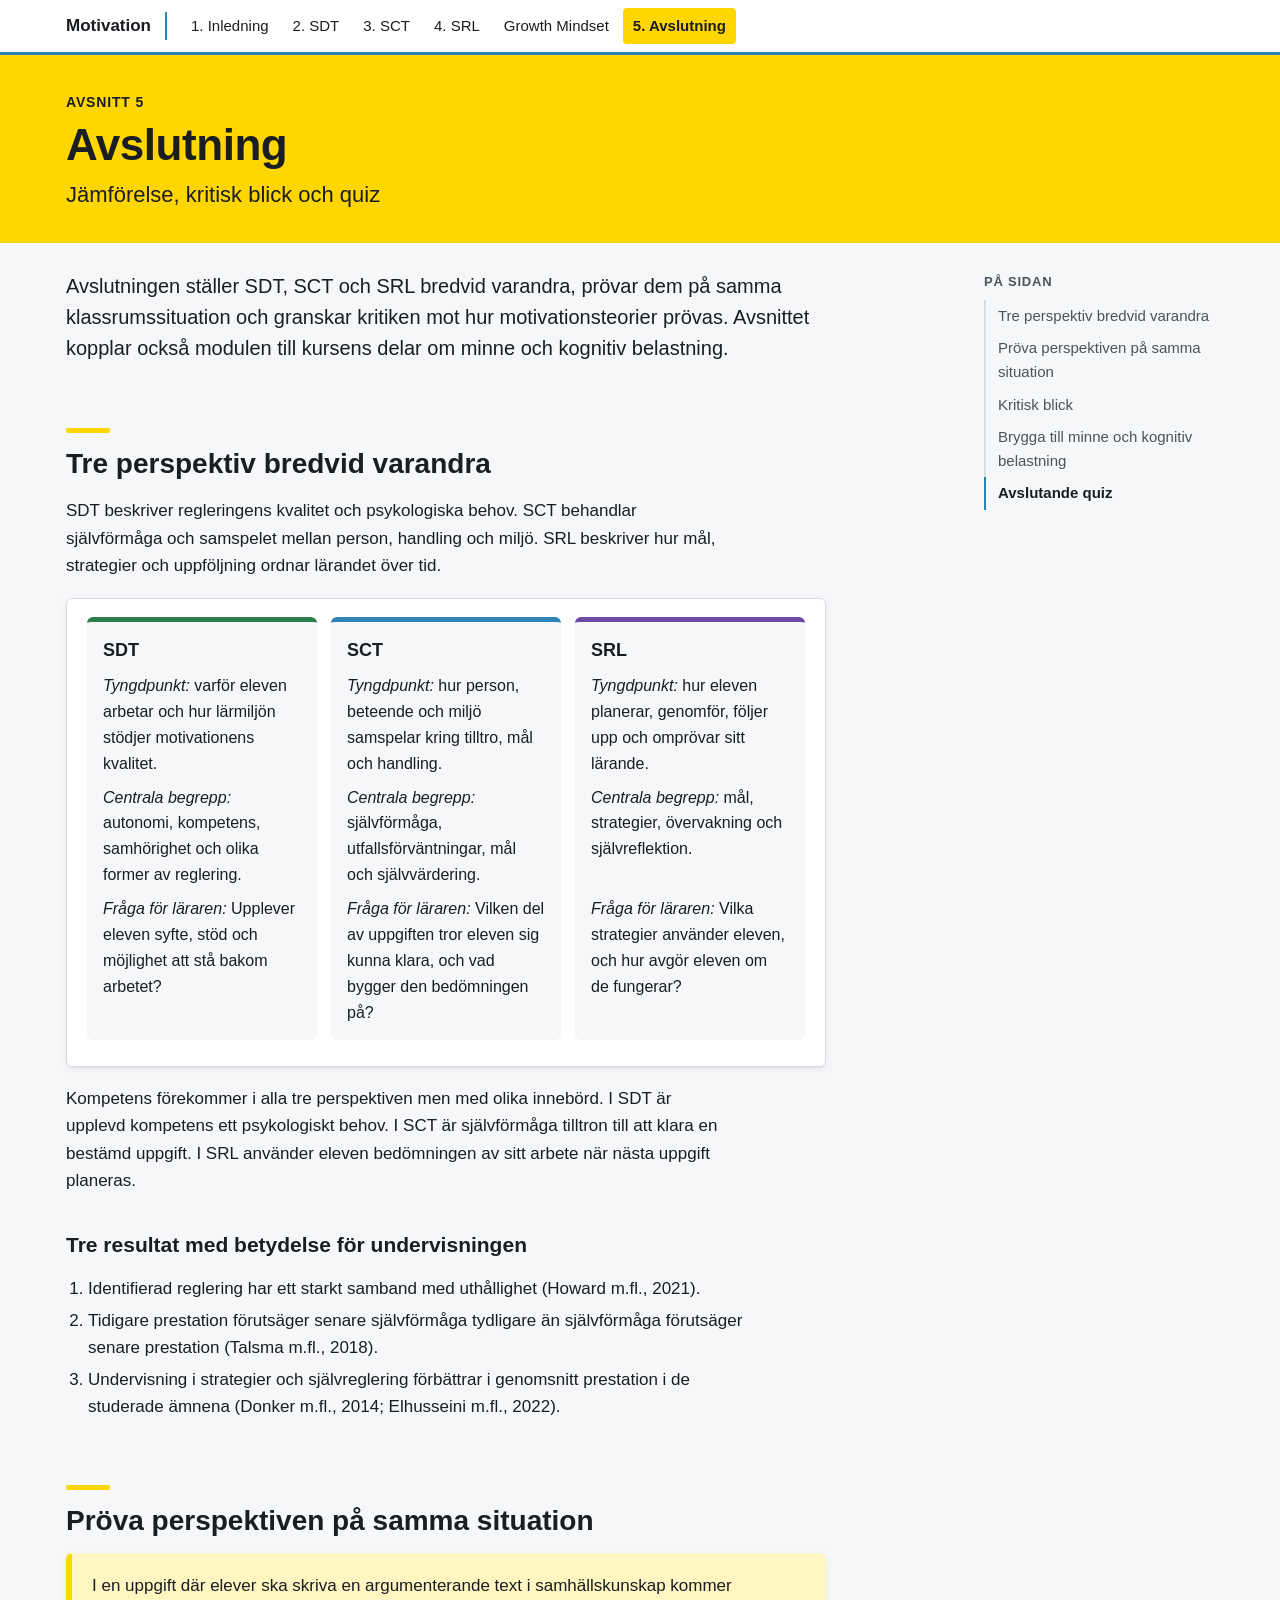
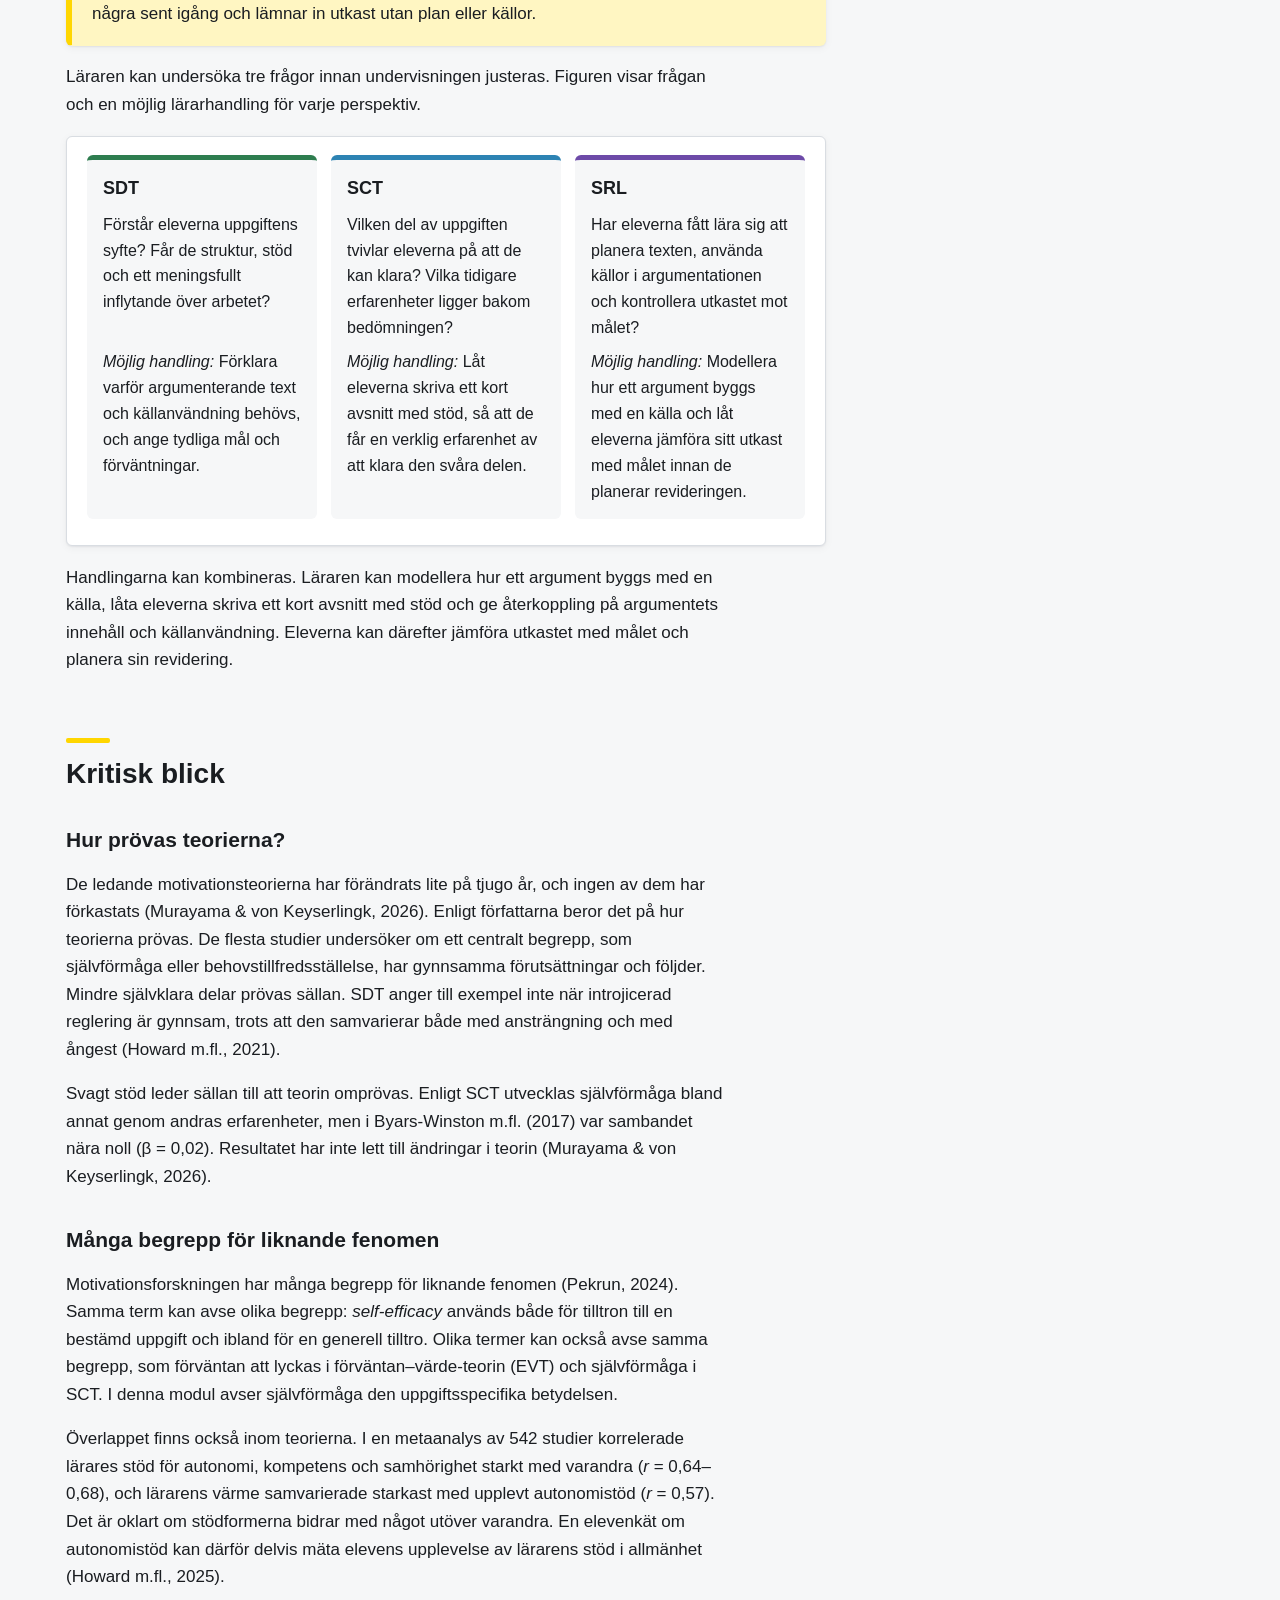
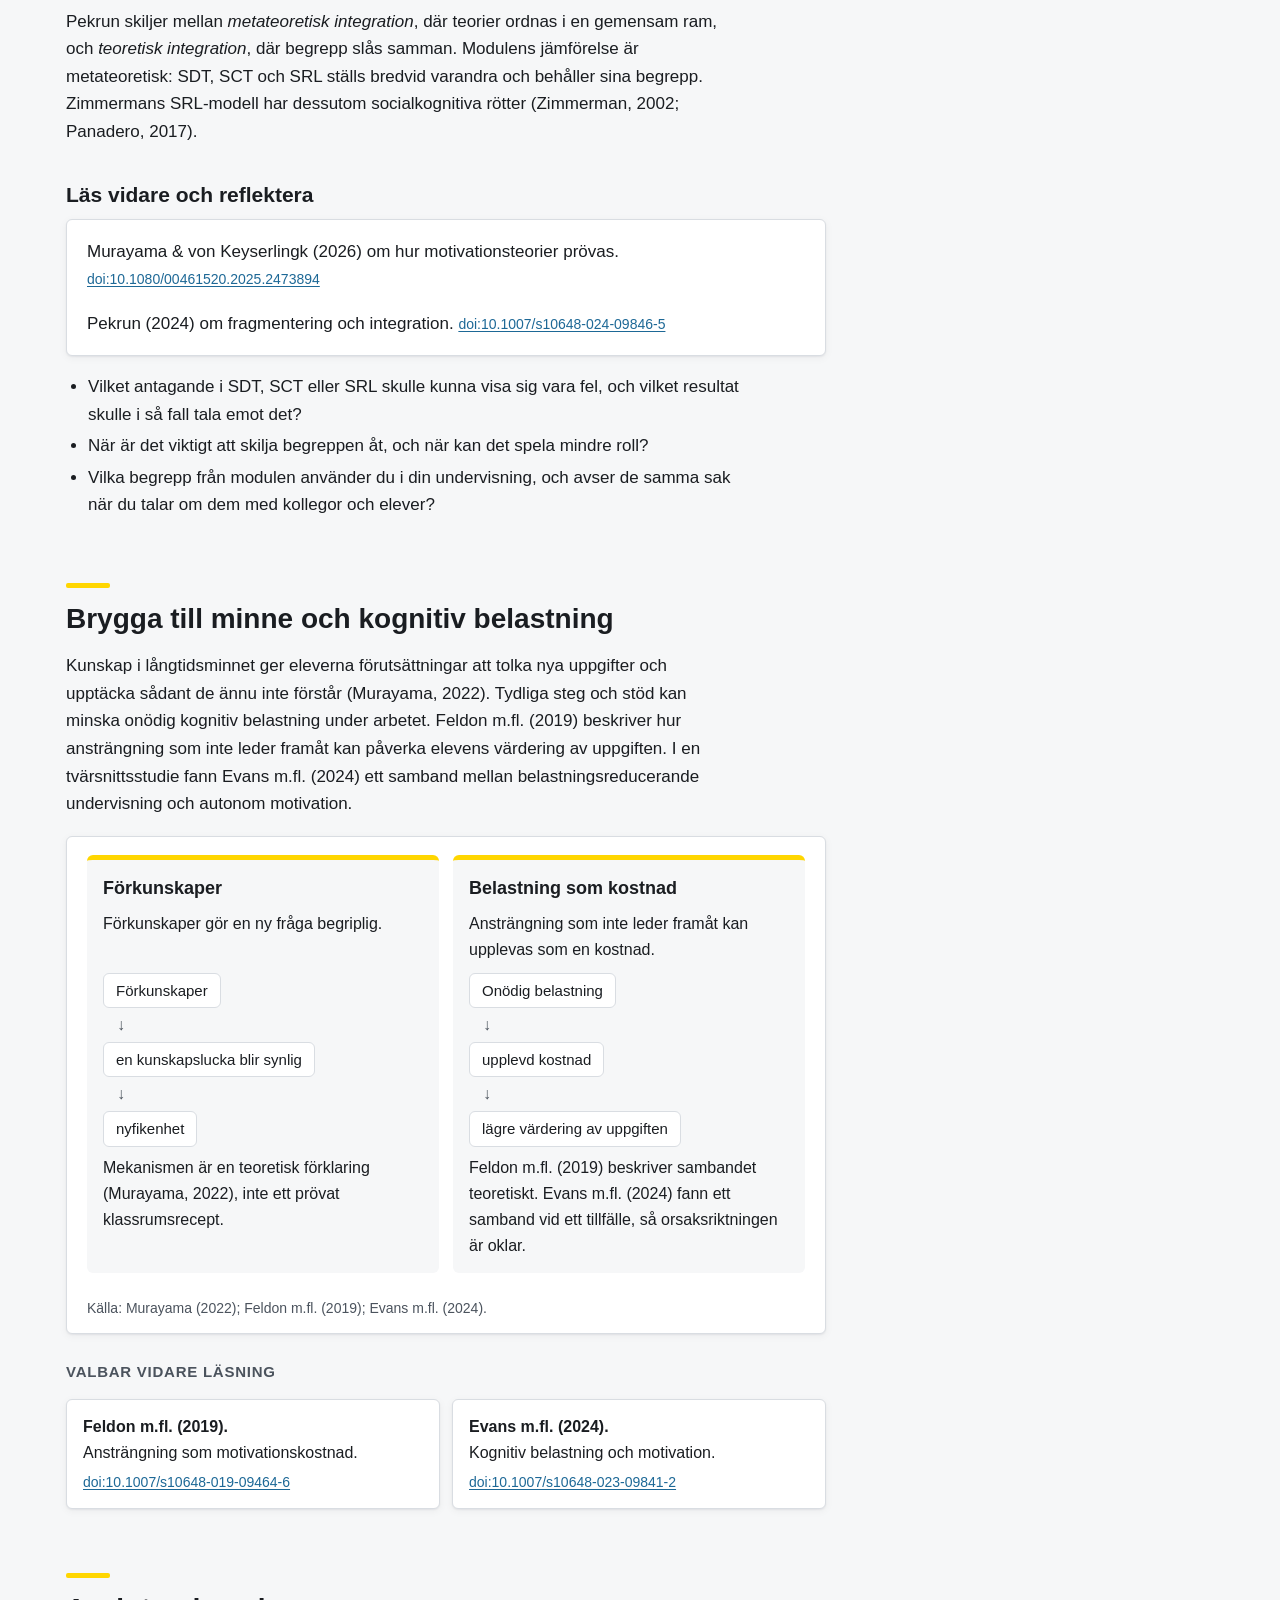
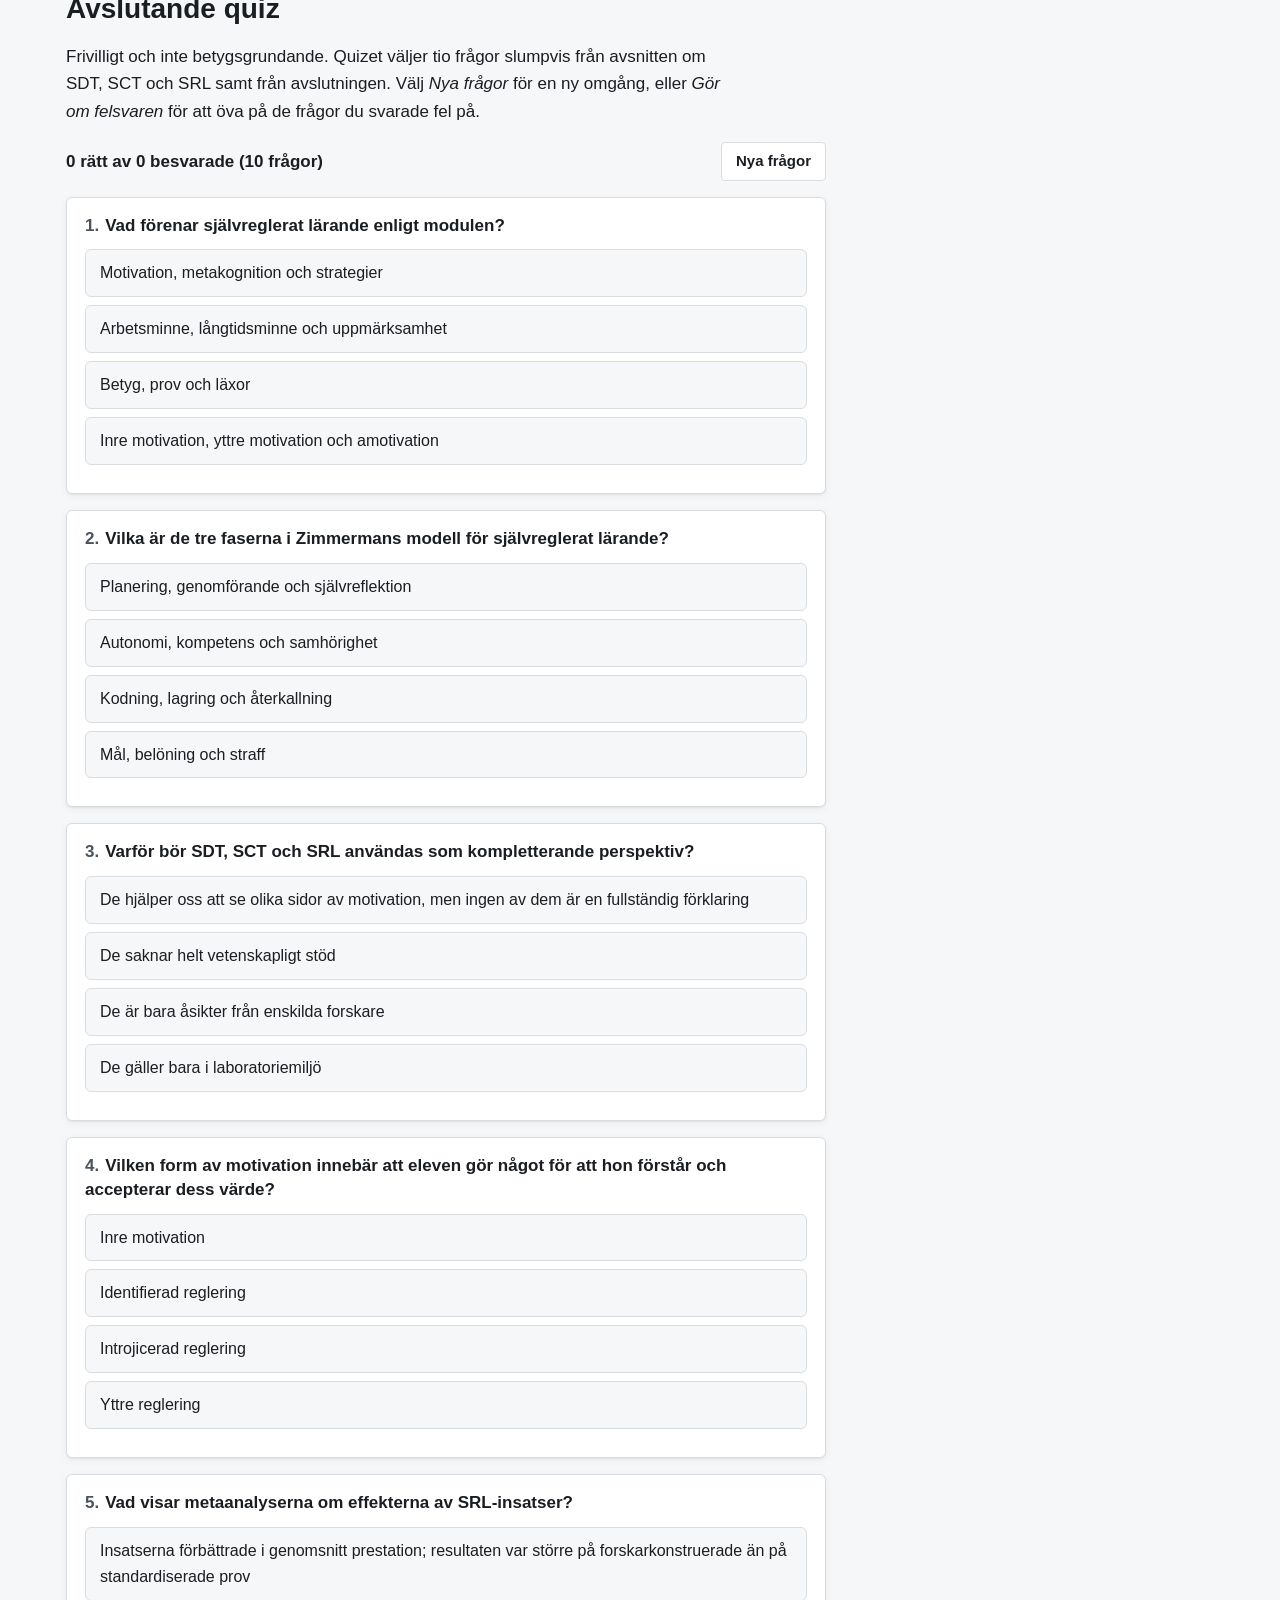
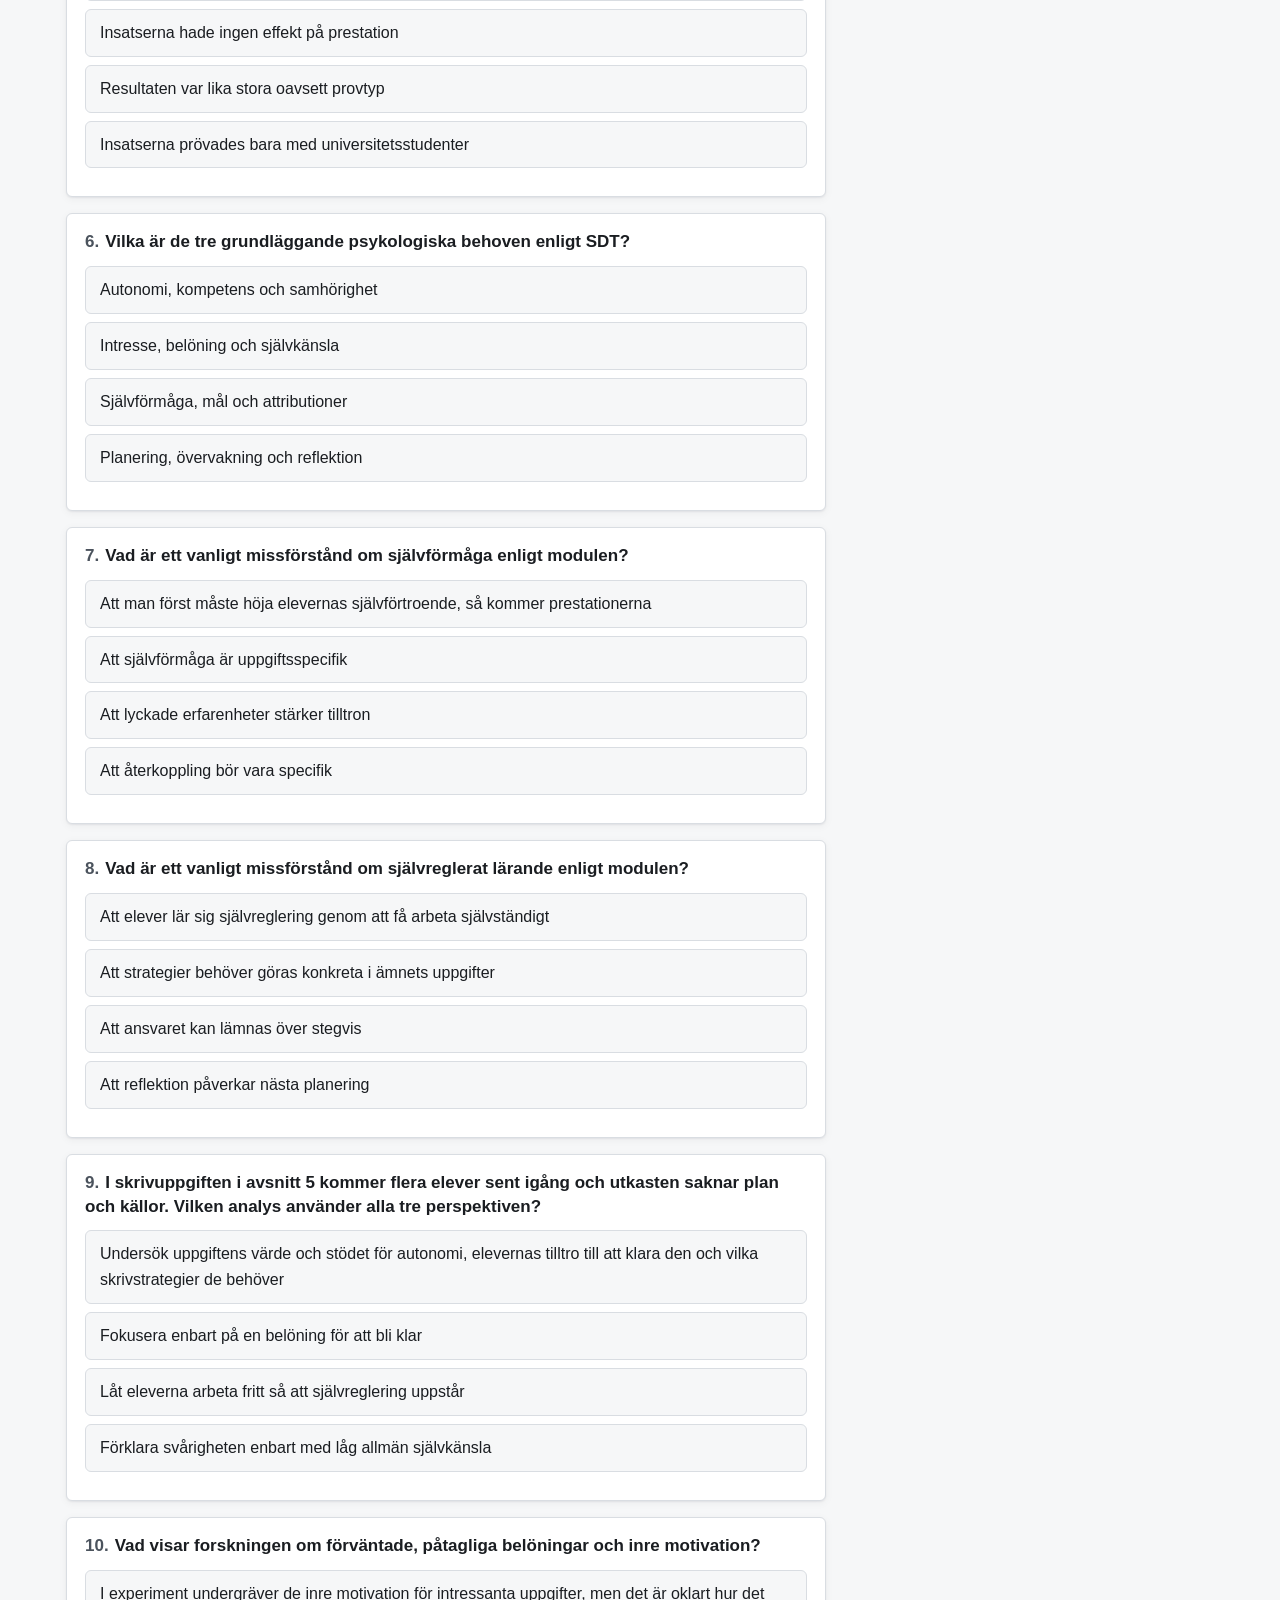
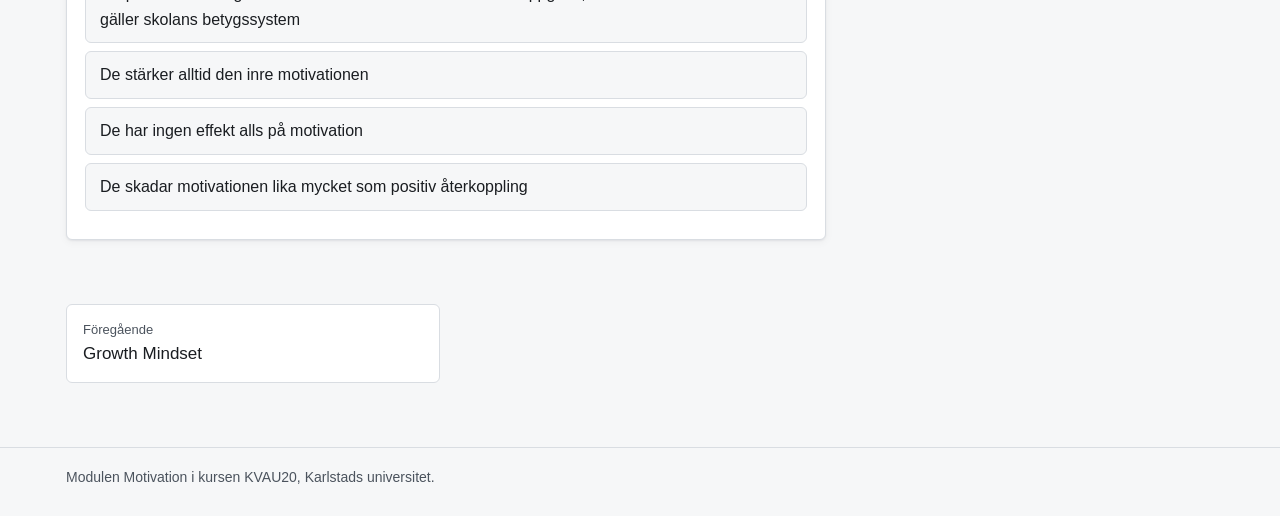
==== avslutning.html @ e8c1c757 "Nya SRL-figurer, jämförelser där allt syns, konfidensintervall Co-Authored-By: Claude Opus 5.5 <nore" ====
<!doctype html>
<html lang="sv">
<head>
<meta charset="utf-8">
<meta name="viewport" content="width=device-width, initial-scale=1">
<meta name="robots" content="noindex, nofollow">
<meta name="color-scheme" content="only light">
<title>Avslutning: Jämförelse, kritisk blick och quiz – Motivation</title>
<link rel="stylesheet" href="assets/stil.css?v=200b1d90">
</head>
<body>
<a class="sr" href="#innehall">Till innehållet</a>
<header class="topp"><div class="topp-inre"><a class="modul-lank" href="index.html">Motivation</a><nav class="delmeny" aria-label="Modulens delar"><ul><li><a href="inledning.html">1. Inledning</a></li><li><a href="sdt.html">2. SDT</a></li><li><a href="sct.html">3. SCT</a></li><li><a href="srl.html">4. SRL</a></li><li><a href="growth-mindset.html">Growth Mindset</a></li><li><a href="avslutning.html" aria-current="page">5. Avslutning</a></li></ul></nav></div></header>
<div class="band"><div class="band-inre">
<p class="etikett">Avsnitt 5</p>
<h1>Avslutning</h1>
<p class="under">Jämförelse, kritisk blick och quiz</p>
</div></div>
<div class="ram">
<main id="innehall">
<p class="ingress">Avslutningen ställer SDT, SCT och SRL bredvid varandra, prövar dem på samma klassrumssituation och granskar kritiken mot hur motivationsteorier prövas. Avsnittet kopplar också modulen till kursens delar om minne och kognitiv belastning.</p>
<h2 id="tre-perspektiv-bredvid-varandra">Tre perspektiv bredvid varandra</h2>
<p>SDT beskriver regleringens kvalitet och psykologiska behov. SCT behandlar självförmåga och samspelet mellan person, handling och miljö. SRL beskriver hur mål, strategier och uppföljning ordnar lärandet över tid.</p>
<div id="jamforelse" class="figur" data-typ="kolumner" data-toner="sdt,sct,srl">
<ul>
<li><p><strong>SDT:</strong> <em>Tyngdpunkt:</em> varför eleven arbetar och hur lärmiljön stödjer motivationens kvalitet.</p>
<p><em>Centrala begrepp:</em> autonomi, kompetens, samhörighet och olika former av reglering.</p>
<p><em>Fråga för läraren:</em> Upplever eleven syfte, stöd och möjlighet att stå bakom arbetet?</p></li>
<li><p><strong>SCT:</strong> <em>Tyngdpunkt:</em> hur person, beteende och miljö samspelar kring tilltro, mål och handling.</p>
<p><em>Centrala begrepp:</em> självförmåga, utfallsförväntningar, mål och självvärdering.</p>
<p><em>Fråga för läraren:</em> Vilken del av uppgiften tror eleven sig kunna klara, och vad bygger den bedömningen på?</p></li>
<li><p><strong>SRL:</strong> <em>Tyngdpunkt:</em> hur eleven planerar, genomför, följer upp och omprövar sitt lärande.</p>
<p><em>Centrala begrepp:</em> mål, strategier, övervakning och självreflektion.</p>
<p><em>Fråga för läraren:</em> Vilka strategier använder eleven, och hur avgör eleven om de fungerar?</p></li>
</ul>
</div>
<p>Kompetens förekommer i alla tre perspektiven men med olika innebörd. I SDT är upplevd kompetens ett psykologiskt behov. I SCT är självförmåga tilltron till att klara en bestämd uppgift. I SRL använder eleven bedömningen av sitt arbete när nästa uppgift planeras.</p>
<h3 id="tre-resultat-med-betydelse-for-undervisningen">Tre resultat med betydelse för undervisningen</h3>
<ol type="1">
<li>Identifierad reglering har ett starkt samband med uthållighet (Howard m.fl., 2021).</li>
<li>Tidigare prestation förutsäger senare självförmåga tydligare än självförmåga förutsäger senare prestation (Talsma m.fl., 2018).</li>
<li>Undervisning i strategier och självreglering förbättrar i genomsnitt prestation i de studerade ämnena (Donker m.fl., 2014; Elhusseini m.fl., 2022).</li>
</ol>
<h2 id="prova-perspektiven-pa-samma-situation">Pröva perspektiven på samma situation</h2>
<div class="dilemma">
<p>I en uppgift där elever ska skriva en argumenterande text i samhällskunskap kommer några sent igång och lämnar in utkast utan plan eller källor.</p>
</div>
<p>Läraren kan undersöka tre frågor innan undervisningen justeras. Figuren visar frågan och en möjlig lärarhandling för varje perspektiv.</p>
<div id="fallet" class="figur" data-typ="kolumner" data-toner="sdt,sct,srl">
<ul>
<li><p><strong>SDT:</strong> Förstår eleverna uppgiftens syfte? Får de struktur, stöd och ett meningsfullt inflytande över arbetet?</p>
<p><em>Möjlig handling:</em> Förklara varför argumenterande text och källanvändning behövs, och ange tydliga mål och förväntningar.</p></li>
<li><p><strong>SCT:</strong> Vilken del av uppgiften tvivlar eleverna på att de kan klara? Vilka tidigare erfarenheter ligger bakom bedömningen?</p>
<p><em>Möjlig handling:</em> Låt eleverna skriva ett kort avsnitt med stöd, så att de får en verklig erfarenhet av att klara den svåra delen.</p></li>
<li><p><strong>SRL:</strong> Har eleverna fått lära sig att planera texten, använda källor i argumentationen och kontrollera utkastet mot målet?</p>
<p><em>Möjlig handling:</em> Modellera hur ett argument byggs med en källa och låt eleverna jämföra sitt utkast med målet innan de planerar revideringen.</p></li>
</ul>
</div>
<p>Handlingarna kan kombineras. Läraren kan modellera hur ett argument byggs med en källa, låta eleverna skriva ett kort avsnitt med stöd och ge återkoppling på argumentets innehåll och källanvändning. Eleverna kan därefter jämföra utkastet med målet och planera sin revidering.</p>
<h2 id="kritisk-blick">Kritisk blick</h2>
<h3 id="hur-provas-teorierna">Hur prövas teorierna?</h3>
<p>De ledande motivationsteorierna har förändrats lite på tjugo år, och ingen av dem har förkastats (Murayama &amp; von Keyserlingk, 2026). Enligt författarna beror det på hur teorierna prövas. De flesta studier undersöker om ett centralt begrepp, som självförmåga eller behovstillfredsställelse, har gynnsamma förutsättningar och följder. Mindre självklara delar prövas sällan. SDT anger till exempel inte när introjicerad reglering är gynnsam, trots att den samvarierar både med ansträngning och med ångest (Howard m.fl., 2021).</p>
<p>Svagt stöd leder sällan till att teorin omprövas. Enligt SCT utvecklas självförmåga bland annat genom andras erfarenheter, men i Byars-Winston m.fl. (2017) var sambandet nära noll (β = 0,02). Resultatet har inte lett till ändringar i teorin (Murayama &amp; von Keyserlingk, 2026).</p>
<h3 id="manga-begrepp-for-liknande-fenomen">Många begrepp för liknande fenomen</h3>
<p>Motivationsforskningen har många begrepp för liknande fenomen (Pekrun, 2024). Samma term kan avse olika begrepp: <em>self-efficacy</em> används både för tilltron till en bestämd uppgift och ibland för en generell tilltro. Olika termer kan också avse samma begrepp, som förväntan att lyckas i förväntan–värde-teorin (EVT) och självförmåga i SCT. I denna modul avser självförmåga den uppgiftsspecifika betydelsen.</p>
<p>Överlappet finns också inom teorierna. I en metaanalys av 542 studier korrelerade lärares stöd för autonomi, kompetens och samhörighet starkt med varandra (<em>r</em> = 0,64–0,68), och lärarens värme samvarierade starkast med upplevt autonomistöd (<em>r</em> = 0,57). Det är oklart om stödformerna bidrar med något utöver varandra. En elevenkät om autonomistöd kan därför delvis mäta elevens upplevelse av lärarens stöd i allmänhet (Howard m.fl., 2025).</p>
<p>Pekrun skiljer mellan <em>metateoretisk integration</em>, där teorier ordnas i en gemensam ram, och <em>teoretisk integration</em>, där begrepp slås samman. Modulens jämförelse är metateoretisk: SDT, SCT och SRL ställs bredvid varandra och behåller sina begrepp. Zimmermans SRL-modell har dessutom socialkognitiva rötter (Zimmerman, 2002; Panadero, 2017).</p>
<h3 id="las-vidare-och-reflektera">Läs vidare och reflektera</h3>
<div class="las">
<p>Murayama &amp; von Keyserlingk (2026) om hur motivationsteorier prövas. <a class="doi" href="https://doi.org/10.1080/00461520.2025.2473894">doi:10.1080/00461520.2025.2473894</a></p>
<p>Pekrun (2024) om fragmentering och integration. <a class="doi" href="https://doi.org/10.1007/s10648-024-09846-5">doi:10.1007/s10648-024-09846-5</a></p>
</div>
<ul>
<li>Vilket antagande i SDT, SCT eller SRL skulle kunna visa sig vara fel, och vilket resultat skulle i så fall tala emot det?</li>
<li>När är det viktigt att skilja begreppen åt, och när kan det spela mindre roll?</li>
<li>Vilka begrepp från modulen använder du i din undervisning, och avser de samma sak när du talar om dem med kollegor och elever?</li>
</ul>
<h2 id="brygga-till-minne-och-kognitiv-belastning">Brygga till minne och kognitiv belastning</h2>
<p>Kunskap i långtidsminnet ger eleverna förutsättningar att tolka nya uppgifter och upptäcka sådant de ännu inte förstår (Murayama, 2022). Tydliga steg och stöd kan minska onödig kognitiv belastning under arbetet. Feldon m.fl. (2019) beskriver hur ansträngning som inte leder framåt kan påverka elevens värdering av uppgiften. I en tvärsnittsstudie fann Evans m.fl. (2024) ett samband mellan belastningsreducerande undervisning och autonom motivation.</p>
<div id="brygga" class="figur" data-typ="kolumner" data-kalla="Murayama (2022); Feldon m.fl. (2019); Evans m.fl. (2024).">
<ul>
<li><p><strong>Förkunskaper:</strong> Förkunskaper gör en ny fråga begriplig.</p>
<p>Förkunskaper → en kunskapslucka blir synlig → nyfikenhet</p>
<p>Mekanismen är en teoretisk förklaring (Murayama, 2022), inte ett prövat klassrumsrecept.</p></li>
<li><p><strong>Belastning som kostnad:</strong> Ansträngning som inte leder framåt kan upplevas som en kostnad.</p>
<p>Onödig belastning → upplevd kostnad → lägre värdering av uppgiften</p>
<p>Feldon m.fl. (2019) beskriver sambandet teoretiskt. Evans m.fl. (2024) fann ett samband vid ett tillfälle, så orsaksriktningen är oklar.</p></li>
</ul>
<p class="figur-kalla">
Källa: Murayama (2022); Feldon m.fl. (2019); Evans m.fl. (2024).
</p>
</div>
<section id="valbar-vidare-lasning" class="fordjupning">
<h3>Valbar vidare läsning</h3>
<ul>
<li><strong>Feldon m.fl. (2019).</strong> Ansträngning som motivationskostnad. <a class="doi" href="https://doi.org/10.1007/s10648-019-09464-6">doi:10.1007/s10648-019-09464-6</a></li>
<li><strong>Evans m.fl. (2024).</strong> Kognitiv belastning och motivation. <a class="doi" href="https://doi.org/10.1007/s10648-023-09841-2">doi:10.1007/s10648-023-09841-2</a></li>
</ul>
</section>
<h2 id="avslutande-quiz">Avslutande quiz</h2>
<p>Frivilligt och inte betygsgrundande. Quizet väljer tio frågor slumpvis från avsnitten om SDT, SCT och SRL samt från avslutningen. Välj <em>Nya frågor</em> för en ny omgång, eller <em>Gör om felsvaren</em> för att öva på de frågor du svarade fel på.</p>
<div class="quiz" data-quiz="avslutande" data-antal="10">
<script type="application/json">[{"text": "Vilken form av motivation innebär att eleven gör något för att hon förstår och accepterar dess värde?", "correct": "Identifierad reglering", "options": ["Inre motivation", "Identifierad reglering", "Introjicerad reglering", "Yttre reglering"]}, {"text": "Vilka är de tre grundläggande psykologiska behoven enligt SDT?", "correct": "Autonomi, kompetens och samhörighet", "options": ["Autonomi, kompetens och samhörighet", "Intresse, belöning och självkänsla", "Självförmåga, mål och attributioner", "Planering, övervakning och reflektion"]}, {"text": "Vad betyder autonomi i SDT?", "correct": "Upplevelsen av att själv stå bakom sitt handlande", "options": ["Upplevelsen av att själv stå bakom sitt handlande", "Att eleven får göra precis som hon vill", "Att eleven arbetar ensam utan stöd", "Att läraren inte ställer några krav"]}, {"text": "Vad visar forskningen om förväntade, påtagliga belöningar och inre motivation?", "correct": "I experiment undergräver de inre motivation för intressanta uppgifter, men det är oklart hur det gäller skolans betygssystem", "options": ["I experiment undergräver de inre motivation för intressanta uppgifter, men det är oklart hur det gäller skolans betygssystem", "De stärker alltid den inre motivationen", "De har ingen effekt alls på motivation", "De skadar motivationen lika mycket som positiv återkoppling"]}, {"text": "Vad visar forskningen om autonomistöd och struktur?", "correct": "De går hand i hand, och båda hänger ihop med elevernas engagemang", "options": ["De går hand i hand, och båda hänger ihop med elevernas engagemang", "De är varandras motsatser, så läraren måste välja", "Struktur skadar alltid elevernas autonomi", "Bara struktur har betydelse för engagemang"]}, {"text": "En matematiklärare vill stödja autonomi utan att ta bort struktur. Vilket upplägg passar bäst?", "correct": "Visa ett löst exempel, förklara varför metoden är användbar och ge ett meningsfullt val mellan två uppgifter", "options": ["Visa ett löst exempel, förklara varför metoden är användbar och ge ett meningsfullt val mellan två uppgifter", "Låt eleverna välja fritt utan mål eller stöd", "Kräv en enda metod utan att förklara syftet", "Utlova en belöning till alla som blir klara först"], "explanation": "Tydlig stöttning kan kombineras med val och en begriplig motivering. Exemplet är en tillämpning av teorin, inte en separat prövad insats."}, {"text": "Vad är självförmåga?", "correct": "Tilltron till sin förmåga att genomföra en specifik uppgift eller nå ett visst mål", "options": ["Tilltron till sin förmåga att genomföra en specifik uppgift eller nå ett visst mål", "En allmän känsla av att vara värdefull som person", "Hur mycket eleven tycker om ett ämne", "Elevens faktiska förmåga mätt med prov"]}, {"text": "Vilken källa till självförmåga hade starkast unikt samband med självförmåga när de fyra källorna analyserades samtidigt i Byars-Winston m.fl. (2017)?", "correct": "Egna lyckade erfarenheter", "options": ["Egna lyckade erfarenheter", "Andras erfarenheter", "Verbal övertalning", "Fysiologiska och känslomässiga tillstånd"]}, {"text": "Vad visar de sammanställda longitudinella studierna om självförmåga och prestation?", "correct": "Tidigare prestation förutsäger senare självförmåga tydligare än omvänt, men studierna fastställer inte orsak", "options": ["Tidigare prestation förutsäger senare självförmåga tydligare än omvänt, men studierna fastställer inte orsak", "Självförmåga orsakar prestation, men inte tvärtom", "Det finns inget samband när man följer elever över tid", "Båda riktningarna är alltid lika starka i alla åldrar"], "explanation": "Longitudinella modeller prövar tidsordning. De kan inte utesluta alla andra förklaringar till sambanden."}, {"text": "En elev har misslyckats på ett prov. Vilken förklaring ger, enligt SCT, eleven mest handlingsutrymme?", "correct": "Jag använde fel strategi när jag förberedde mig", "options": ["Jag använde fel strategi när jag förberedde mig", "Jag är helt enkelt inte begåvad i det här ämnet", "Provet var orättvist", "Jag hade otur med frågorna"]}, {"text": "Vilken lärarhandling ligger närmast resultaten om självförmågans källor?", "correct": "Att ge uppgifter som eleven kan klara med ansträngning och göra framstegen synliga", "options": ["Att ge uppgifter som eleven kan klara med ansträngning och göra framstegen synliga", "Att ofta säga till eleven att hon är duktig, oavsett resultat", "Att ge mycket lätta uppgifter så att eleven aldrig misslyckas", "Att jämföra eleven med de bästa i klassen"]}, {"text": "Vad är ett vanligt missförstånd om självförmåga enligt modulen?", "correct": "Att man först måste höja elevernas självförtroende, så kommer prestationerna", "options": ["Att man först måste höja elevernas självförtroende, så kommer prestationerna", "Att självförmåga är uppgiftsspecifik", "Att lyckade erfarenheter stärker tilltron", "Att återkoppling bör vara specifik"]}, {"text": "Vilka är de tre faserna i Zimmermans modell för självreglerat lärande?", "correct": "Planering, genomförande och självreflektion", "options": ["Planering, genomförande och självreflektion", "Autonomi, kompetens och samhörighet", "Kodning, lagring och återkallning", "Mål, belöning och straff"]}, {"text": "I vilken fas behandlas elevens självförmåga och syn på uppgiftens värde särskilt i Zimmermans modell?", "correct": "Planeringsfasen", "options": ["Planeringsfasen", "Genomförandefasen", "Självreflektionsfasen", "Ingen av faserna"]}, {"text": "Vad förenar självreglerat lärande enligt modulen?", "correct": "Motivation, metakognition och strategier", "options": ["Motivation, metakognition och strategier", "Arbetsminne, långtidsminne och uppmärksamhet", "Betyg, prov och läxor", "Inre motivation, yttre motivation och amotivation"]}, {"text": "Vad visar metaanalyserna om effekterna av SRL-insatser?", "correct": "Insatserna förbättrade i genomsnitt prestation; resultaten var större på forskarkonstruerade än på standardiserade prov", "options": ["Insatserna förbättrade i genomsnitt prestation; resultaten var större på forskarkonstruerade än på standardiserade prov", "Insatserna hade ingen effekt på prestation", "Resultaten var lika stora oavsett provtyp", "Insatserna prövades bara med universitetsstudenter"]}, {"text": "Vad kan man dra för slutsats av klassrumsobservationerna om självreglering?", "correct": "Explicit strategiundervisning är ovanlig i de observerade klassrummen; observationerna prövar inte dess effekt", "options": ["Explicit strategiundervisning är ovanlig i de observerade klassrummen; observationerna prövar inte dess effekt", "De flesta lärare undervisar explicit om strategier varje lektion", "Observationerna bevisar att explicit undervisning alltid är bäst", "Observationerna visar att elever inte behöver strategiundervisning"], "explanation": "Dignath och Veenman beskriver förekomsten. För effekter behöver vi interventionsstudierna."}, {"text": "Vad är ett vanligt missförstånd om självreglerat lärande enligt modulen?", "correct": "Att elever lär sig självreglering genom att få arbeta självständigt", "options": ["Att elever lär sig självreglering genom att få arbeta självständigt", "Att strategier behöver göras konkreta i ämnets uppgifter", "Att ansvaret kan lämnas över stegvis", "Att reflektion påverkar nästa planering"]}, {"text": "Vilken slutsats om kompetens är rimlig när de tre teorierna jämförs?", "correct": "Upplevd kompetens och tilltro är viktiga i alla tre, men begreppen betyder inte exakt samma sak", "options": ["Upplevd kompetens och tilltro är viktiga i alla tre, men begreppen betyder inte exakt samma sak", "Kompetens är bara viktigt i SCT", "Alla tre teorierna använder exakt samma kompetensbegrepp", "Kompetens har liten betydelse för motivation"], "explanation": "SDT talar om behovet av kompetens, SCT om uppgiftsspecifik självförmåga och SRL om tilltro och självvärdering i lärandecykeln."}, {"text": "Vilket påstående stämmer bäst med forskningen om struktur och autonomistöd?", "correct": "Tydlig struktur kan kombineras med autonomistöd; klassrumsstudier visar samband med engagemang", "options": ["Tydlig struktur kan kombineras med autonomistöd; klassrumsstudier visar samband med engagemang", "Struktur skadar alltid elevernas motivation", "Elever behöver alltid välja helt fritt för att känna autonomi", "Klassrumsstudierna bevisar att strukturen orsakar högre prestation"], "explanation": "Observationer och metaanalyser ger stöd för samvariation, medan direkta prestationseffekter är svårare att fastställa."}, {"text": "Varför bör SDT, SCT och SRL användas som kompletterande perspektiv?", "correct": "De hjälper oss att se olika sidor av motivation, men ingen av dem är en fullständig förklaring", "options": ["De hjälper oss att se olika sidor av motivation, men ingen av dem är en fullständig förklaring", "De saknar helt vetenskapligt stöd", "De är bara åsikter från enskilda forskare", "De gäller bara i laboratoriemiljö"]}, {"text": "I skrivuppgiften i avsnitt 5 kommer flera elever sent igång och utkasten saknar plan och källor. Vilken analys använder alla tre perspektiven?", "correct": "Undersök uppgiftens värde och stödet för autonomi, elevernas tilltro till att klara den och vilka skrivstrategier de behöver", "options": ["Undersök uppgiftens värde och stödet för autonomi, elevernas tilltro till att klara den och vilka skrivstrategier de behöver", "Fokusera enbart på en belöning för att bli klar", "Låt eleverna arbeta fritt så att självreglering uppstår", "Förklara svårigheten enbart med låg allmän självkänsla"], "explanation": "SDT belyser elevernas skäl att arbeta, SCT deras uppgiftsspecifika tilltro och SRL hur de planerar och använder strategier."}]</script>
</div>

<nav class="blad" aria-label="Bläddra"><a class="foreg" href="growth-mindset.html"><small>Föregående</small>Growth Mindset</a></nav>
</main>
<aside class="inneh"><div class="inneh-ruta"><details class="inneh-mobil" open><summary>På sidan</summary><h2 class="inneh-rubrik">På sidan</h2><ol><li><a href="#tre-perspektiv-bredvid-varandra">Tre perspektiv bredvid varandra</a></li><li><a href="#prova-perspektiven-pa-samma-situation">Pröva perspektiven på samma situation</a></li><li><a href="#kritisk-blick">Kritisk blick</a></li><li><a href="#brygga-till-minne-och-kognitiv-belastning">Brygga till minne och kognitiv belastning</a></li><li><a href="#avslutande-quiz">Avslutande quiz</a></li></ol></details></div></aside>
</div>
<footer class="fot"><div>Modulen Motivation i kursen KVAU20, Karlstads universitet.</div></footer>
<script src="assets/sida.js?v=d837d288" defer></script>
</body>
</html>
---- assets/stil.css ----
/* Motivation – webbplatsens stil. Grundfärgerna kommer från Canvas-modulen (KaU-gul och blå). */

:root {
  --gul: #ffd600;
  --gul-mjuk: #fff6c2;
  --bla: #2d83b3;
  --bla-text: #1d6896;
  --bla-yta: #e7f1f8;
  --bg: #f6f7f8;
  --yta: #ffffff;
  --text: #1a1d21;
  --text-2: #4b535d;
  --linje: #d9dde2;
  --pa-gul: #1a1d21;
  /* Kategorier i teorin */
  --autonom: #2e7d4f;
  --autonom-yta: #e2f1e7;
  --kontroll: #b4532a;
  --kontroll-yta: #f9e7de;
  --amot: #69717c;
  --amot-yta: #eceef1;
  /* Designmärkning */
  --d-samband: #1d6896;
  --d-overtid: #6d4aa8;
  --d-experiment: #8f5a00;
  --d-intervention: #0f7470;
  --skugga: 0 1px 2px rgba(20, 24, 30, .06), 0 2px 8px rgba(20, 24, 30, .05);
  --radie: 6px;
  color-scheme: light;
}

*, *::before, *::after { box-sizing: border-box; }
html { -webkit-text-size-adjust: 100%; scroll-padding-top: 72px; }
body {
  margin: 0;
  background: var(--bg);
  color: var(--text);
  font: 17px/1.62 -apple-system, BlinkMacSystemFont, "Segoe UI", Roboto, "Helvetica Neue", Arial, sans-serif;
}
a { color: var(--bla-text); text-underline-offset: 2px; }
a:hover { text-decoration-thickness: 2px; }
:focus-visible { outline: 3px solid var(--bla); outline-offset: 2px; border-radius: 3px; }
img, iframe { max-width: 100%; }
.sr { position: absolute; width: 1px; height: 1px; overflow: hidden; clip: rect(0 0 0 0); white-space: nowrap; }

/* ---------- Navigering ---------- */
.topp {
  position: sticky; top: 0; z-index: 20;
  background: var(--yta);
  border-bottom: 3px solid var(--bla);
}
.topp-inre {
  max-width: 1180px; margin: 0 auto; padding: 0 16px;
  display: flex; align-items: center; gap: 14px; min-height: 52px;
}
.modul-lank {
  font-weight: 700; color: var(--text); text-decoration: none; white-space: nowrap;
  padding-right: 14px; border-right: 2px solid var(--bla);
}
.delmeny { overflow-x: auto; scrollbar-width: none; flex: 1; }
.delmeny::-webkit-scrollbar { display: none; }
.delmeny ul { list-style: none; display: flex; gap: 4px; margin: 0; padding: 0; }
.delmeny a, .delmeny span {
  display: block; padding: 6px 10px; border-radius: 4px; white-space: nowrap;
  color: var(--text); text-decoration: none; font-size: 15px;
}
.delmeny a:hover { background: var(--bla-yta); }
.delmeny [aria-current="page"] { background: var(--gul); color: var(--pa-gul); font-weight: 700; }
.delmeny .ej-klar { color: var(--text-2); opacity: .6; }

/* ---------- Sidhuvud ---------- */
.band { background: var(--gul); color: var(--pa-gul); }
.band-inre { max-width: 1180px; margin: 0 auto; padding: 36px 16px 30px; }
.etikett { font-size: 14px; font-weight: 700; letter-spacing: .06em; text-transform: uppercase; margin: 0 0 6px; }
.band h1 { font-size: clamp(30px, 5vw, 44px); line-height: 1.12; margin: 0; letter-spacing: -.01em; }
.band .under { font-size: clamp(18px, 2.4vw, 22px); margin: 8px 0 0; }

.ram {
  max-width: 1180px; margin: 0 auto; padding: 0 16px 64px;
  display: grid; grid-template-columns: minmax(0, 1fr); gap: 48px;
}
@media (min-width: 1040px) { .ram { grid-template-columns: minmax(0, 1fr) 230px; } }
main { min-width: 0; max-width: 760px; }
.ingress { font-size: 20px; line-height: 1.55; color: var(--text); margin: 28px 0 24px; }

/* Innehållsförteckning */
.inneh { font-size: 15px; }
.inneh-ruta { position: sticky; top: 76px; margin-top: 28px; }
.inneh h2 { font-size: 13px; text-transform: uppercase; letter-spacing: .06em; color: var(--text-2); margin: 0 0 8px; border: 0; padding: 0; }
.inneh h2::before { display: none; }
.inneh ol { list-style: none; margin: 0; padding: 0; border-left: 2px solid var(--linje); }
.inneh a { display: block; padding: 4px 0 4px 12px; margin-left: -2px; border-left: 2px solid transparent; color: var(--text-2); text-decoration: none; }
.inneh a:hover { color: var(--text); }
.inneh a.aktiv { border-left-color: var(--bla); color: var(--text); font-weight: 600; }
@media (max-width: 1039px) {
  .inneh { order: -1; }
  .inneh-ruta { position: static; margin: 20px 0 0; }
  details.inneh-mobil > summary { cursor: pointer; font-weight: 600; padding: 10px 14px; background: var(--yta); border: 1px solid var(--linje); border-radius: var(--radie); }
  details.inneh-mobil ol { margin: 10px 0 0 4px; }
}
@media (min-width: 1040px) {
  .inneh { grid-column: 2; grid-row: 1; }
  details.inneh-mobil > summary { display: none; }
}

/* ---------- Typografi i innehållet ---------- */
main h2 {
  font-size: 28px; line-height: 1.2; margin: 56px 0 16px; padding-top: 8px;
}
main h2::before {
  content: ""; display: block; width: 44px; height: 5px; background: var(--gul); margin-bottom: 14px; border-radius: 2px;
}
main h3 { font-size: 21px; line-height: 1.3; margin: 36px 0 10px; }
main h4 { font-size: 18px; margin: 0; }
main p, main li { max-width: 70ch; }
main ul, main ol { padding-left: 1.3em; }
main li + li { margin-top: 4px; }
em { font-style: italic; }
table { border-collapse: collapse; width: 100%; font-size: 15px; font-variant-numeric: tabular-nums; }
th, td { text-align: left; padding: 6px 10px; border-bottom: 1px solid var(--linje); }
th { font-weight: 600; }

/* ---------- Paneler ---------- */
.mal, .las, .dilemma, .missforstand, .figur, .kort {
  background: var(--yta); border: 1px solid var(--linje); border-radius: var(--radie); box-shadow: var(--skugga);
}
.mal { padding: 16px 20px; border-left: 6px solid var(--gul); }
.mal p { margin: 0 0 6px; font-weight: 600; }
.mal ul { margin: 0; }
.las { padding: 18px 20px; }
.las p:first-child { margin-top: 0; }
.las p:last-child { margin-bottom: 0; }
.dilemma { padding: 18px 20px; background: var(--gul-mjuk); border-color: transparent; border-left: 6px solid var(--gul); }
.dilemma p:first-child { margin-top: 0; }
.dilemma p:last-child { margin-bottom: 0; }
.missforstand { padding: 16px 20px; border-left: 6px solid var(--bla); margin-top: 24px; }
.missforstand p { margin: 0; }

/* Behov */
.behov ul { list-style: none; padding: 0; display: grid; gap: 12px; grid-template-columns: repeat(auto-fit, minmax(200px, 1fr)); }
.behov li { margin: 0; padding: 14px 16px; background: var(--autonom-yta); border-radius: var(--radie); border-top: 4px solid var(--autonom); }
.behov li strong { display: block; font-size: 18px; }

/* Film */
.film { margin: 0; }
.film-ram { position: relative; aspect-ratio: 16 / 9; background: #000; border-radius: var(--radie); overflow: hidden; }
.film-ram iframe { position: absolute; inset: 0; width: 100%; height: 100%; border: 0; }
.film-info { font-size: 15px; color: var(--text-2); margin-top: 8px; }

/* Forskningskort */
.kort { padding: 18px 20px; margin: 16px 0; border-top: 4px solid var(--d-farg, var(--linje)); }
.kort[data-design="Samband"] { --d-farg: var(--d-samband); }
.kort[data-design="Över tid"] { --d-farg: var(--d-overtid); }
.kort[data-design="Experiment"] { --d-farg: var(--d-experiment); }
.kort[data-design="Intervention"] { --d-farg: var(--d-intervention); }
.kort-topp { display: flex; flex-wrap: wrap; align-items: baseline; justify-content: space-between; gap: 6px 12px; margin-bottom: 10px; }
.design { font-size: 13px; font-weight: 700; letter-spacing: .04em; text-transform: uppercase; color: var(--d-farg); }
.kort dl { margin: 0; display: grid; grid-template-columns: 110px minmax(0, 1fr); gap: 6px 14px; font-size: 16px; }
.kort dt { font-weight: 600; color: var(--text-2); }
.kort dd { margin: 0; }
.kort dd p { margin: 0; }
.kort dt:last-of-type, .kort dt:last-of-type + dd { color: var(--text-2); }
@media (max-width: 560px) {
  .kort dl { grid-template-columns: 1fr; gap: 0; }
  .kort dd { margin-bottom: 8px; }
}

/* Figurer */
.figur { padding: 18px 20px 14px; margin: 18px 0; }
.figur-kalla { font-size: 14px; color: var(--text-2); margin: 12px 0 0; }
.figur details { margin-top: 10px; font-size: 15px; }
.figur summary { cursor: pointer; color: var(--bla-text); }

/* Regleringskontinuumet */
.kont { display: grid; grid-template-columns: repeat(6, minmax(0, 1fr)); gap: 6px; }
.kont-klammer { font-size: 13px; font-weight: 600; color: var(--text-2); text-align: center; border: 2px solid var(--linje); border-bottom: 0; border-radius: 6px 6px 0 0; padding: 2px 4px 6px; }
.kont-knapp {
  font: inherit; font-size: 14px; line-height: 1.25; text-align: center; cursor: pointer;
  min-height: 64px; padding: 8px 6px; border-radius: 6px; border: 2px solid transparent;
  background: var(--k-yta); color: var(--text);
}
.kont-knapp[data-kat="amot"] { --k-yta: var(--amot-yta); --k: var(--amot); }
.kont-knapp[data-kat="kontroll"] { --k-yta: var(--kontroll-yta); --k: var(--kontroll); }
.kont-knapp[data-kat="autonom"] { --k-yta: var(--autonom-yta); --k: var(--autonom); }
.kont-knapp { border-bottom: 5px solid var(--k); }
.kont-knapp:hover { border-color: var(--k); }
.kont-knapp[aria-pressed="true"] { border-color: var(--k); background: var(--k); color: #fff; }
.kont-kat { font-size: 13px; font-weight: 700; text-align: center; padding-top: 6px; border-top: 3px solid var(--k); color: var(--k); }
.kont-kat[data-kat="kontroll"] { --k: var(--kontroll); }
.kont-kat[data-kat="autonom"] { --k: var(--autonom); }
.kont-kat[data-kat="amot"] { --k: var(--amot); }
.kont-axel { grid-column: 1 / -1; display: flex; align-items: center; gap: 8px; font-size: 13px; color: var(--text-2); margin-top: 4px; }
.kont-axel::after { content: ""; flex: 1; height: 2px; background: linear-gradient(90deg, var(--linje), var(--text-2)); order: 1; }
.kont-axel span:last-child { order: 2; }
.kont-detalj { margin-top: 14px; padding: 14px 16px; border-radius: var(--radie); background: var(--bg); border-left: 5px solid var(--k, var(--linje)); min-height: 96px; }
.kont-detalj h4 { font-size: 18px; }
.kont-detalj .eng { color: var(--text-2); font-style: italic; font-weight: 400; }
.kont-detalj p { margin: 6px 0 0; }
.kont-detalj .kat { font-size: 14px; font-weight: 600; color: var(--k); }
@media (max-width: 640px) {
  .kont { grid-template-columns: 1fr; }
  .kont-klammer, .kont-kat, .kont-axel { display: none; }
  .kont-knapp { min-height: 0; text-align: left; padding: 10px 12px; border-bottom-width: 2px; border-left: 6px solid var(--k); }
  .kont-knapp small { display: block; font-size: 12px; color: inherit; opacity: .8; }
}
@media (min-width: 641px) { .kont-knapp small { display: none; } }

/* Stapeldiagram */
.diagram-val { display: flex; flex-wrap: wrap; gap: 6px; margin-bottom: 14px; }
.diagram-val button {
  font: inherit; font-size: 15px; cursor: pointer; padding: 6px 12px; border-radius: 999px;
  border: 1px solid var(--linje); background: var(--yta); color: var(--text);
}
.diagram-val button[aria-pressed="true"] { background: var(--bla); border-color: var(--bla); color: #fff; }
.staplar { display: grid; grid-template-columns: minmax(110px, 190px) minmax(0, 1fr); gap: 8px 12px; align-items: center; font-size: 15px; }
.stapel-namn { text-align: right; line-height: 1.25; }
.stapel-spar { position: relative; height: 28px; }
.stapel-noll { position: absolute; top: -4px; bottom: -4px; width: 2px; background: var(--text-2); opacity: .5; }
.stapel { position: absolute; top: 4px; height: 20px; border-radius: 3px; background: var(--s, var(--bla)); transition: left .35s ease, width .35s ease; }
.stapel-varde { position: absolute; top: 3px; font-size: 14px; font-weight: 600; font-variant-numeric: tabular-nums; white-space: nowrap; transition: left .35s ease; }
.stapel[data-kat="amot"] { --s: var(--amot); }
.stapel[data-kat="kontroll"] { --s: var(--kontroll); }
.stapel[data-kat="autonom"] { --s: var(--autonom); }
.stapel-skala { grid-column: 2; position: relative; height: 18px; font-size: 12px; color: var(--text-2); border-top: 1px solid var(--linje); }
.stapel-skala span { position: absolute; transform: translateX(-50%); top: 2px; }
.forklaring { display: flex; flex-wrap: wrap; gap: 4px 16px; font-size: 14px; color: var(--text-2); margin-top: 10px; }
.forklaring span::before { content: ""; display: inline-block; width: 12px; height: 12px; border-radius: 2px; margin-right: 6px; vertical-align: -1px; background: var(--s); }
@media (prefers-reduced-motion: reduce) { .stapel, .stapel-varde { transition: none; } }
@media (max-width: 480px) { .staplar { grid-template-columns: 96px minmax(0, 1fr); font-size: 14px; } }

/* Läsning och fördjupning */
.doi { font-size: 14px; white-space: nowrap; }
.fordjupning h3 { font-size: 15px; text-transform: uppercase; letter-spacing: .05em; color: var(--text-2); margin: 28px 0 10px; }
.fordjupning ul { list-style: none; padding: 0; display: grid; gap: 12px; grid-template-columns: repeat(auto-fit, minmax(260px, 1fr)); }
.fordjupning li { margin: 0; padding: 14px 16px; background: var(--yta); border: 1px solid var(--linje); border-radius: var(--radie); font-size: 16px; box-shadow: var(--skugga); }
.fordjupning li strong { display: block; }
.fordjupning .doi { display: inline-block; margin-top: 6px; }

/* Quiz */
.quiz { display: grid; gap: 16px; }
.quiz-status { display: flex; align-items: center; justify-content: space-between; gap: 12px; flex-wrap: wrap; font-weight: 600; }
.quiz-status button, .quiz-om { font: inherit; font-size: 15px; cursor: pointer; padding: 6px 14px; border-radius: 4px; border: 1px solid var(--linje); background: var(--yta); color: var(--text); }
.quiz-fraga { background: var(--yta); border: 1px solid var(--linje); border-radius: var(--radie); padding: 16px 18px; box-shadow: var(--skugga); }
.quiz-fraga h3 { font-size: 17px; margin: 0 0 12px; line-height: 1.4; }
.quiz-fraga h3 span { color: var(--text-2); font-weight: 600; margin-right: 6px; }
.quiz-alt { display: grid; gap: 8px; }
.quiz-alt button {
  font: inherit; font-size: 16px; text-align: left; cursor: pointer; padding: 10px 14px; border-radius: 6px;
  border: 1px solid var(--linje); background: var(--bg); color: var(--text);
}
.quiz-alt button:hover:not(:disabled) { border-color: var(--bla); }
.quiz-alt button:disabled { cursor: default; }
.quiz-alt button.ratt { background: var(--autonom-yta); border-color: var(--autonom); font-weight: 600; }
.quiz-alt button.fel { background: var(--kontroll-yta); border-color: var(--kontroll); }
.quiz-svar { margin: 12px 0 0; font-size: 16px; }
.quiz-svar strong.ratt { color: var(--autonom); }
.quiz-svar strong.fel { color: var(--kontroll); }

/* Föregående och nästa */
.blad { display: grid; grid-template-columns: 1fr 1fr; gap: 12px; margin-top: 64px; }
.blad a { display: block; padding: 14px 16px; background: var(--yta); border: 1px solid var(--linje); border-radius: var(--radie); text-decoration: none; color: var(--text); }
.blad a:hover { border-color: var(--bla); }
.blad small { display: block; color: var(--text-2); font-size: 13px; }
.blad .nasta { text-align: right; grid-column: 2; }

/* Modulsidan */
.rutor { display: grid; gap: 16px; grid-template-columns: repeat(auto-fill, minmax(250px, 1fr)); margin-top: 32px; }
.ruta {
  display: block; padding: 20px; border-radius: 5px; background: var(--gul); color: var(--pa-gul);
  border: 1px solid #cacaca; text-decoration: none; transition: transform .15s ease, box-shadow .15s ease;
}
a.ruta:hover { transform: translateY(-2px); box-shadow: 0 6px 16px rgba(0, 0, 0, .12); }
.ruta h2 { font-size: 20px; margin: 0 0 6px; }
.ruta h2::before { display: none; }
.ruta p { margin: 0; font-size: 16px; }
.ruta.ej-klar { opacity: .55; }
.ruta.ej-klar small { display: block; margin-top: 8px; font-size: 13px; font-weight: 600; }
.modul-main { max-width: none; }

footer.fot { border-top: 1px solid var(--linje); color: var(--text-2); font-size: 14px; }
footer.fot div { max-width: 1180px; margin: 0 auto; padding: 18px 16px 28px; }

/* Hopplänk och rubrik i innehållsförteckningen */
.sr:focus { position: fixed; left: 12px; top: 12px; width: auto; height: auto; clip: auto; z-index: 50; padding: 8px 14px; background: var(--gul); color: var(--pa-gul); }
@media (max-width: 1039px) { .inneh-rubrik { display: none; } }

/* Mobil: kontinuumet staplas lodrätt, tätare avstånd */
@media (max-width: 640px) {
  .kont > * { grid-column: auto !important; }
}
@media (max-width: 1039px) {
  .ram { gap: 0; }
  .ingress { margin-top: 24px; }
}
.fordjupning .doi { display: block; }

/* ---------- Kolumner: jämförelse där allt syns samtidigt ---------- */
.kolumner { display: grid; grid-template-columns: repeat(var(--n), minmax(0, 1fr)); column-gap: 14px; row-gap: 0; }
.kolumn {
  display: grid; grid-template-rows: subgrid; align-content: start;
  background: var(--bg); border-radius: var(--radie); border-top: 5px solid var(--gul); padding: 4px 16px 14px; margin-bottom: 12px;
}
.kolumn > * { margin: 8px 0 0; max-width: none; font-size: 16px; }
.kolumn > .kolumn-rubrik { font-size: 18px; margin-top: 10px; }
.kolumn[data-ton="ljus"] { border-top-color: var(--autonom); }
.kolumn[data-ton="mork"] { border-top-color: var(--kontroll); }
.kolumn[data-ton="sdt"] { border-top-color: var(--autonom); }
.kolumn[data-ton="sct"] { border-top-color: var(--bla); }
.kolumn[data-ton="srl"] { border-top-color: var(--d-overtid); }
.kedja { display: flex; flex-direction: column; align-items: flex-start; gap: 4px; margin: 10px 0 0; }
.kedja-steg { padding: 7px 12px; border-radius: var(--radie); background: var(--yta); border: 1px solid var(--linje); font-size: 15px; line-height: 1.3; }
.kedja-pil { color: var(--text-2); font-weight: 700; padding-left: 14px; }
.kolumn[data-ton="ljus"] .kedja-steg { background: var(--autonom-yta); border-color: transparent; }
.kolumn[data-ton="mork"] .kedja-steg { background: var(--kontroll-yta); border-color: transparent; }
@media (max-width: 700px) { .kolumner { grid-template-columns: 1fr; } }

/* ---------- Cykel och triangel ---------- */
.cykel { position: relative; width: min(100%, 460px); aspect-ratio: 1; margin: 0 auto; }
.cykel-svg { position: absolute; inset: 0; width: 100%; height: 100%; overflow: visible; }
.cykel-nod {
  position: absolute; transform: translate(-50%, -50%); width: 36%; min-height: 64px; padding: 8px 10px;
  font: inherit; font-size: 15px; font-weight: 600; line-height: 1.25; cursor: pointer;
  border-radius: 10px; border: 2px solid var(--bla); background: var(--yta); color: var(--text); box-shadow: var(--skugga);
}
.cykel-nod:hover { background: var(--bla-yta); }
.cykel-nod[aria-pressed="true"] { background: var(--bla); color: #fff; }
.cykel-mitt { position: absolute; left: 50%; top: 50%; transform: translate(-50%, -50%); width: 34%; text-align: center; font-size: 14px; color: var(--text-2); font-style: italic; }
.kont-detalj ul { margin: 8px 0 0; }
@media (max-width: 480px) { .cykel-nod { font-size: 13px; padding: 6px; min-height: 54px; width: 40%; } }

/* ---------- Cirkumplexmodellen ---------- */
.cirkel { max-width: 520px; margin: 0 auto; display: grid; grid-template-columns: auto minmax(0, 1fr) auto; align-items: center; gap: 4px 6px; }
.cirkel-svg { grid-column: 2; grid-row: 2; overflow: visible; }
.cirkel > span { font-size: 14px; font-weight: 600; color: var(--text-2); text-align: center; }
.cirkel .ax-o { grid-column: 2; grid-row: 1; }
.cirkel .ax-n { grid-column: 2; grid-row: 3; }
.cirkel .ax-v, .cirkel .ax-h { grid-row: 2; writing-mode: vertical-rl; }
.cirkel .ax-v { grid-column: 1; transform: rotate(180deg); }
.cirkel .ax-h { grid-column: 3; }
.cirkel-svg { width: 100%; height: auto; display: block; }
.cirkel-stil { font-size: 14px; font-weight: 700; }
.cirkel-axel { font-size: 14px; fill: var(--text-2); font-weight: 600; }
.cirkel-del { cursor: pointer; outline: none; }
.cirkel-del path { fill: var(--yta); stroke: var(--f); stroke-width: 2; transition: fill .2s; }
.cirkel-namn { font-size: 15px; fill: var(--text); pointer-events: none; }
.cirkel-stil { pointer-events: none; }
.cirkel-del:hover path { fill: var(--bg); }
.cirkel-del:focus-visible path { stroke-width: 4; }
.cirkel-del[aria-pressed="true"] path { fill: var(--fy); stroke-width: 5; }
.cirkel-namn.vald { font-weight: 700; }

/* ---------- Vägmodell och korsförskjuten modell ---------- */
.vag { position: relative; display: grid; grid-template-columns: minmax(0, 1.2fr) minmax(48px, 1fr) minmax(0, .8fr); grid-template-rows: repeat(var(--rader), minmax(66px, auto)); gap: 10px 0; }
.vag-svg { position: absolute; inset: 0; width: 100%; height: 100%; pointer-events: none; }
.vag-kalla {
  grid-column: 1; position: relative; z-index: 1; font: inherit; font-size: 15px; line-height: 1.25; text-align: left; cursor: pointer;
  padding: 8px 12px; border-radius: var(--radie); border: 2px solid var(--linje); background: var(--yta); color: var(--text);
}
.vag-kalla small { display: block; font-size: 13px; color: var(--text-2); margin-top: 2px; font-variant-numeric: tabular-nums; }
.vag-kalla:hover { border-color: var(--bla); }
.vag-kalla[aria-pressed="true"] { border-color: var(--bla); background: var(--bla-yta); }
.vag-mal {
  grid-column: 3; grid-row: 1 / -1; align-self: center; position: relative; z-index: 1;
  padding: 14px 12px; border-radius: var(--radie); background: var(--gul); color: var(--pa-gul); font-weight: 700; text-align: center;
}
.kors { position: relative; display: grid; grid-template-columns: minmax(0, 1fr) minmax(60px, 1.3fr) minmax(0, 1fr); grid-template-rows: auto 70px 70px; row-gap: 46px; margin: 6px 0; }
.kors-tid { font-size: 13px; font-weight: 700; color: var(--text-2); text-transform: uppercase; letter-spacing: .05em; text-align: center; margin-bottom: -36px; }
.kors-ruta { position: relative; z-index: 1; display: flex; align-items: center; justify-content: center; text-align: center; padding: 8px; border-radius: var(--radie); background: var(--yta); border: 2px solid var(--d-overtid); font-weight: 600; font-size: 15px; }
.kors-b { font-size: 14px; font-weight: 700; fill: var(--d-overtid); paint-order: stroke; stroke: var(--yta); stroke-width: 4px; }

/* ---------- Skattningar med intervall ---------- */
.intervall .stapel-spar { cursor: pointer; }
.iv-namn { font: inherit; font-size: 15px; line-height: 1.25; text-align: right; cursor: pointer; background: none; border: 0; padding: 4px 6px; border-radius: 4px; color: var(--text); }
.iv-namn:hover { background: var(--bg); }
.iv-namn[aria-pressed="true"] { background: var(--bla-yta); font-weight: 600; }
.iv-linje { position: absolute; top: 13px; height: 2px; background: var(--d-intervention); }
.iv-linje::before, .iv-linje::after { content: ""; position: absolute; top: -5px; width: 2px; height: 12px; background: var(--d-intervention); }
.iv-linje::before { left: 0; } .iv-linje::after { right: 0; }
.iv-punkt { position: absolute; top: 7px; width: 14px; height: 14px; margin-left: -7px; border-radius: 50%; background: var(--d-intervention); border: 2px solid var(--yta); }
.stapel-varde.saknas { font-weight: 400; font-style: italic; color: var(--text-2); }

/* Länkar i flikar till avsnitt */
.till-avsnitt { display: inline-block; margin-top: 4px; font-weight: 600; }
.quiz-status > span { flex: 1; }
.quiz-status button[hidden] { display: none; }

/* Smala skärmar: vägmodell och cirkel */
@media (max-width: 560px) {
  .vag { grid-template-columns: minmax(0, 1.4fr) minmax(32px, .6fr) minmax(0, 1fr); }
  .vag-kalla { font-size: 14px; padding: 6px 8px; }
  .vag-mal { font-size: 14px; padding: 10px 6px; overflow-wrap: anywhere; hyphens: auto; }
  .cirkel-namn { font-size: 21px; }
  .cirkel-stil { font-size: 17px; }
  .cirkel { gap: 2px; }
  .cirkel > span { font-size: 13px; }
}

/* ---------- Begreppsfigur: nästlade nivåer och ett sidobegrepp ---------- */
.begreppsfigur {
  display: grid; grid-template-columns: minmax(0, 1.6fr) minmax(0, 1fr); gap: 16px 20px; align-items: center;
  padding: 18px 20px 14px; margin: 18px 0; background: var(--yta); border: 1px solid var(--linje); border-radius: var(--radie); box-shadow: var(--skugga);
}
.begreppsfigur > .figur-kalla { grid-column: 1 / -1; }
.bf-niva { border-radius: 10px; padding: 12px 14px 14px; font-size: 15px; line-height: 1.45; }
.bf-niva > p { margin: 0 0 4px; max-width: none; }
.bf-niva > p strong { font-size: 17px; }
.bf-niva > .bf-niva { margin-top: 10px; }
.bf-1 { background: var(--bg); border: 2px solid var(--linje); }
.bf-2 { background: var(--bla-yta); border: 2px solid #b9d6ea; }
.bf-3 { background: var(--yta); border: 3px solid var(--bla); box-shadow: var(--skugga); }
.bf-utfall { background: var(--yta); border: 3px dashed var(--d-overtid); }
.bf-omfang { display: block; font-size: 12px; font-weight: 700; letter-spacing: .05em; text-transform: uppercase; color: var(--text-2); margin-bottom: 2px; }
.bf-fraga { display: inline-block; margin-top: 6px; padding: 3px 10px; border-radius: 999px; font-weight: 600; font-size: 14px; background: var(--gul); color: var(--pa-gul); }
.bf-sida > p { margin: 0; max-width: none; }
.bf-koppling { display: flex; align-items: center; gap: 8px; font-size: 14px; font-weight: 600; color: var(--text-2); margin-bottom: 8px; }
.bf-koppling::before { content: "←"; font-size: 20px; color: var(--text-2); }
@media (max-width: 700px) {
  .begreppsfigur { grid-template-columns: 1fr; }
  .bf-koppling::before { content: "↑"; }
}
@media (min-width: 701px) { .bf-sida { align-self: end; margin-bottom: 26px; } }

/* ---------- Grupperade staplar ---------- */
.grupp-spar { position: relative; display: grid; gap: 3px; padding: 5px 0; }
.grupp-rad { position: relative; height: 18px; transition: opacity .2s; }
.grupp-rad .stapel { top: 1px; height: 16px; }
.grupp-rad .stapel-varde { top: 0; font-size: 13px; }
.serie-knapp::before { content: ""; display: inline-block; width: 11px; height: 11px; border-radius: 2px; margin-right: 7px; background: var(--s); vertical-align: -1px; }
.diagram-val .serie-knapp[aria-pressed="true"] { background: var(--bg); border-color: var(--text-2); color: var(--text); font-weight: 600; }

/* ---------- Begreppsfält (SRL:s delar) ---------- */
.falt { display: grid; grid-template-columns: minmax(0, 1fr) minmax(0, .8fr) minmax(0, 1fr); grid-template-rows: auto auto; gap: 12px; align-items: stretch; }
.falt > .falt-mitt { grid-column: 2; grid-row: 1 / 3; align-self: center; text-align: center; padding: 16px 10px; border-radius: 10px; background: var(--gul); color: var(--pa-gul); }
.falt > .falt-mitt p { margin: 0; max-width: none; }
.falt > .falt-del { padding: 12px 14px; border-radius: var(--radie); background: var(--bg); border: 1px solid var(--linje); font-size: 15px; }
.falt > .falt-del p { margin: 0 0 4px; max-width: none; }
.falt > :nth-child(1) { grid-column: 1; grid-row: 1; }
.falt > :nth-child(2) { grid-column: 3; grid-row: 1; }
.falt > :nth-child(4) { grid-column: 1; grid-row: 2; }
.falt > :nth-child(5) { grid-column: 3; grid-row: 2; }
@media (max-width: 640px) {
  .falt { grid-template-columns: 1fr; }
  .falt > :nth-child(n) { grid-column: 1; grid-row: auto; }
}

/* ---------- Fasfigur (Zimmerman) ---------- */
.fasfigur { padding: 18px 20px 14px; margin: 18px 0; background: var(--yta); border: 1px solid var(--linje); border-radius: var(--radie); box-shadow: var(--skugga); }
.fas-vaxla { font: inherit; font-size: 15px; cursor: pointer; padding: 6px 14px; border-radius: 999px; border: 1px solid var(--linje); background: var(--yta); color: var(--text); margin-bottom: 14px; }
.fas-vaxla[aria-pressed="true"] { background: var(--bla); border-color: var(--bla); color: #fff; }
.faser { position: relative; display: grid; grid-template-columns: minmax(0, 1fr) minmax(0, 1fr); column-gap: 90px; row-gap: 56px; }
.fas { position: relative; z-index: 1; padding: 12px 14px; border-radius: 10px; background: var(--yta); border: 2px solid var(--bla); font-size: 15px; }
.fas:nth-of-type(2) { grid-column: 1 / 3; grid-row: 1; justify-self: center; width: min(100%, 62%); }
.fas:nth-of-type(1) { grid-column: 1; grid-row: 2; border-color: var(--gul); border-width: 3px; }
.fas:nth-of-type(3) { grid-column: 2; grid-row: 2; }
.fas h4 { font-size: 18px; margin: 0; }
.fas .fas-eng { color: var(--text-2); font-style: italic; font-size: 14px; }
.fas > p { margin: 0; max-width: none; }
.gren { margin-top: 10px; }
.gren p { margin: 0; max-width: none; }
.gren ul { margin: 4px 0 0; padding-left: 1.1em; font-size: 14.5px; }
.gren li + li { margin-top: 1px; }
.fas-exempel { display: none; margin-top: 10px !important; padding: 8px 10px; border-radius: var(--radie); background: var(--gul-mjuk); font-size: 14.5px; }
.visa-exempel .fas-exempel { display: block; }
@media (max-width: 639px) {
  .faser { grid-template-columns: 1fr; row-gap: 40px; padding-right: 26px; }
  .fas:nth-of-type(n) { grid-column: 1; width: auto; justify-self: stretch; }
  .fas:nth-of-type(1) { grid-row: 1; } .fas:nth-of-type(2) { grid-row: 2; } .fas:nth-of-type(3) { grid-row: 3; }
}

/* ---------- Trappa (metakognitiv kunskap) ---------- */
.trappa { display: grid; grid-template-columns: repeat(3, minmax(0, 1fr)); gap: 10px; align-items: end; }
.trappa > .steg { padding: 12px 14px; border-radius: var(--radie) var(--radie) 0 0; background: var(--bla-yta); border-bottom: 4px solid var(--bla); font-size: 15px; }
.trappa > .steg p { margin: 0 0 4px; max-width: none; }
.trappa > .steg:nth-of-type(1) { min-height: 120px; }
.trappa > .steg:nth-of-type(2) { min-height: 165px; }
.trappa > .steg:nth-of-type(3) { min-height: 210px; background: var(--gul-mjuk); border-bottom-color: var(--gul); }
.trappa-axel { grid-column: 1 / -1; font-size: 13px; color: var(--text-2); display: flex; justify-content: space-between; }
@media (max-width: 560px) { .trappa { grid-template-columns: 1fr; } .trappa > .steg:nth-of-type(n) { min-height: 0; } }

/* ---------- Studiedesign ---------- */
.studie { display: grid; grid-template-columns: minmax(0, .8fr) 28px minmax(0, 1.4fr) 28px minmax(0, 1.2fr); align-items: center; gap: 6px 4px; padding: 14px 0; border-top: 1px solid var(--linje); }
.studie:first-of-type { border-top: 0; padding-top: 4px; }
.studie > p { margin: 0; max-width: none; }
.studie > p:first-child { grid-column: 1 / -1; }
.studie > p:not(:first-child) { text-align: center; }
.studie-rubrik { font-weight: 700; font-size: 16px; }
.studie-rubrik .amne { display: inline-block; margin-right: 8px; padding: 1px 8px; border-radius: 999px; background: var(--gul); font-size: 13px; }
.studie > div > p, .studie ul { margin: 0; max-width: none; }
.studie ul { padding-left: 1.1em; }
.studie .urval { padding: 10px; border-radius: var(--radie); border: 2px solid var(--text-2); background: var(--yta); text-align: center; font-size: 14.5px; }
.studie .urval::after { display: block; margin-top: 4px; font-size: 12px; font-weight: 700; color: var(--text-2); }
.studie[data-fordelning="slumpad"] .urval::after { content: "Slumpad fördelning"; }
.studie[data-fordelning="ej slumpad"] .urval::after { content: "Ej slumpad fördelning"; }
.studie .pil { text-align: center; font-size: 22px; color: var(--text-2); }
.studie .villkor ul { list-style: none; padding: 0; display: grid; gap: 5px; }
.studie .villkor li { margin: 0; padding: 6px 10px; border-radius: var(--radie); background: var(--bg); border: 1px solid var(--linje); font-size: 14.5px; }
.studie .villkor li:has(strong) { background: var(--gul-mjuk); border-color: var(--gul); }
.studie .utfall { padding: 8px 10px; border-radius: var(--radie); background: var(--bg); font-size: 14.5px; }
.studie .utfall > p:first-child { font-size: 12px; font-weight: 700; text-transform: uppercase; letter-spacing: .04em; color: var(--text-2); }
.studie-grans { grid-column: 1 / -1; font-size: 14px; color: var(--text-2); }
.studie-grans p { margin: 0; max-width: none; }
@media (max-width: 640px) {
  .studie { grid-template-columns: 1fr; }
  .studie .pil { transform: rotate(90deg); line-height: 1; }
}

/* Påståenden som markerar en kolumn */
.signaler-ruta { margin-bottom: 14px; }
.signaler-rubrik { margin: 0 0 8px; font-weight: 600; font-size: 16px; }
.signaler-rad { display: flex; flex-wrap: wrap; gap: 6px; }
.signaler-rad button {
  font: inherit; font-size: 14.5px; line-height: 1.3; text-align: left; cursor: pointer;
  padding: 7px 12px; border-radius: 999px; border: 1px solid var(--linje); background: var(--yta); color: var(--text);
}
.signaler-rad button:hover { border-color: var(--bla); }
.signaler-rad button[aria-pressed="true"] { background: var(--bla); border-color: var(--bla); color: #fff; }
.kolumn { transition: opacity .2s, box-shadow .2s; }
.kolumner.fokus .kolumn:not(.aktiv) { opacity: .4; }
.kolumn.aktiv { box-shadow: 0 0 0 3px var(--gul); background: var(--gul-mjuk); }
@media (prefers-reduced-motion: reduce) { .kolumn { transition: none; } }

.panelfigur { padding: 18px 20px 14px; margin: 18px 0; background: var(--yta); border: 1px solid var(--linje); border-radius: var(--radie); box-shadow: var(--skugga); }
.panelfigur > .figur-kalla { margin-top: 14px; }

/* Triangel (SCT): runda noder i en egen färg */
.cykel[data-form="triangel"] .cykel-nod { border-radius: 999px; border-color: var(--d-intervention); min-height: 56px; }
.cykel[data-form="triangel"] .cykel-nod:hover { background: #e0f1f0; }
.cykel[data-form="triangel"] .cykel-nod[aria-pressed="true"] { background: var(--d-intervention); color: #fff; }

/* Flöde med returpil */
.flode { position: relative; display: flex; gap: 54px; padding-bottom: 52px; }
.flode-nod {
  position: relative; z-index: 1; flex: 1; font: inherit; font-size: 15px; font-weight: 600; line-height: 1.3; text-align: left; cursor: pointer;
  padding: 10px 14px; border-radius: 4px; border: 0; border-left: 6px solid var(--bla); background: var(--bla-yta); color: var(--text);
}
.flode-nod small { display: block; font-size: 12px; font-weight: 700; letter-spacing: .05em; text-transform: uppercase; color: var(--text-2); margin-bottom: 2px; }
.flode-nod:hover { box-shadow: inset 0 0 0 2px var(--bla); }
.flode-nod[aria-pressed="true"] { background: var(--bla); color: #fff; }
.flode-nod[aria-pressed="true"] small { color: #fff; }
.flode-retur { position: absolute; left: 50%; bottom: 12px; transform: translateX(-50%); padding: 0 8px; background: var(--yta); font-size: 13px; font-weight: 600; color: var(--bla-text); z-index: 1; }
@media (max-width: 640px) {
  .flode { flex-direction: column; gap: 34px; padding: 0 44px 0 0; }
  .flode-retur { left: auto; right: 0; bottom: 50%; transform: rotate(90deg) translateX(50%); transform-origin: right bottom; }
}
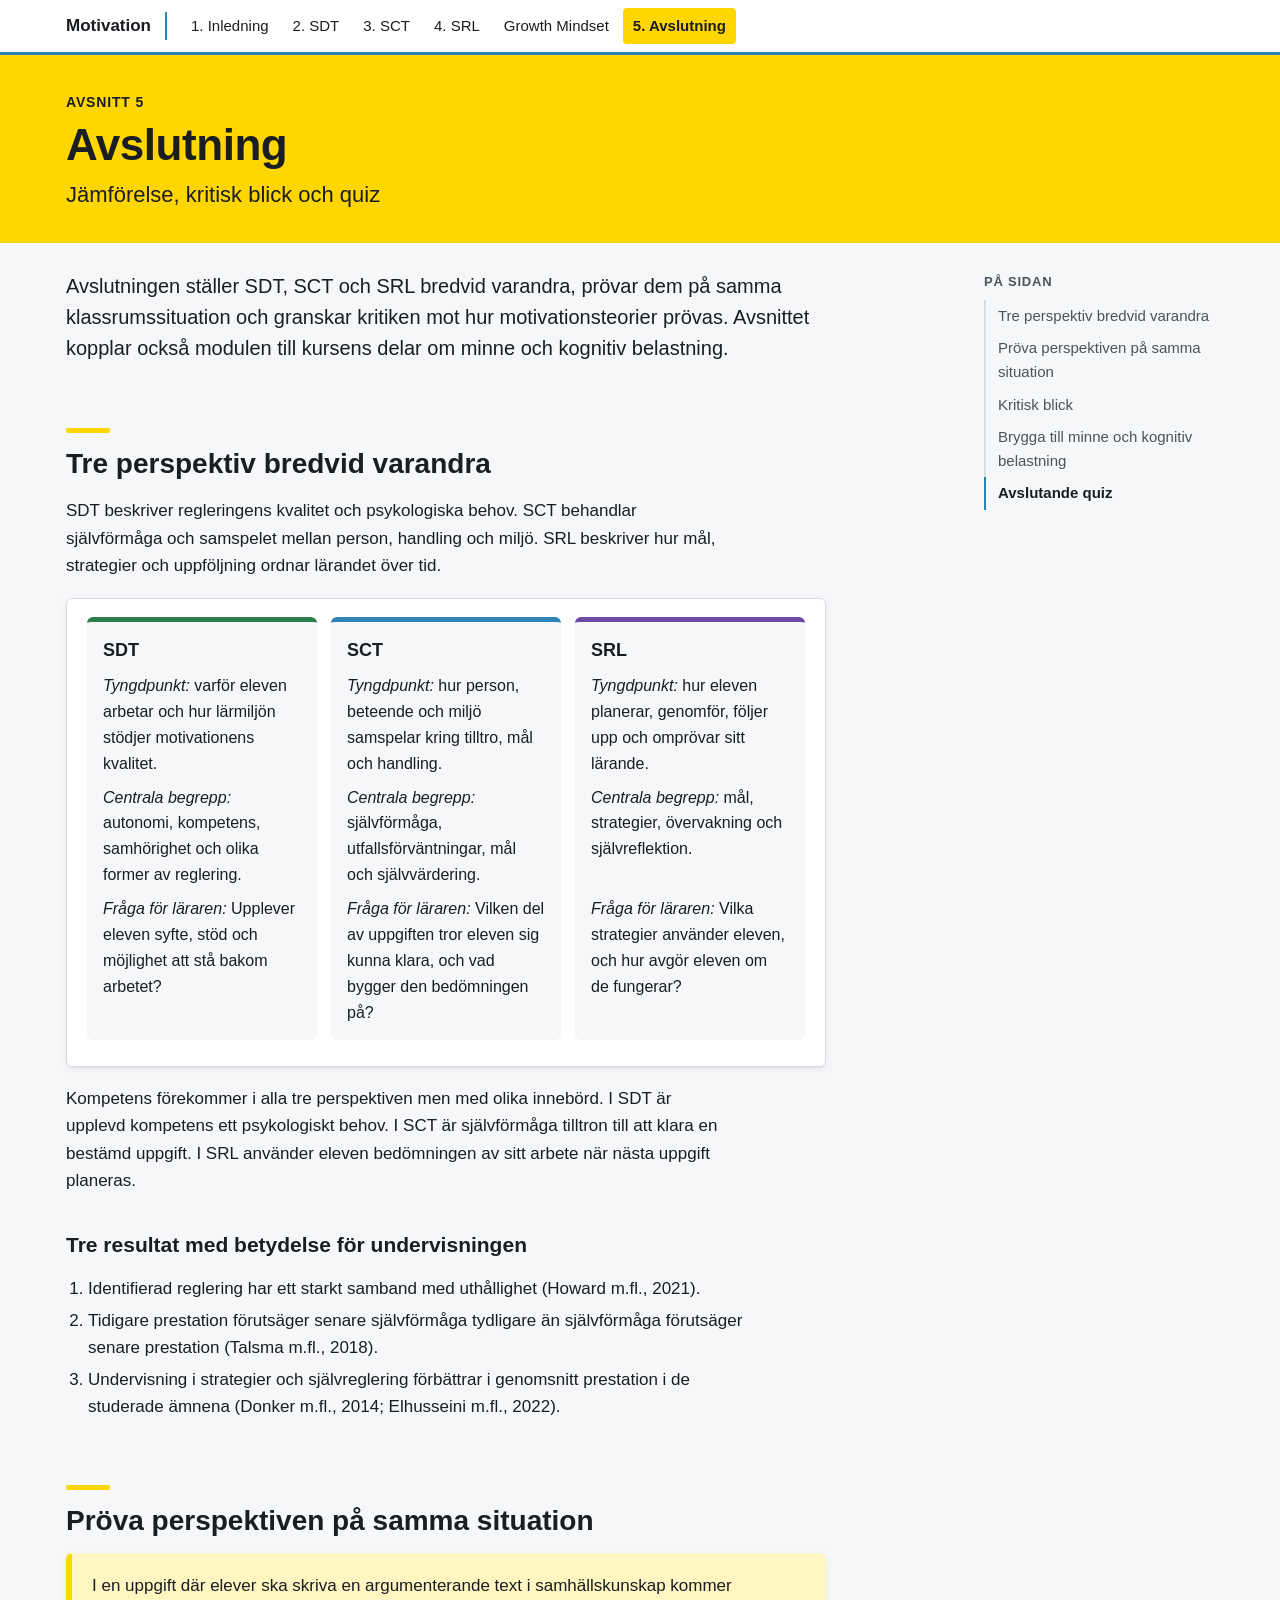
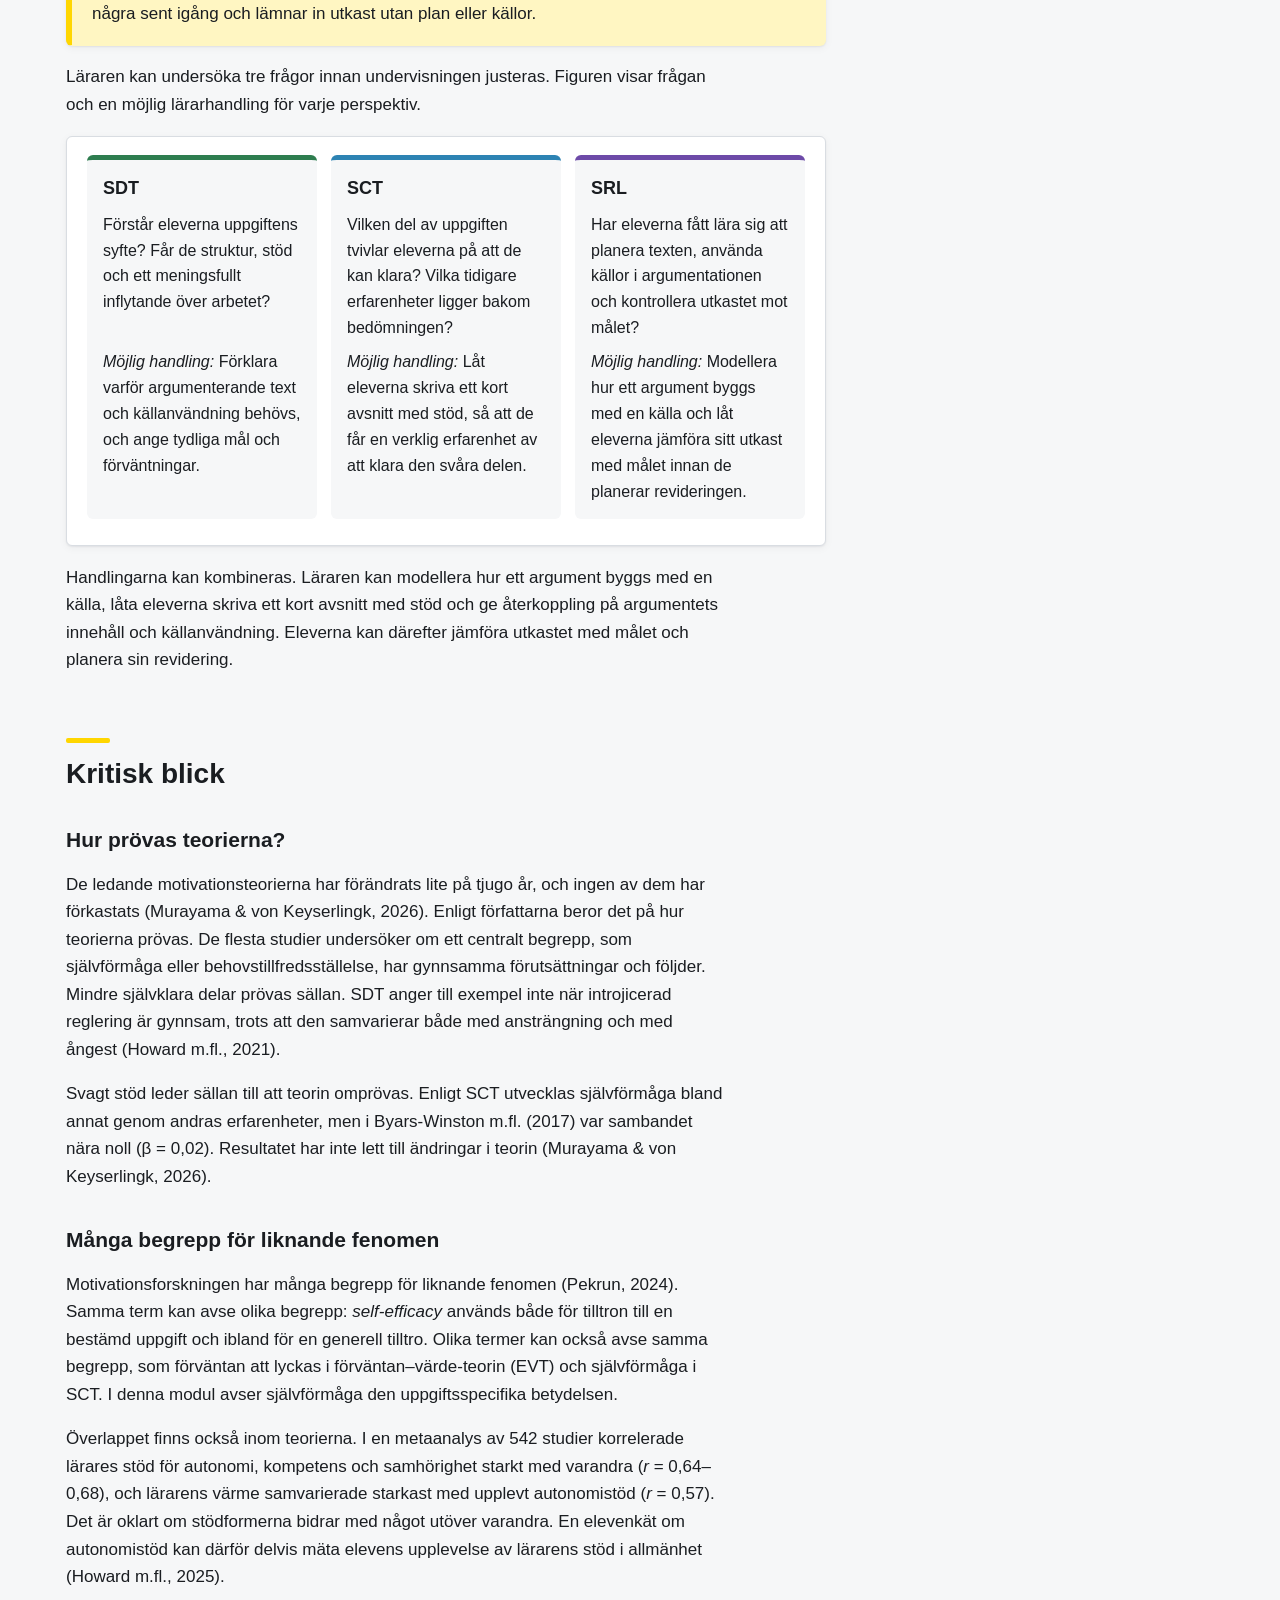
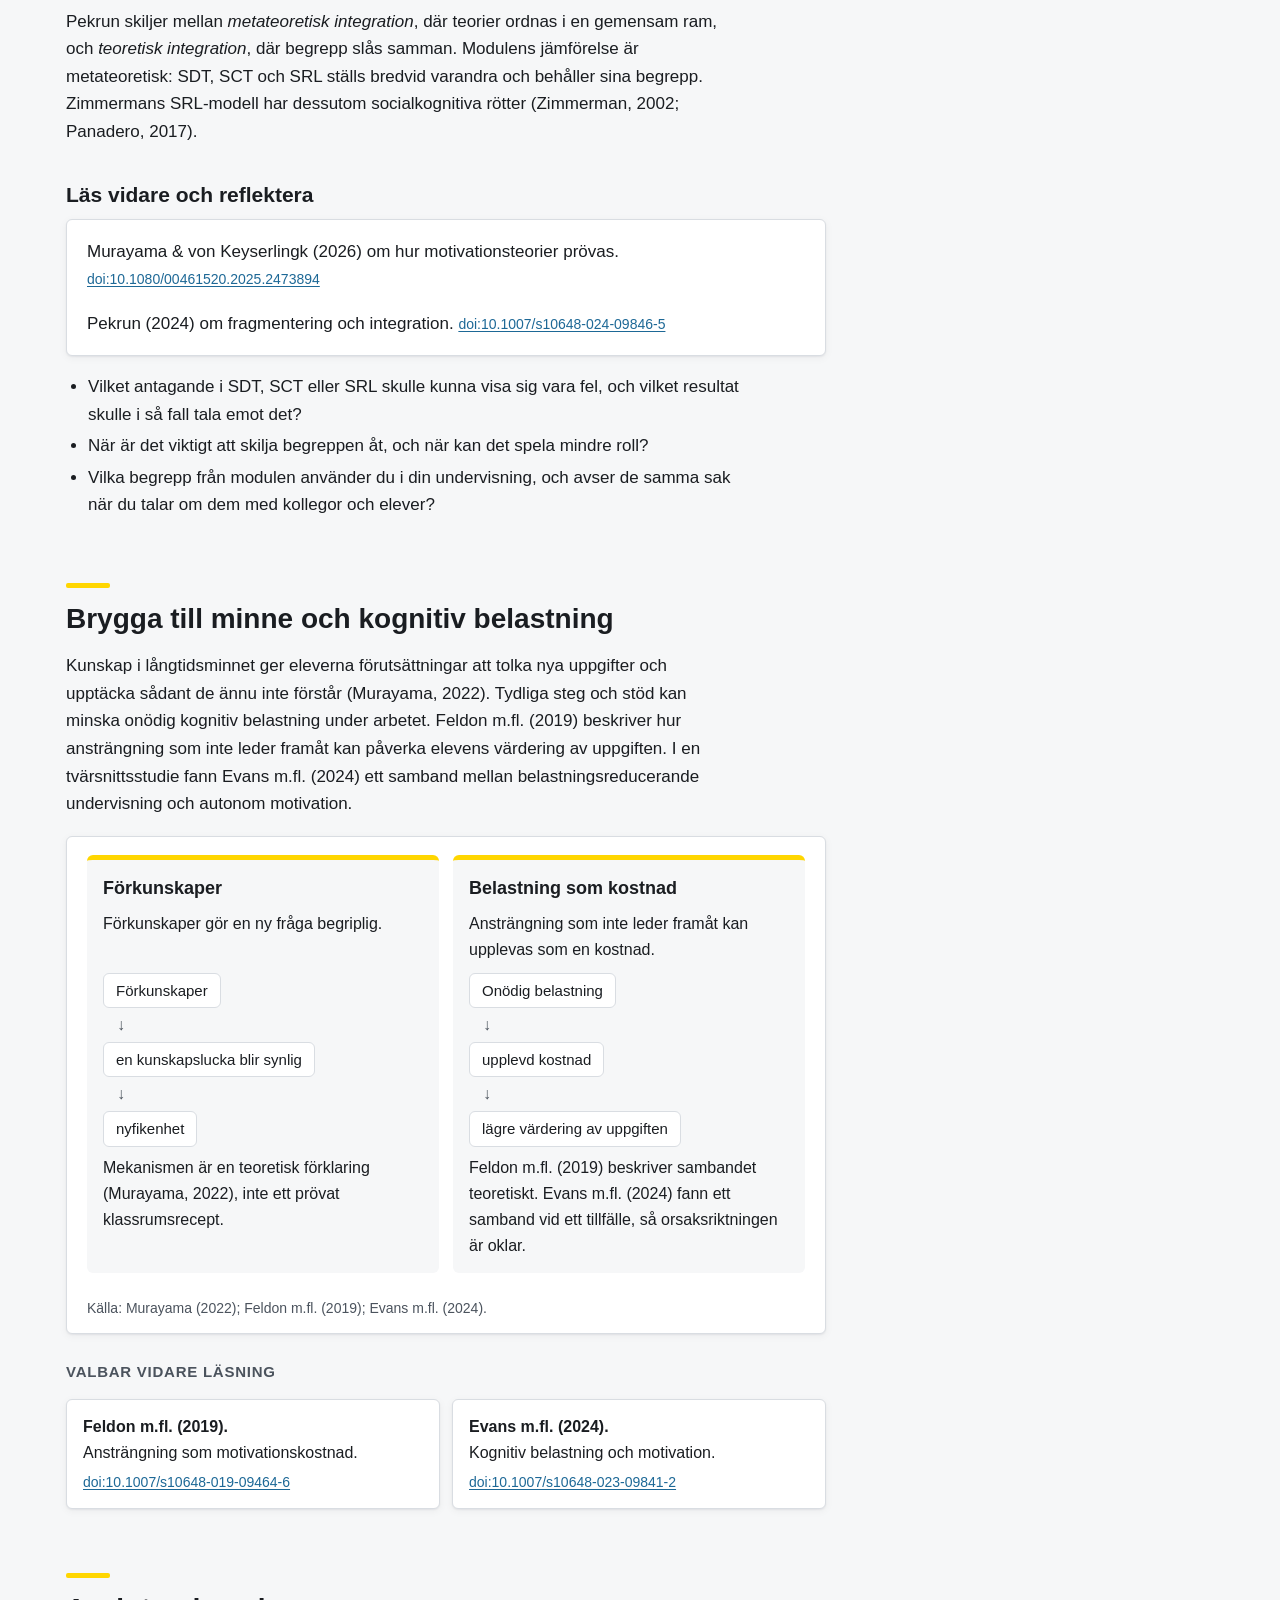
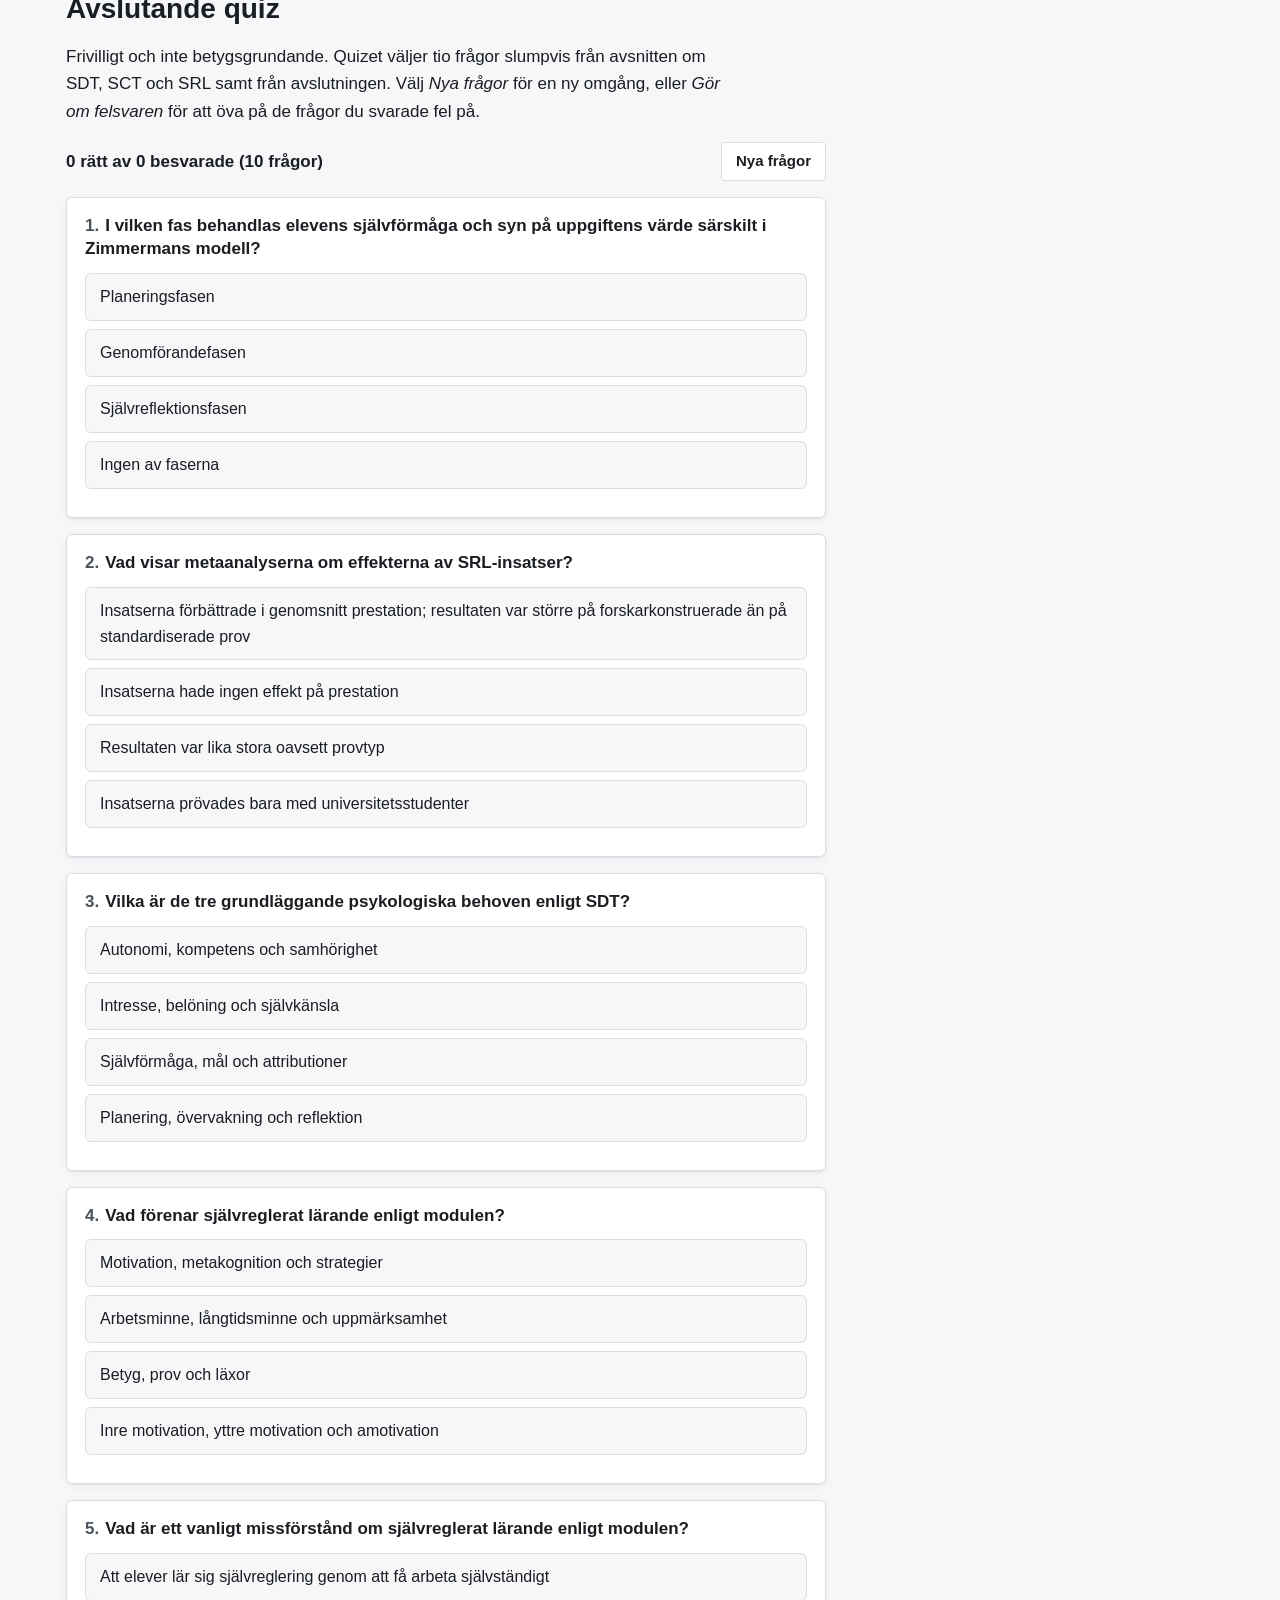
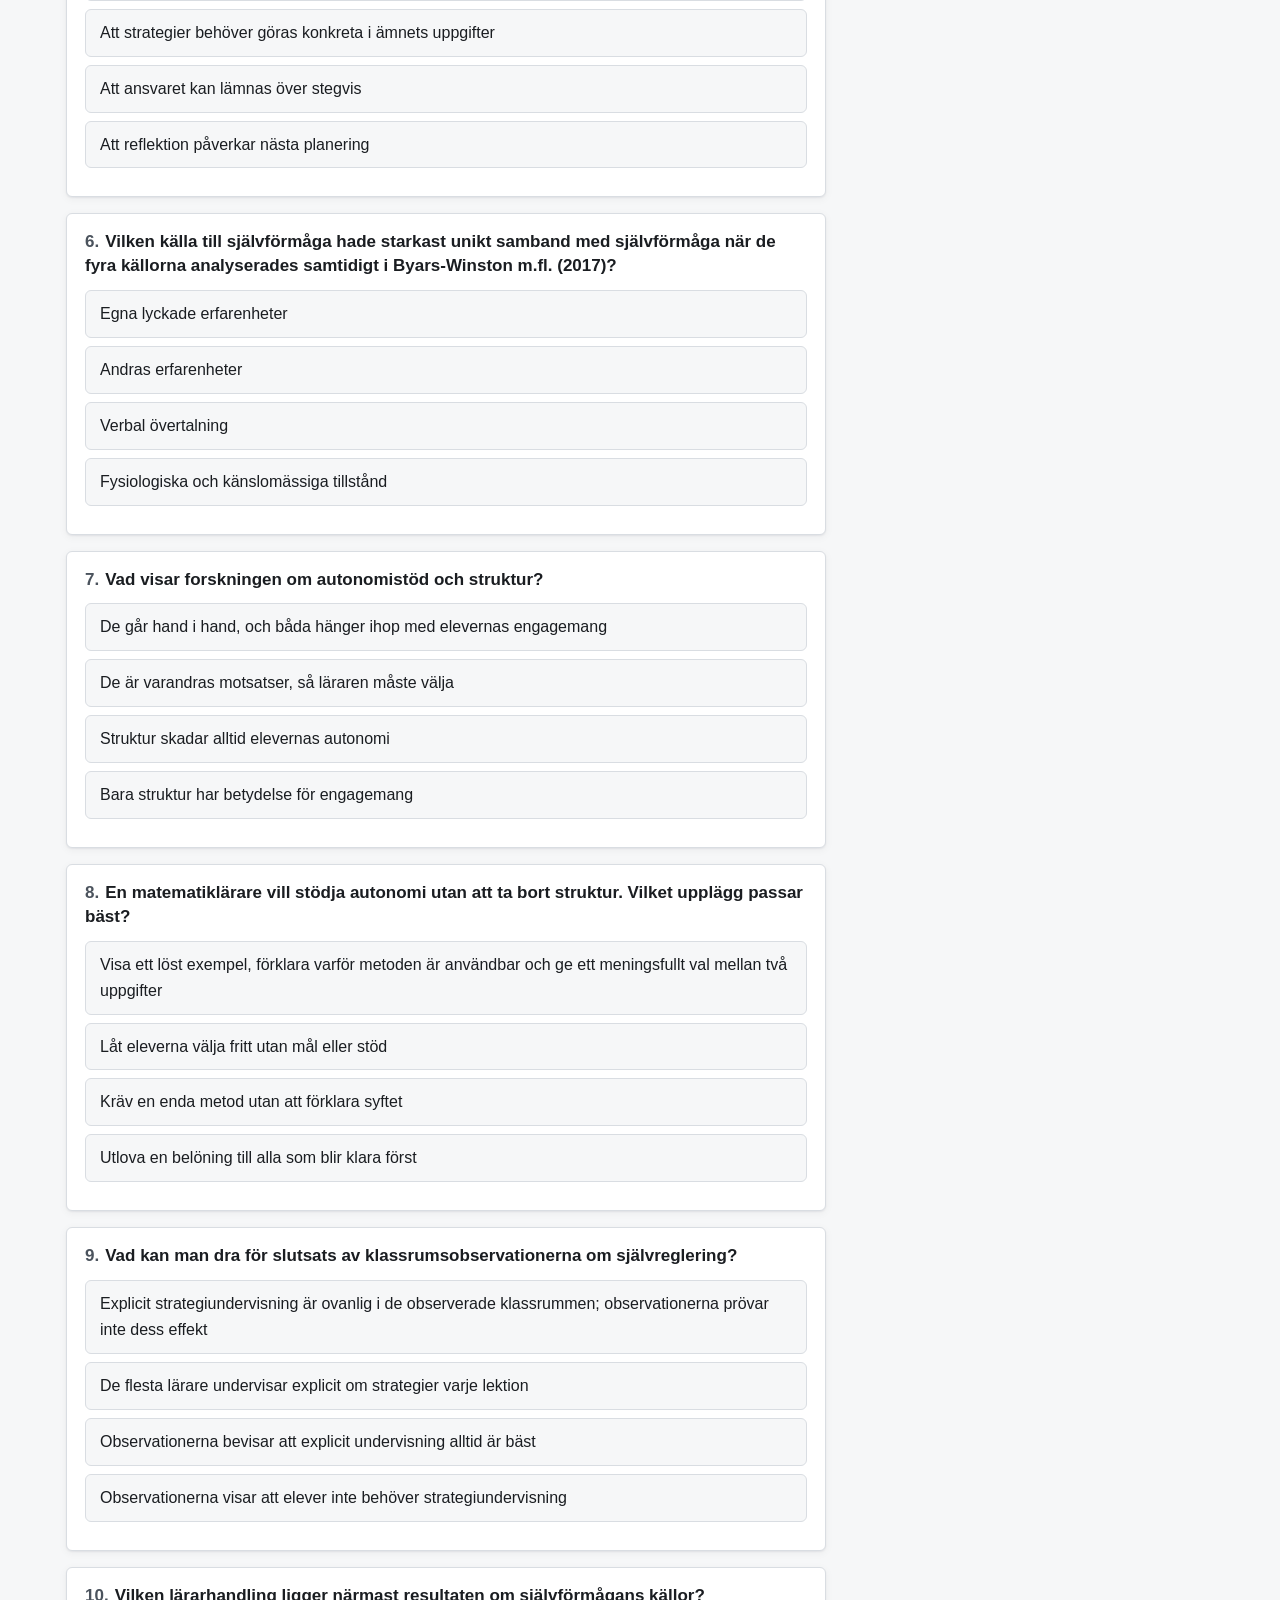
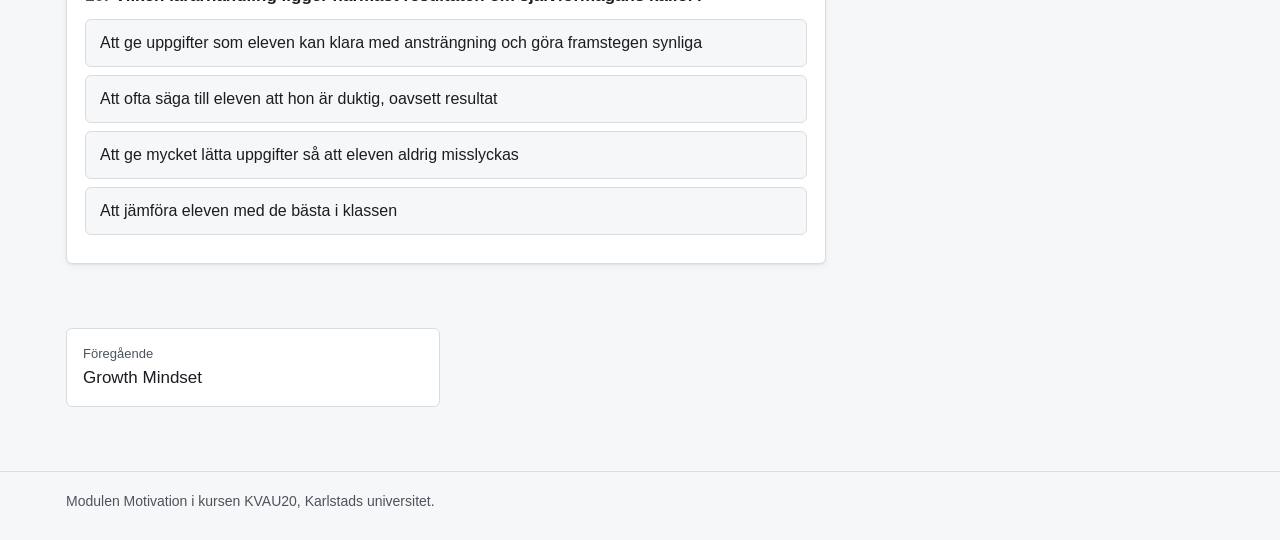
==== commit 69507370: "Modulkarta i inledningen och klickinstruktioner i figurerna Co-Authored-By: Claude Opus 5.5 <noreply" ====
--- a/avslutning.html
+++ b/avslutning.html
@@ -6,7 +6,7 @@
 <meta name="robots" content="noindex, nofollow">
 <meta name="color-scheme" content="only light">
 <title>Avslutning: Jämförelse, kritisk blick och quiz – Motivation</title>
-<link rel="stylesheet" href="assets/stil.css?v=200b1d90">
+<link rel="stylesheet" href="assets/stil.css?v=b54ec3b4">
 </head>
 <body>
 <a class="sr" href="#innehall">Till innehållet</a>
@@ -108,6 +108,6 @@
 <aside class="inneh"><div class="inneh-ruta"><details class="inneh-mobil" open><summary>På sidan</summary><h2 class="inneh-rubrik">På sidan</h2><ol><li><a href="#tre-perspektiv-bredvid-varandra">Tre perspektiv bredvid varandra</a></li><li><a href="#prova-perspektiven-pa-samma-situation">Pröva perspektiven på samma situation</a></li><li><a href="#kritisk-blick">Kritisk blick</a></li><li><a href="#brygga-till-minne-och-kognitiv-belastning">Brygga till minne och kognitiv belastning</a></li><li><a href="#avslutande-quiz">Avslutande quiz</a></li></ol></details></div></aside>
 </div>
 <footer class="fot"><div>Modulen Motivation i kursen KVAU20, Karlstads universitet.</div></footer>
-<script src="assets/sida.js?v=d837d288" defer></script>
+<script src="assets/sida.js?v=74cf115e" defer></script>
 </body>
 </html>
--- a/assets/stil.css
+++ b/assets/stil.css
@@ -542,3 +542,53 @@
   .flode { flex-direction: column; gap: 34px; padding: 0 44px 0 0; }
   .flode-retur { left: auto; right: 0; bottom: 50%; transform: rotate(90deg) translateX(50%); transform-origin: right bottom; }
 }
+
+/* ---------- Modulkarta ---------- */
+.karta { display: grid; grid-template-columns: minmax(0, 1.35fr) minmax(0, 1fr); gap: 18px; align-items: center; }
+.karta-svg { width: 100%; height: auto; display: block; }
+.karta-del { cursor: pointer; outline: none; }
+.karta-cirkel { fill: var(--f); fill-opacity: .13; stroke: var(--f); stroke-width: 3; transition: fill-opacity .2s, stroke-width .2s; }
+.karta-del:hover .karta-cirkel, .karta-del:focus-visible .karta-cirkel { fill-opacity: .24; }
+.karta-del[aria-pressed="true"] .karta-cirkel { fill-opacity: .3; stroke-width: 5; }
+.karta-namn { font-size: 30px; font-weight: 800; fill: var(--text); pointer-events: none; }
+.karta-nr { font-size: 18px; font-weight: 600; fill: var(--text-2); pointer-events: none; }
+.karta-mitt { fill: var(--gul); stroke: #b08f00; stroke-width: 2; }
+.karta-del[aria-pressed="true"] .karta-mitt { stroke-width: 5; }
+.karta-mitttext { font-size: 17px; font-weight: 700; fill: var(--pa-gul); pointer-events: none; }
+.karta-fordj { fill: var(--yta); stroke: var(--f); stroke-width: 2.5; stroke-dasharray: 7 5; }
+.karta-del:hover .karta-fordj, .karta-del[aria-pressed="true"] .karta-fordj { fill: #e0f1f0; }
+.karta-del[aria-pressed="true"] .karta-fordj { stroke-width: 4; }
+.karta-fordjtext { font-size: 18px; font-weight: 700; fill: var(--d-intervention); pointer-events: none; }
+.karta-ram { fill: none; stroke: var(--linje); stroke-width: 3; stroke-dasharray: 10 7; pointer-events: stroke; }
+.karta-del:hover .karta-ram, .karta-del[aria-pressed="true"] .karta-ram { stroke: var(--text-2); }
+.karta-ramtext { font-size: 18px; font-weight: 600; fill: var(--text-2); }
+.karta-del:focus-visible .karta-ram, .karta-del:focus-visible .karta-mitt { stroke-width: 5; }
+.karta-forkl { display: grid; gap: 6px; }
+.karta-forkl button {
+  font: inherit; text-align: left; cursor: pointer; padding: 8px 12px 8px 14px; border-radius: var(--radie);
+  border: 1px solid var(--linje); border-left: 6px solid var(--f); background: var(--yta); color: var(--text); line-height: 1.3;
+}
+.karta-forkl button strong { display: block; font-size: 15px; }
+.karta-forkl button span { font-size: 14.5px; color: var(--text-2); }
+.karta-forkl button:hover { background: var(--bg); }
+.karta-forkl button[aria-pressed="true"] { background: var(--bg); box-shadow: inset 0 0 0 2px var(--f); }
+.karta-detalj { margin-top: 16px; }
+.karta-detalj p { margin: 6px 0 0; }
+@media (max-width: 760px) { .karta { grid-template-columns: 1fr; } }
+
+/* ---------- Klickinstruktion ---------- */
+.klick-tips { display: flex; align-items: center; gap: 8px; margin: 0 0 14px !important; padding: 7px 12px; border-radius: var(--radie); background: var(--bla-yta); color: var(--bla-text); font-size: 15px; font-weight: 600; max-width: none !important; }
+.klick-tips svg { flex: none; }
+@keyframes puls { 0%, 100% { box-shadow: 0 0 0 0 rgba(45, 131, 179, 0); } 50% { box-shadow: 0 0 0 5px rgba(45, 131, 179, .28); } }
+@keyframes puls-svg { 0%, 100% { opacity: 1; } 50% { opacity: .55; } }
+.klickbar:not(.anvand) .cykel-nod[aria-pressed="false"],
+.klickbar:not(.anvand) .flode-nod[aria-pressed="false"],
+.klickbar:not(.anvand) .vag-kalla[aria-pressed="false"],
+.klickbar:not(.anvand) .kont-knapp[aria-pressed="false"],
+.klickbar:not(.anvand) .fas-vaxla,
+.klickbar:not(.anvand) .diagram-val button[aria-pressed="false"],
+.klickbar:not(.anvand) .iv-namn[aria-pressed="false"],
+.klickbar:not(.anvand) .karta-forkl button { animation: puls 2.2s ease-in-out 3; }
+.klickbar:not(.anvand) .cirkel-del[aria-pressed="false"] path,
+.klickbar:not(.anvand) .karta-del[aria-pressed="false"] .karta-cirkel { animation: puls-svg 2.2s ease-in-out 3; }
+@media (prefers-reduced-motion: reduce) { .klickbar * { animation: none !important; } }
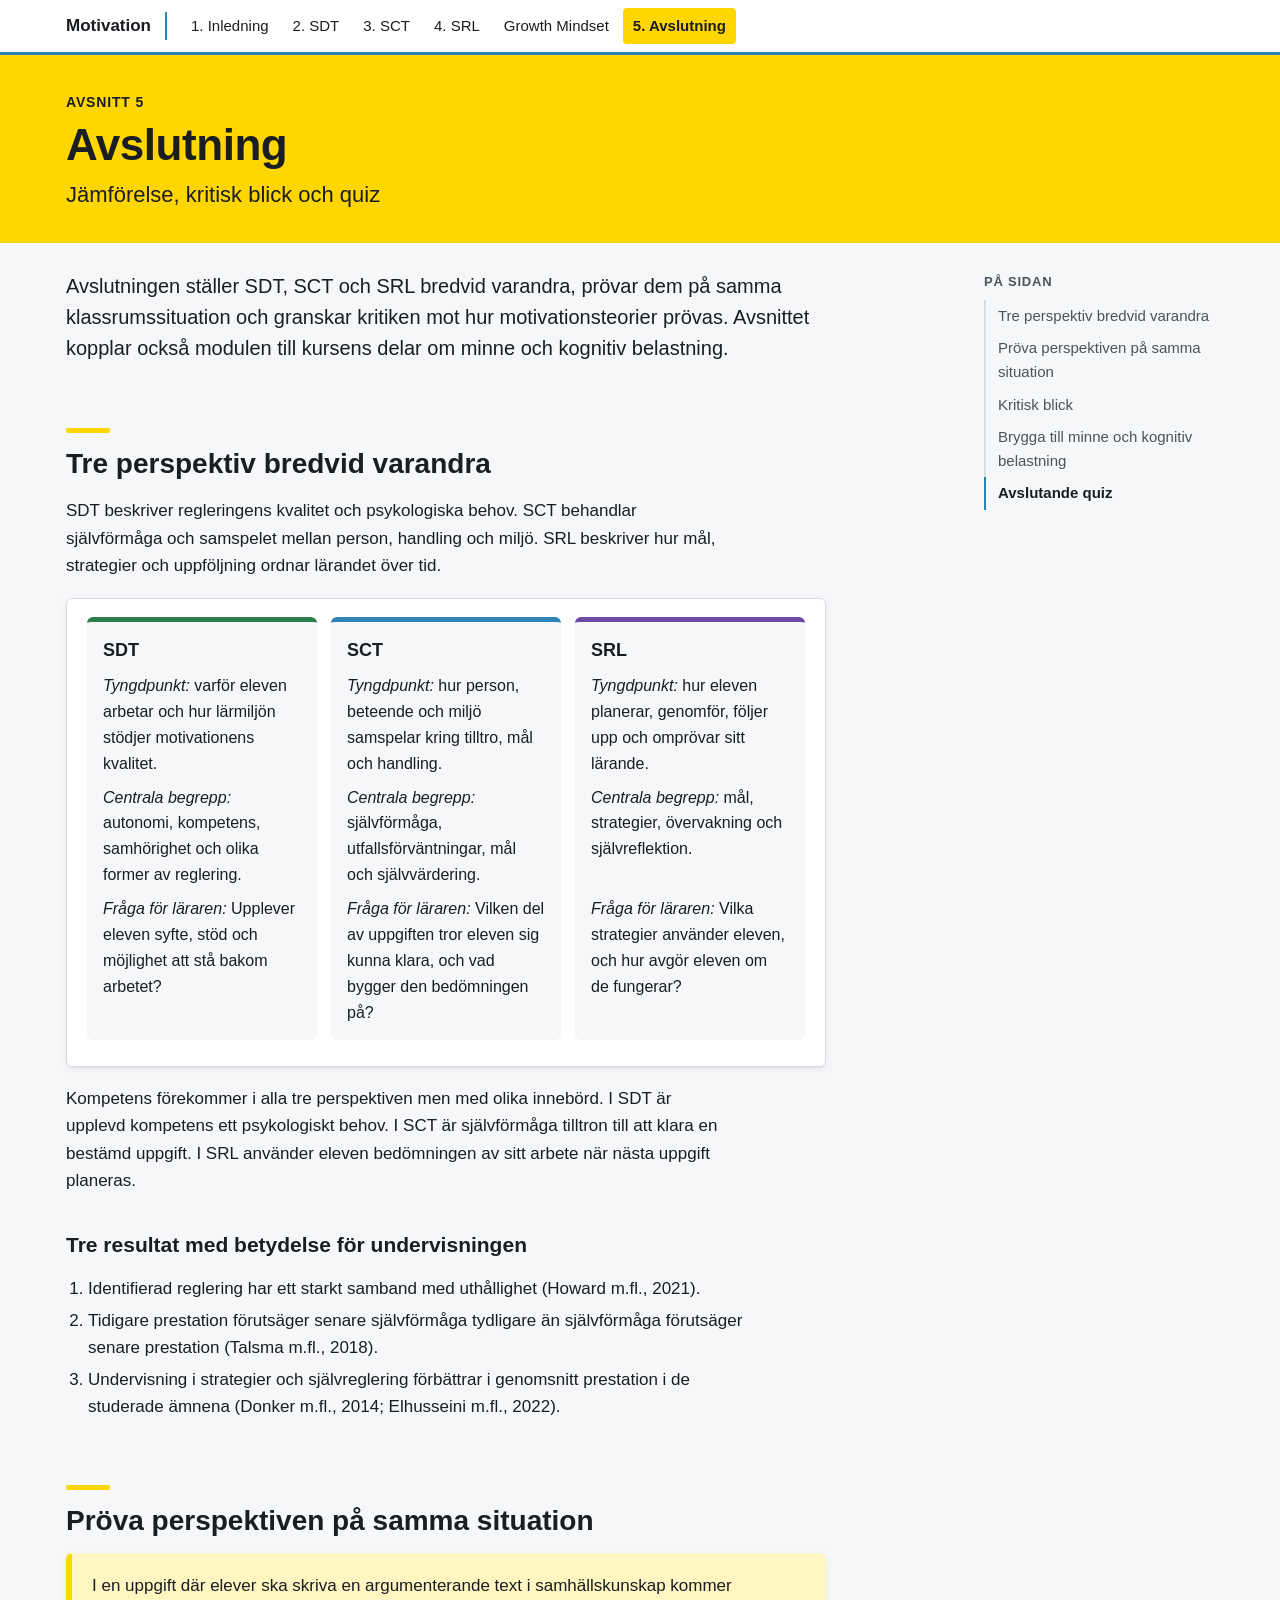
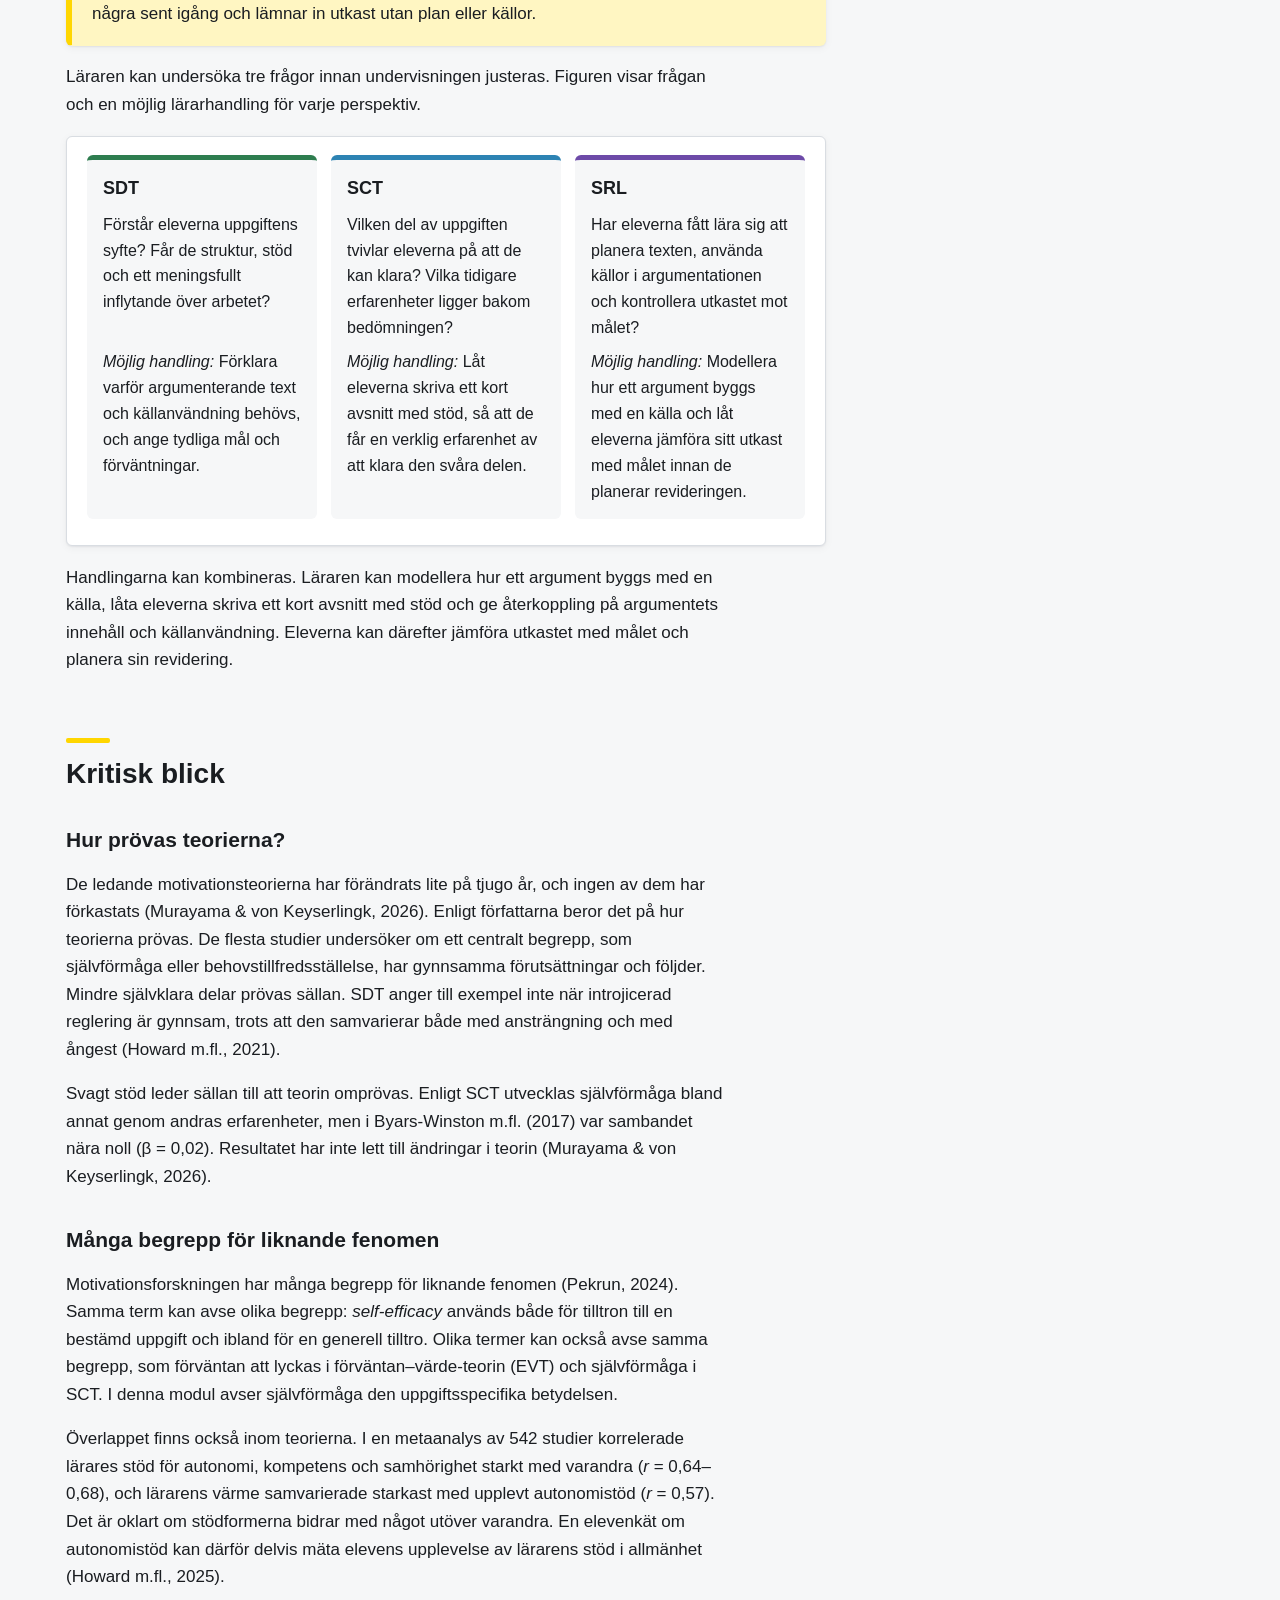
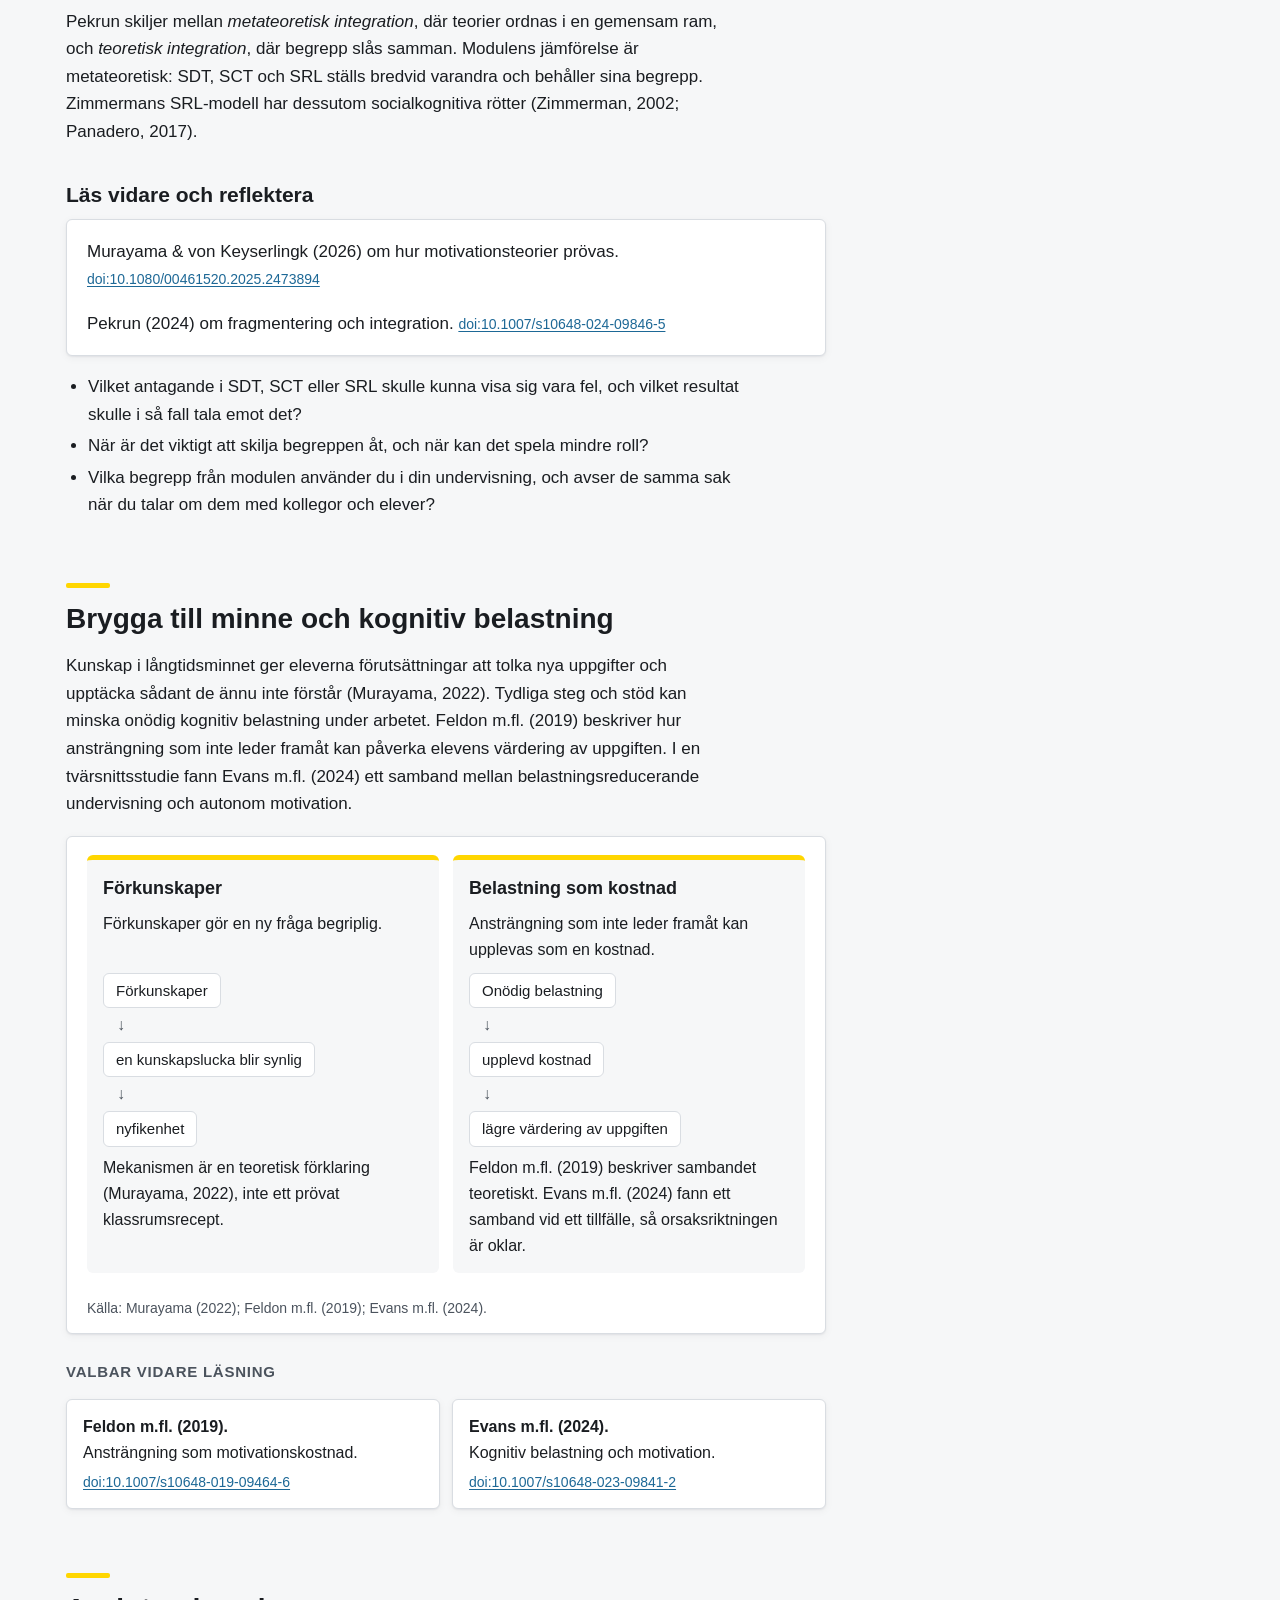
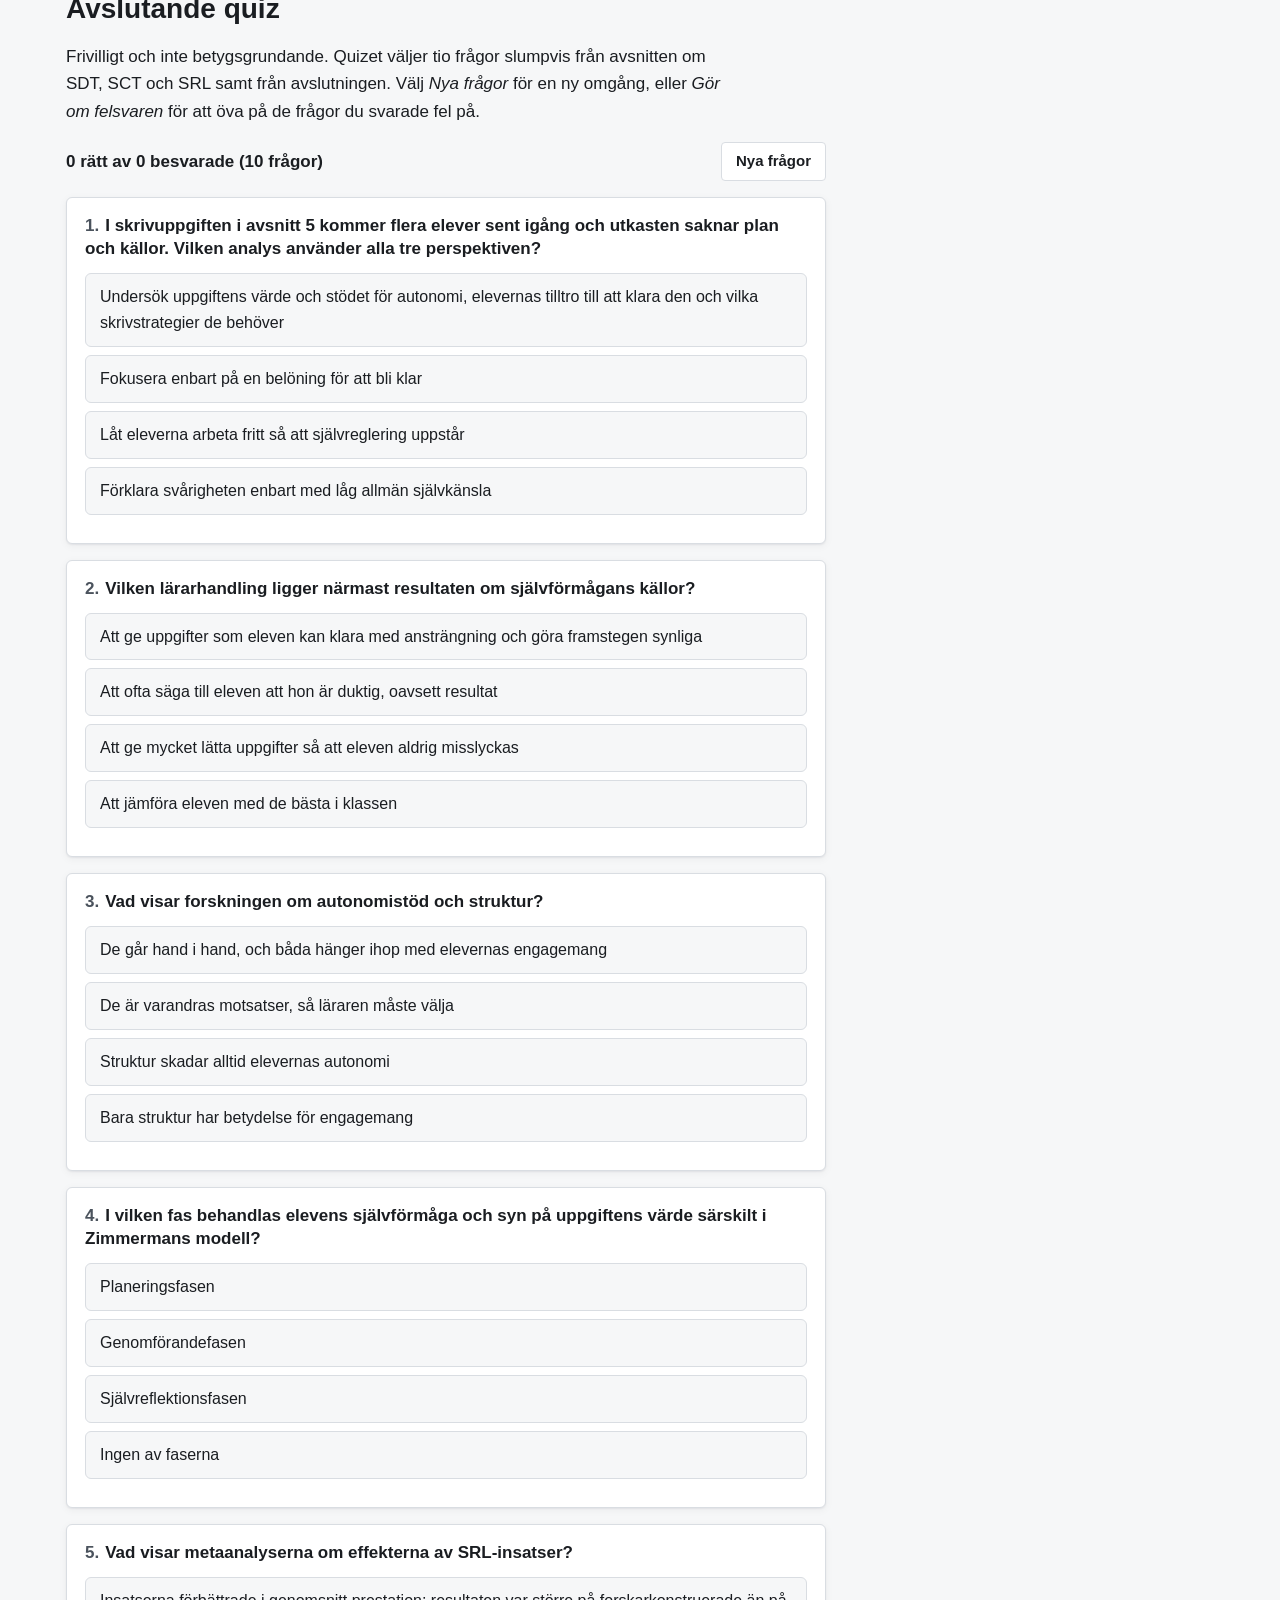
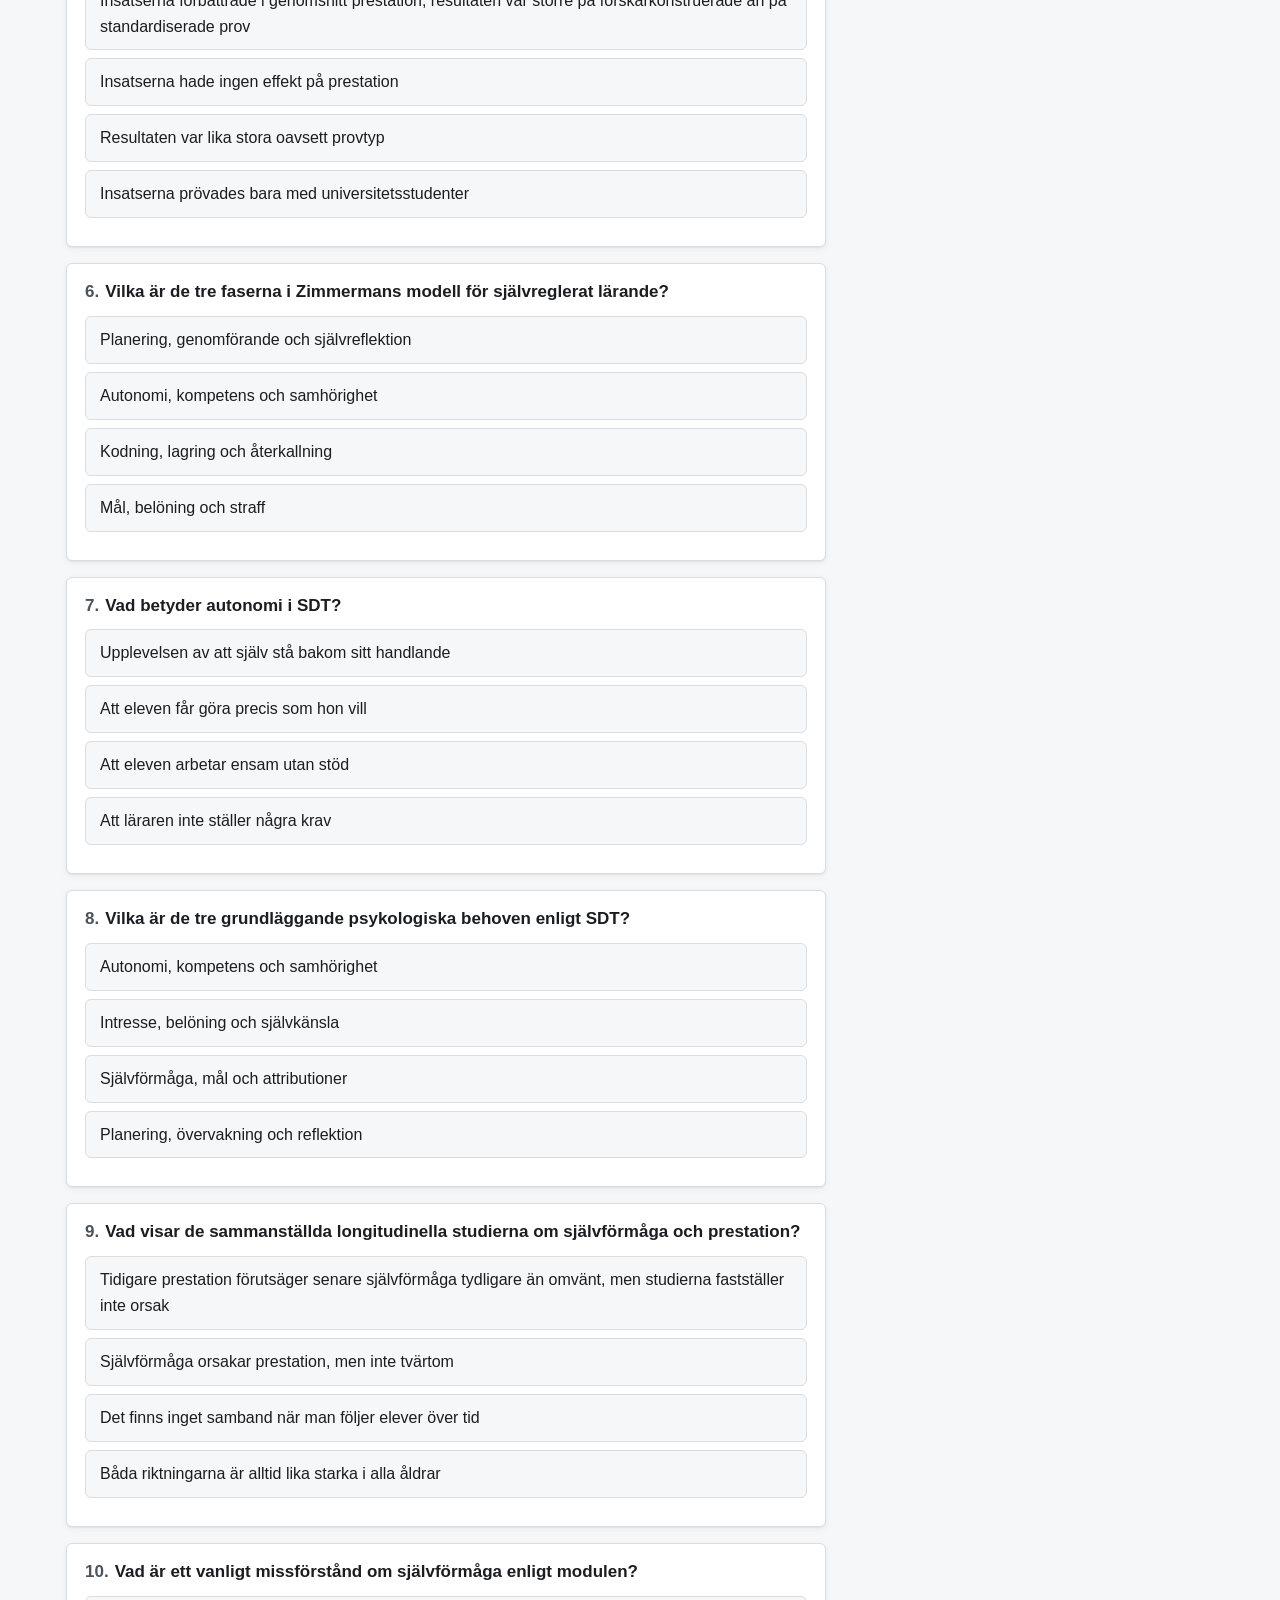
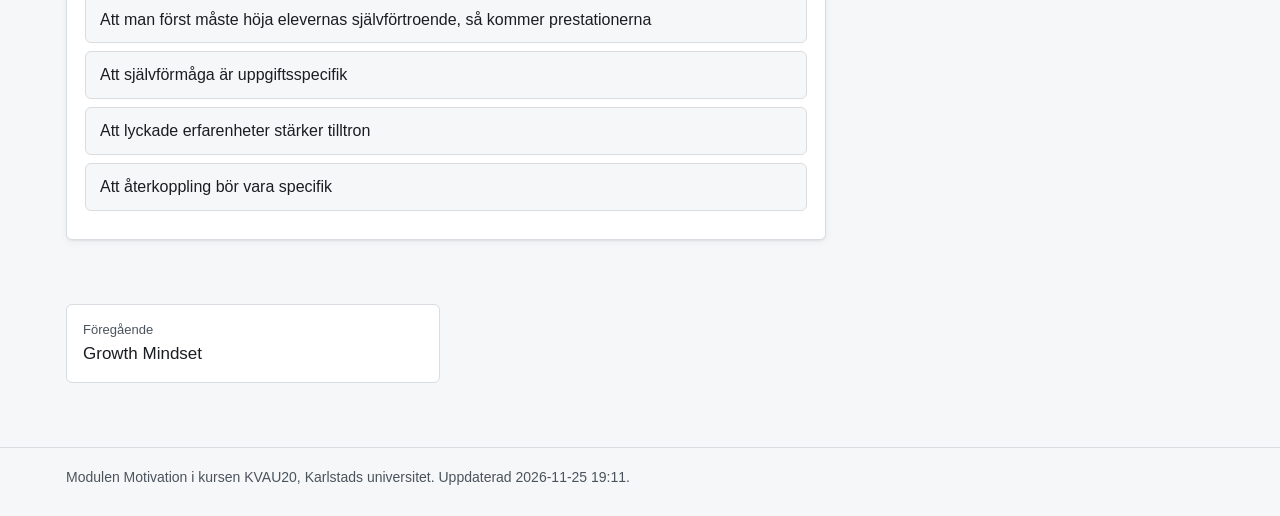
==== commit 18b7b5a2: "Portalfigur för modulen på startsidan och i inledningen Co-Authored-By: Claude Opus 5.5 <noreply@ant" ====
--- a/avslutning.html
+++ b/avslutning.html
@@ -6,7 +6,7 @@
 <meta name="robots" content="noindex, nofollow">
 <meta name="color-scheme" content="only light">
 <title>Avslutning: Jämförelse, kritisk blick och quiz – Motivation</title>
-<link rel="stylesheet" href="assets/stil.css?v=b54ec3b4">
+<link rel="stylesheet" href="assets/stil.css?v=a5f472f8">
 </head>
 <body>
 <a class="sr" href="#innehall">Till innehållet</a>
@@ -107,7 +107,7 @@
 </main>
 <aside class="inneh"><div class="inneh-ruta"><details class="inneh-mobil" open><summary>På sidan</summary><h2 class="inneh-rubrik">På sidan</h2><ol><li><a href="#tre-perspektiv-bredvid-varandra">Tre perspektiv bredvid varandra</a></li><li><a href="#prova-perspektiven-pa-samma-situation">Pröva perspektiven på samma situation</a></li><li><a href="#kritisk-blick">Kritisk blick</a></li><li><a href="#brygga-till-minne-och-kognitiv-belastning">Brygga till minne och kognitiv belastning</a></li><li><a href="#avslutande-quiz">Avslutande quiz</a></li></ol></details></div></aside>
 </div>
-<footer class="fot"><div>Modulen Motivation i kursen KVAU20, Karlstads universitet.</div></footer>
-<script src="assets/sida.js?v=74cf115e" defer></script>
+<footer class="fot"><div>Modulen Motivation i kursen KVAU20, Karlstads universitet. <span class="fot-tid">Uppdaterad 2026-11-25 19:11.</span></div></footer>
+<script src="assets/sida.js?v=60158f55" defer></script>
 </body>
 </html>
--- a/assets/stil.css
+++ b/assets/stil.css
@@ -543,39 +543,6 @@
   .flode-retur { left: auto; right: 0; bottom: 50%; transform: rotate(90deg) translateX(50%); transform-origin: right bottom; }
 }
 
-/* ---------- Modulkarta ---------- */
-.karta { display: grid; grid-template-columns: minmax(0, 1.35fr) minmax(0, 1fr); gap: 18px; align-items: center; }
-.karta-svg { width: 100%; height: auto; display: block; }
-.karta-del { cursor: pointer; outline: none; }
-.karta-cirkel { fill: var(--f); fill-opacity: .13; stroke: var(--f); stroke-width: 3; transition: fill-opacity .2s, stroke-width .2s; }
-.karta-del:hover .karta-cirkel, .karta-del:focus-visible .karta-cirkel { fill-opacity: .24; }
-.karta-del[aria-pressed="true"] .karta-cirkel { fill-opacity: .3; stroke-width: 5; }
-.karta-namn { font-size: 30px; font-weight: 800; fill: var(--text); pointer-events: none; }
-.karta-nr { font-size: 18px; font-weight: 600; fill: var(--text-2); pointer-events: none; }
-.karta-mitt { fill: var(--gul); stroke: #b08f00; stroke-width: 2; }
-.karta-del[aria-pressed="true"] .karta-mitt { stroke-width: 5; }
-.karta-mitttext { font-size: 17px; font-weight: 700; fill: var(--pa-gul); pointer-events: none; }
-.karta-fordj { fill: var(--yta); stroke: var(--f); stroke-width: 2.5; stroke-dasharray: 7 5; }
-.karta-del:hover .karta-fordj, .karta-del[aria-pressed="true"] .karta-fordj { fill: #e0f1f0; }
-.karta-del[aria-pressed="true"] .karta-fordj { stroke-width: 4; }
-.karta-fordjtext { font-size: 18px; font-weight: 700; fill: var(--d-intervention); pointer-events: none; }
-.karta-ram { fill: none; stroke: var(--linje); stroke-width: 3; stroke-dasharray: 10 7; pointer-events: stroke; }
-.karta-del:hover .karta-ram, .karta-del[aria-pressed="true"] .karta-ram { stroke: var(--text-2); }
-.karta-ramtext { font-size: 18px; font-weight: 600; fill: var(--text-2); }
-.karta-del:focus-visible .karta-ram, .karta-del:focus-visible .karta-mitt { stroke-width: 5; }
-.karta-forkl { display: grid; gap: 6px; }
-.karta-forkl button {
-  font: inherit; text-align: left; cursor: pointer; padding: 8px 12px 8px 14px; border-radius: var(--radie);
-  border: 1px solid var(--linje); border-left: 6px solid var(--f); background: var(--yta); color: var(--text); line-height: 1.3;
-}
-.karta-forkl button strong { display: block; font-size: 15px; }
-.karta-forkl button span { font-size: 14.5px; color: var(--text-2); }
-.karta-forkl button:hover { background: var(--bg); }
-.karta-forkl button[aria-pressed="true"] { background: var(--bg); box-shadow: inset 0 0 0 2px var(--f); }
-.karta-detalj { margin-top: 16px; }
-.karta-detalj p { margin: 6px 0 0; }
-@media (max-width: 760px) { .karta { grid-template-columns: 1fr; } }
-
 /* ---------- Klickinstruktion ---------- */
 .klick-tips { display: flex; align-items: center; gap: 8px; margin: 0 0 14px !important; padding: 7px 12px; border-radius: var(--radie); background: var(--bla-yta); color: var(--bla-text); font-size: 15px; font-weight: 600; max-width: none !important; }
 .klick-tips svg { flex: none; }
@@ -587,8 +554,62 @@
 .klickbar:not(.anvand) .kont-knapp[aria-pressed="false"],
 .klickbar:not(.anvand) .fas-vaxla,
 .klickbar:not(.anvand) .diagram-val button[aria-pressed="false"],
-.klickbar:not(.anvand) .iv-namn[aria-pressed="false"],
-.klickbar:not(.anvand) .karta-forkl button { animation: puls 2.2s ease-in-out 3; }
-.klickbar:not(.anvand) .cirkel-del[aria-pressed="false"] path,
-.klickbar:not(.anvand) .karta-del[aria-pressed="false"] .karta-cirkel { animation: puls-svg 2.2s ease-in-out 3; }
+.klickbar:not(.anvand) .iv-namn[aria-pressed="false"] { animation: puls 2.2s ease-in-out 3; }
+.klickbar:not(.anvand) .cirkel-del[aria-pressed="false"] path { animation: puls-svg 2.2s ease-in-out 3; }
 @media (prefers-reduced-motion: reduce) { .klickbar * { animation: none !important; } }
+
+/* ---------- Portalfigur ---------- */
+.portal { margin: 8px 0 28px; padding: 22px 22px 16px; background: var(--yta); border: 1px solid var(--linje); border-top: 6px solid var(--gul); border-radius: var(--radie); box-shadow: var(--skugga); }
+.portal p { max-width: none; }
+.portal a { color: inherit; text-decoration: none; }
+.portal-nr { flex: none; display: inline-flex; align-items: center; justify-content: center; width: 34px; height: 34px; border-radius: 50%; background: var(--text); color: #fff; font-weight: 800; font-size: 17px; font-variant-numeric: tabular-nums; }
+.portal-etikett { display: block; margin: 0; font-size: 12px; font-weight: 700; letter-spacing: .06em; text-transform: uppercase; color: var(--text-2); }
+.portal-topp { display: flex; gap: 14px; align-items: flex-start; }
+.portal-def { margin: 2px 0 2px; font-size: 19px; line-height: 1.4; }
+.portal-ref { margin: 0; font-size: 14px; color: var(--text-2); }
+.portal-ref a { color: var(--bla-text); text-decoration: underline; }
+.portal-led { margin: 20px 0 10px; padding-top: 14px; border-top: 1px solid var(--linje); font-size: 14px; font-weight: 700; letter-spacing: .05em; text-transform: uppercase; color: var(--text-2); text-align: center; }
+.portal-teorier { display: grid; grid-template-columns: repeat(3, minmax(0, 1fr)); gap: 14px; }
+.portal-teori { --t: var(--text); display: flex; flex-direction: column; padding: 14px 16px 16px; border-radius: var(--radie); background: var(--bg); border-top: 5px solid var(--t); }
+.portal-teori[data-teori="sdt"] { --t: var(--autonom); }
+.portal-teori[data-teori="sct"] { --t: var(--bla); }
+.portal-teori[data-teori="srl"] { --t: var(--d-overtid); }
+.portal-teori header { display: flex; gap: 10px; align-items: center; }
+.portal-teori .portal-nr { background: var(--t); }
+.portal-teori h3 { margin: 0; font-size: 17px; line-height: 1.2; hyphens: auto; overflow-wrap: break-word; }
+.portal-teori h3 a:hover { text-decoration: underline; }
+.portal-upphov { margin: 2px 0 0; font-size: 13px; color: var(--text-2); }
+.portal-fraga { margin: 12px 0 8px; font-size: 18px; font-weight: 700; font-style: italic; color: var(--t); line-height: 1.3; }
+.portal-mini { width: 100%; height: auto; margin: 2px 0 8px; }
+.pm-t { font-size: 12px; font-weight: 700; fill: var(--text); }
+.pm-s { font-size: 10px; fill: var(--text-2); }
+.portal-begrepp { list-style: none; padding: 0; margin: 0 0 12px; display: grid; gap: 4px; }
+.portal-begrepp li { margin: 0; padding: 5px 10px; border-radius: 4px; background: var(--yta); border-left: 3px solid var(--t); font-size: 14.5px; line-height: 1.35; transition: background .2s, box-shadow .2s; }
+.portal-begrepp mark { background: none; color: inherit; transition: background .2s; }
+.portal-fynd { margin: auto 0 0; padding-top: 10px; border-top: 1px dashed var(--linje); font-size: 14.5px; line-height: 1.45; }
+.portal-fynd > span { display: block; font-size: 12px; font-weight: 700; letter-spacing: .05em; text-transform: uppercase; color: var(--text-2); margin-bottom: 2px; }
+.portal-fynd cite { display: block; margin-top: 3px; font-style: normal; font-size: 13px; color: var(--text-2); }
+.portal-band { display: flex; flex-wrap: wrap; align-items: center; gap: 10px 16px; margin-top: 14px; padding: 12px 16px; border-radius: var(--radie); background: var(--gul-mjuk); border-left: 6px solid var(--gul); }
+.portal-band p { flex: 1 1 320px; margin: 0; font-size: 15px; line-height: 1.45; }
+.portal-knapp { font: inherit; font-size: 14.5px; font-weight: 600; cursor: pointer; padding: 7px 14px; border-radius: 999px; border: 1px solid #b08f00; background: var(--yta); color: var(--text); }
+.portal-knapp[aria-pressed="true"] { background: var(--gul); }
+.visa-kompetens .portal-begrepp li[data-kompetens] { box-shadow: 0 0 0 2px var(--gul); background: var(--gul-mjuk); }
+.visa-kompetens .portal-begrepp mark { background: var(--gul); padding: 0 2px; border-radius: 2px; }
+.portal-fot { display: grid; grid-template-columns: minmax(0, 1fr) minmax(0, 2fr); gap: 14px; margin-top: 14px; }
+.portal-fordj, .portal-avsl { display: flex; flex-direction: column; gap: 2px; padding: 12px 16px; border-radius: var(--radie); font-size: 14.5px; line-height: 1.45; transition: box-shadow .2s; }
+.portal-fordj { border: 2px dashed var(--d-intervention); }
+.portal-fordj strong { font-size: 17px; color: var(--d-intervention); }
+.portal-avsl { flex-direction: row; gap: 12px; align-items: flex-start; background: var(--bg); border: 1px solid var(--linje); }
+.portal-avsl strong { display: block; font-size: 17px; }
+.portal-fordj:hover, .portal-avsl:hover { box-shadow: 0 0 0 2px var(--bla); }
+.portal .figur-kalla { margin-top: 14px; }
+.rutor-rubrik { margin-top: 8px !important; }
+@media (max-width: 820px) {
+  .portal-teorier, .portal-fot { grid-template-columns: 1fr; }
+  .portal { padding: 16px 14px 12px; }
+}
+
+.portal a.portal-nr { color: #fff; }
+.portal a.portal-nr:hover { background: var(--bla); }
+.portal-mini { max-width: 300px; display: block; margin-left: auto; margin-right: auto; }
+.fot-tid { color: var(--text-2); }
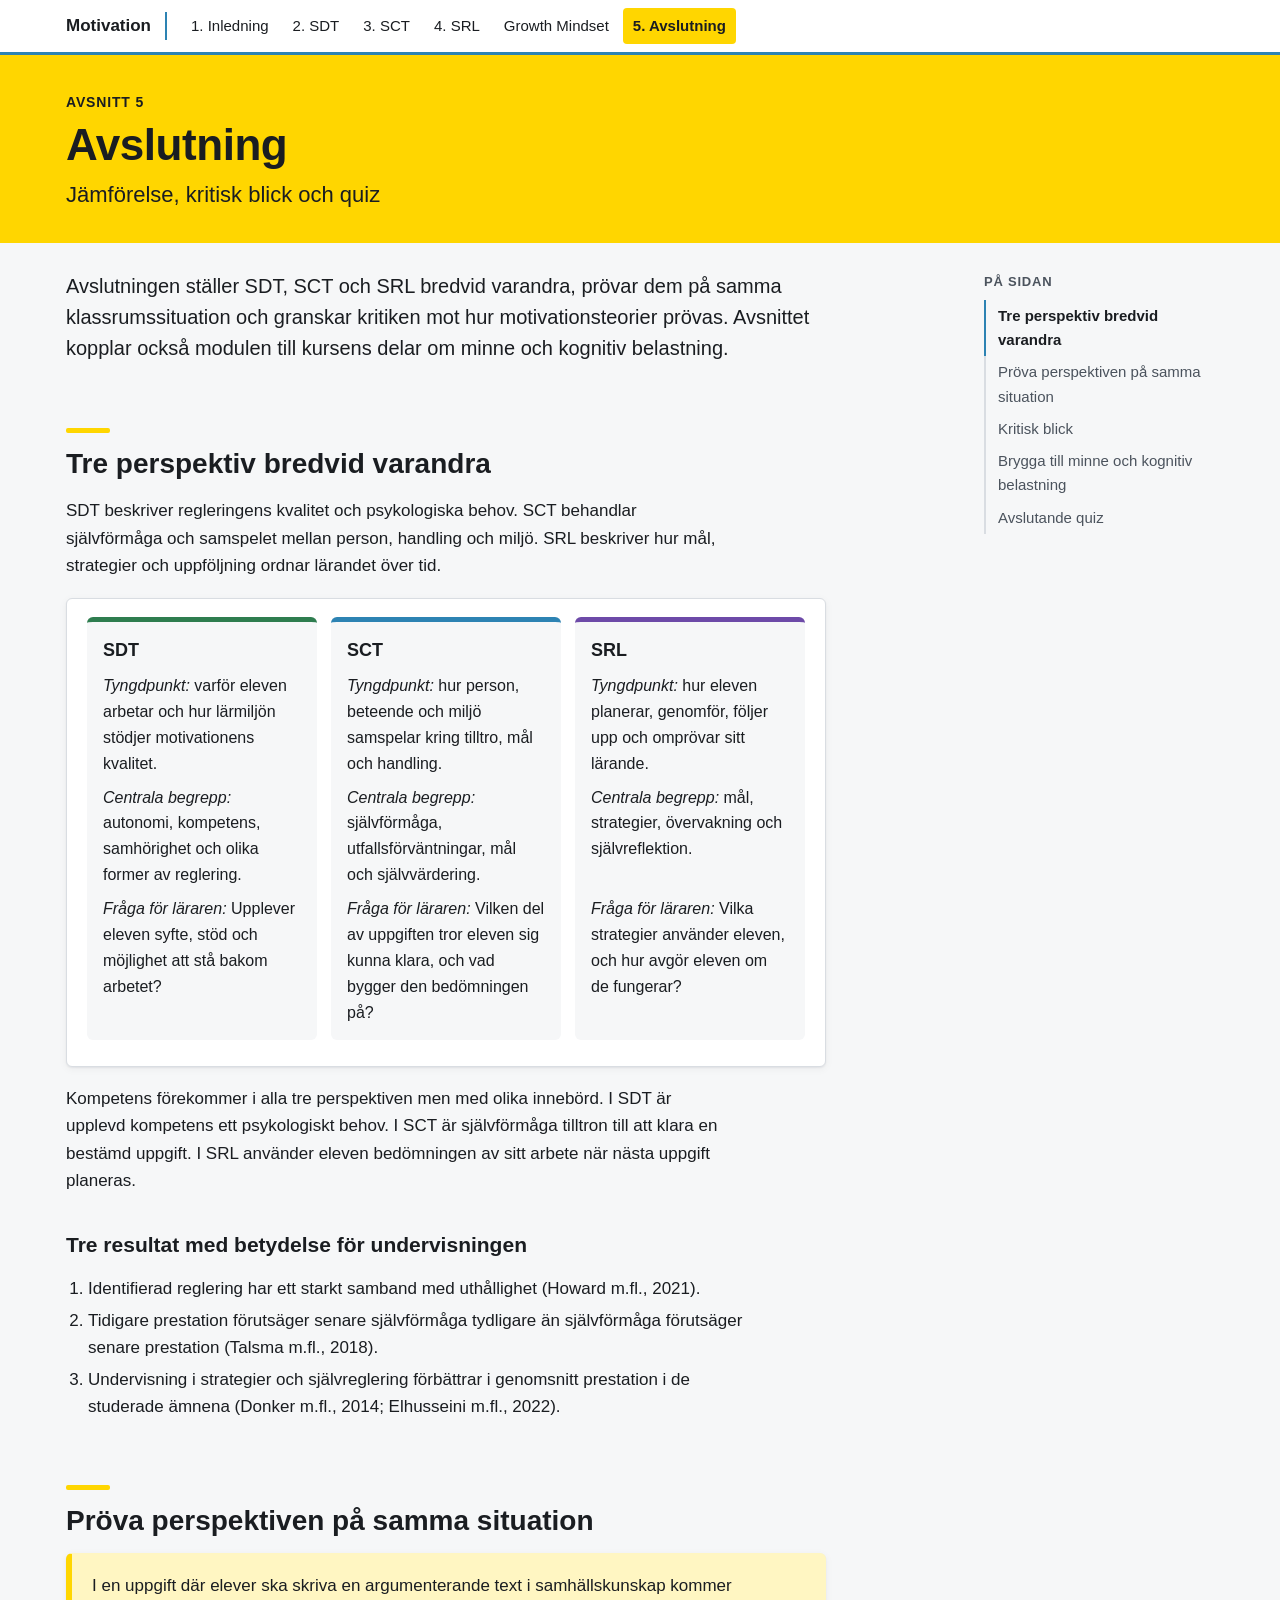
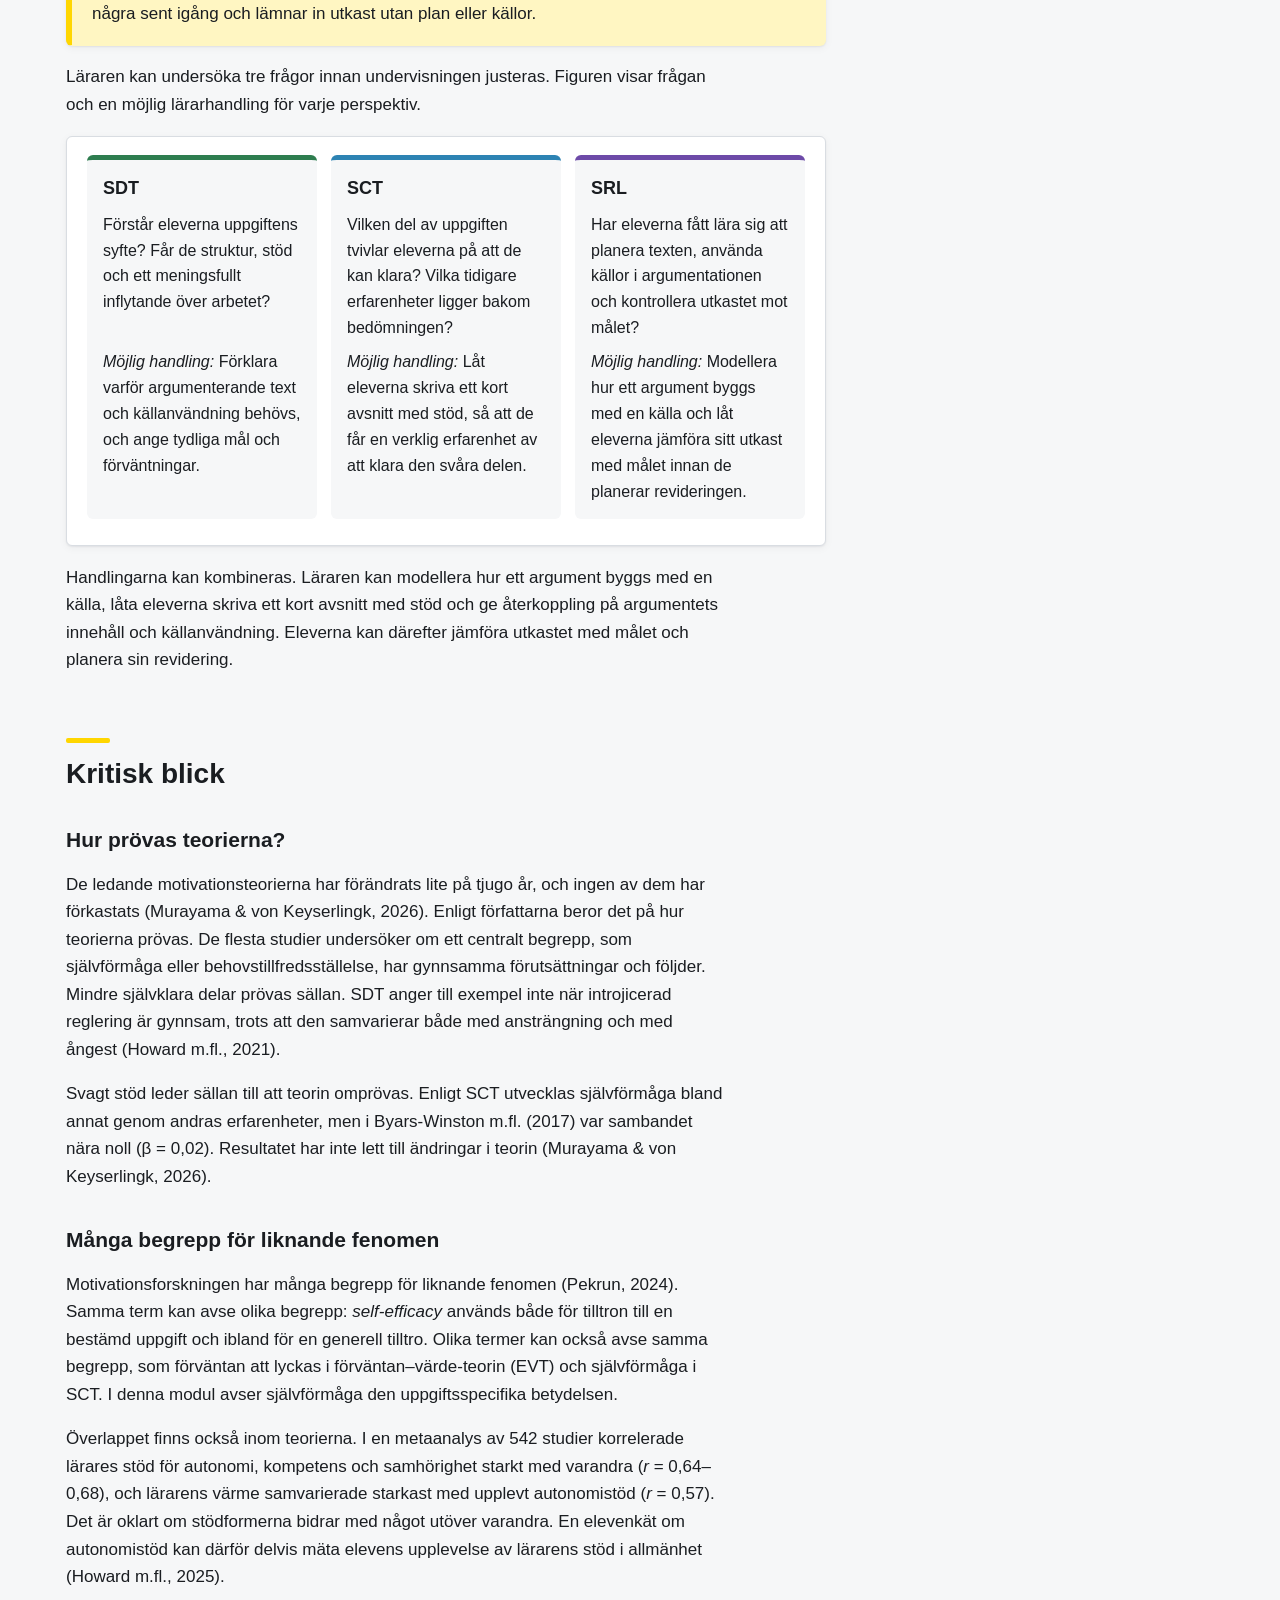
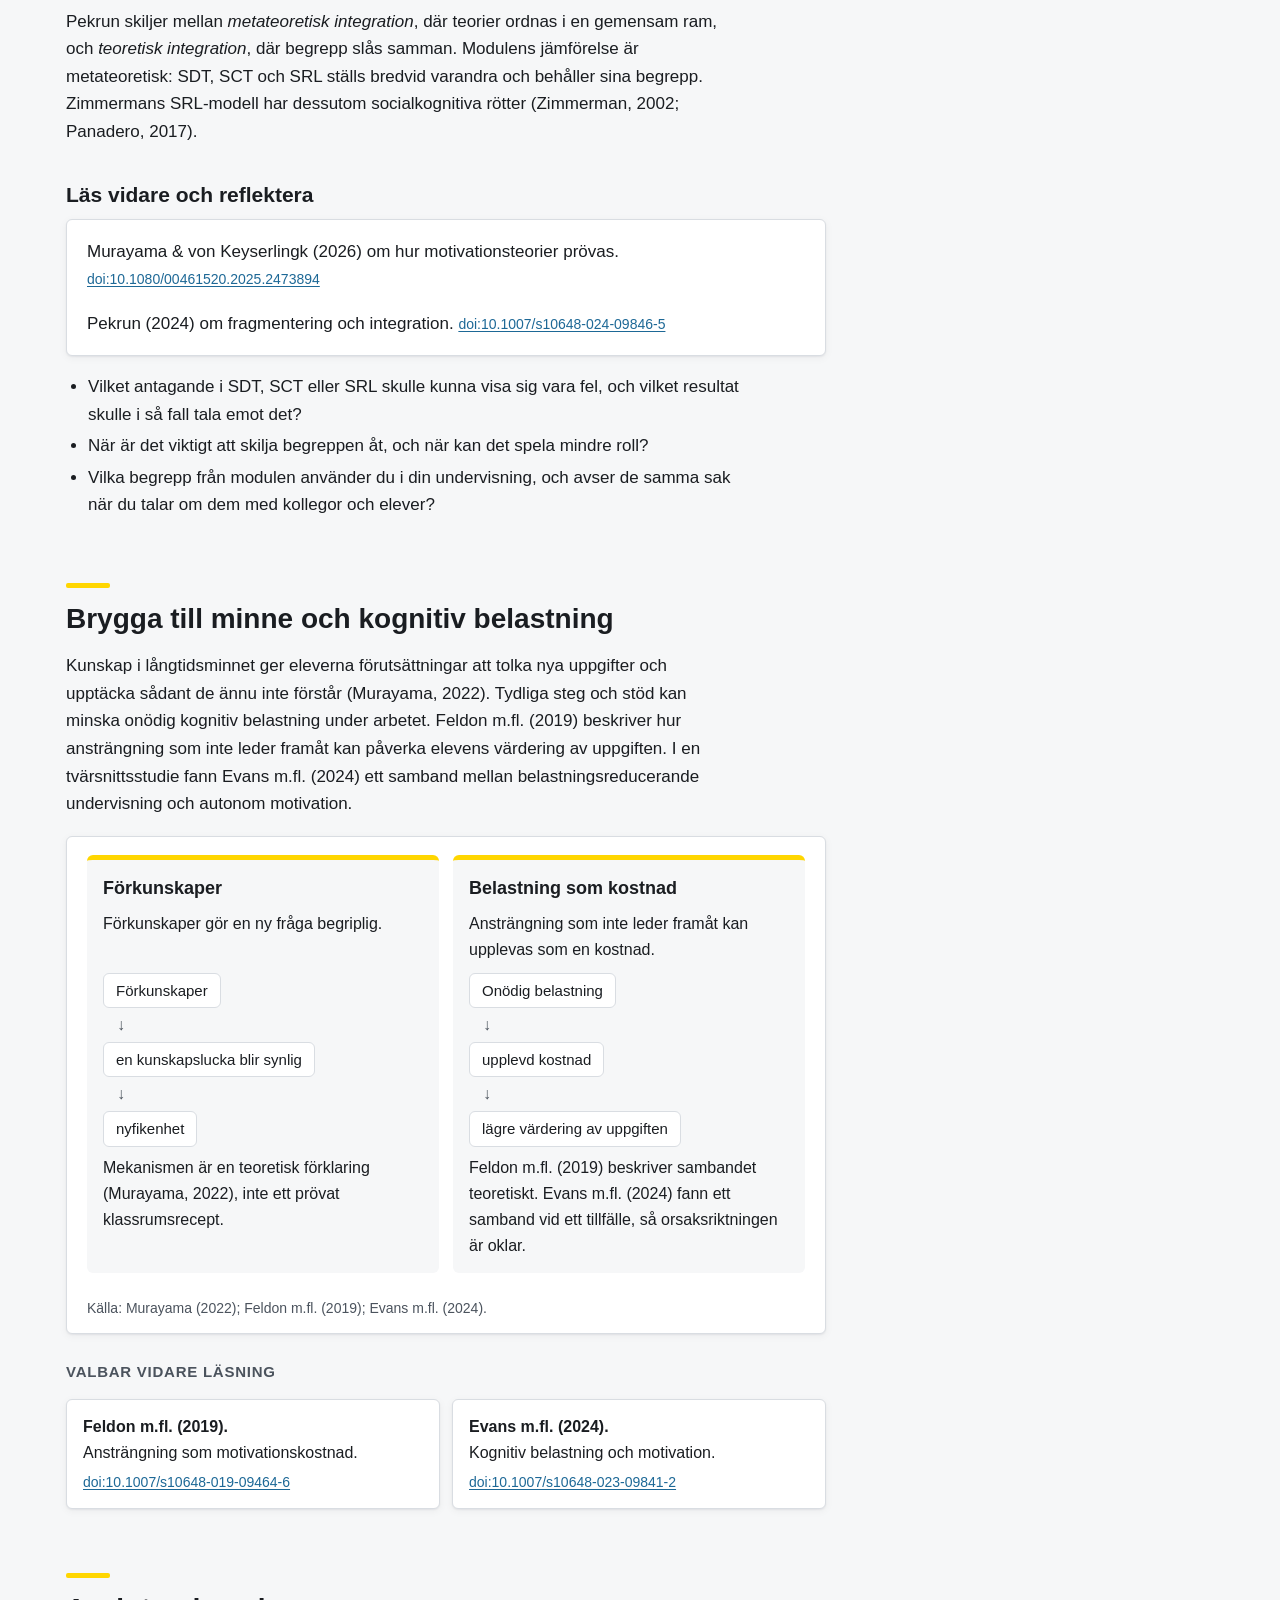
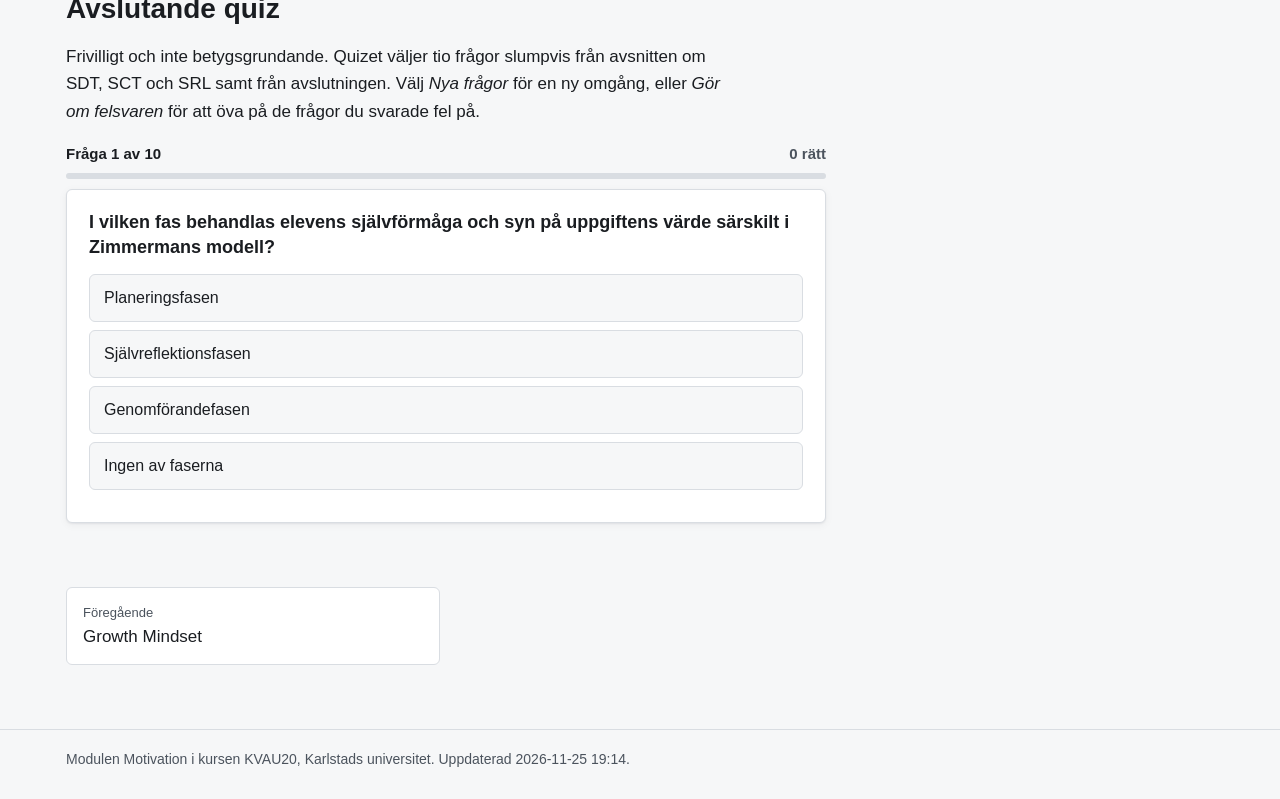
==== commit f480f69e: "Quiz: en fråga åt gången, blandade svarsalternativ Co-Authored-By: Claude Opus 5.5 <noreply@anthropi" ====
--- a/avslutning.html
+++ b/avslutning.html
@@ -6,7 +6,7 @@
 <meta name="robots" content="noindex, nofollow">
 <meta name="color-scheme" content="only light">
 <title>Avslutning: Jämförelse, kritisk blick och quiz – Motivation</title>
-<link rel="stylesheet" href="assets/stil.css?v=a5f472f8">
+<link rel="stylesheet" href="assets/stil.css?v=acad4ff3">
 </head>
 <body>
 <a class="sr" href="#innehall">Till innehållet</a>
@@ -107,7 +107,7 @@
 </main>
 <aside class="inneh"><div class="inneh-ruta"><details class="inneh-mobil" open><summary>På sidan</summary><h2 class="inneh-rubrik">På sidan</h2><ol><li><a href="#tre-perspektiv-bredvid-varandra">Tre perspektiv bredvid varandra</a></li><li><a href="#prova-perspektiven-pa-samma-situation">Pröva perspektiven på samma situation</a></li><li><a href="#kritisk-blick">Kritisk blick</a></li><li><a href="#brygga-till-minne-och-kognitiv-belastning">Brygga till minne och kognitiv belastning</a></li><li><a href="#avslutande-quiz">Avslutande quiz</a></li></ol></details></div></aside>
 </div>
-<footer class="fot"><div>Modulen Motivation i kursen KVAU20, Karlstads universitet. <span class="fot-tid">Uppdaterad 2026-11-25 19:11.</span></div></footer>
-<script src="assets/sida.js?v=60158f55" defer></script>
+<footer class="fot"><div>Modulen Motivation i kursen KVAU20, Karlstads universitet. <span class="fot-tid">Uppdaterad 2026-11-25 19:14.</span></div></footer>
+<script src="assets/sida.js?v=579637fa" defer></script>
 </body>
 </html>
--- a/assets/stil.css
+++ b/assets/stil.css
@@ -381,8 +381,6 @@
 
 /* Länkar i flikar till avsnitt */
 .till-avsnitt { display: inline-block; margin-top: 4px; font-weight: 600; }
-.quiz-status > span { flex: 1; }
-.quiz-status button[hidden] { display: none; }
 
 /* Smala skärmar: vägmodell och cirkel */
 @media (max-width: 560px) {
@@ -613,3 +611,21 @@
 .portal a.portal-nr:hover { background: var(--bla); }
 .portal-mini { max-width: 300px; display: block; margin-left: auto; margin-right: auto; }
 .fot-tid { color: var(--text-2); }
+
+/* ---------- Quiz: en fråga åt gången ---------- */
+.quiz { gap: 10px; max-width: 760px; }
+.quiz-huvud { display: grid; grid-template-columns: 1fr auto; gap: 6px 12px; align-items: center; font-weight: 600; font-size: 15px; }
+.quiz-huvud[hidden] { display: none; }
+.quiz-poang { color: var(--text-2); }
+.quiz-framsteg { grid-column: 1 / -1; height: 6px; border-radius: 3px; background: var(--linje); overflow: hidden; }
+.quiz-framsteg > div { height: 100%; width: 0; background: var(--bla); transition: width .3s ease; }
+.quiz-fraga { padding: 20px 22px; }
+.quiz-fraga:focus { outline: none; }
+.quiz-fraga h3 { font-size: 18px; margin: 0 0 14px; }
+.quiz-svar p { margin: 14px 0 0; }
+.quiz-nasta, .quiz-knappar button { font: inherit; font-size: 15px; font-weight: 600; cursor: pointer; margin-top: 14px; padding: 8px 18px; border-radius: 999px; border: 1px solid var(--bla); background: var(--bla); color: #fff; }
+.quiz-knappar { display: flex; flex-wrap: wrap; gap: 8px; }
+.quiz-knappar button:not(.quiz-nasta) { background: var(--yta); color: var(--text); border-color: var(--linje); }
+.quiz-etikett { margin: 0; font-size: 12px; font-weight: 700; letter-spacing: .06em; text-transform: uppercase; color: var(--text-2); }
+.quiz-resultat { margin: 4px 0 6px; font-size: 28px; font-weight: 800; }
+@media (prefers-reduced-motion: reduce) { .quiz-framsteg > div { transition: none; } }
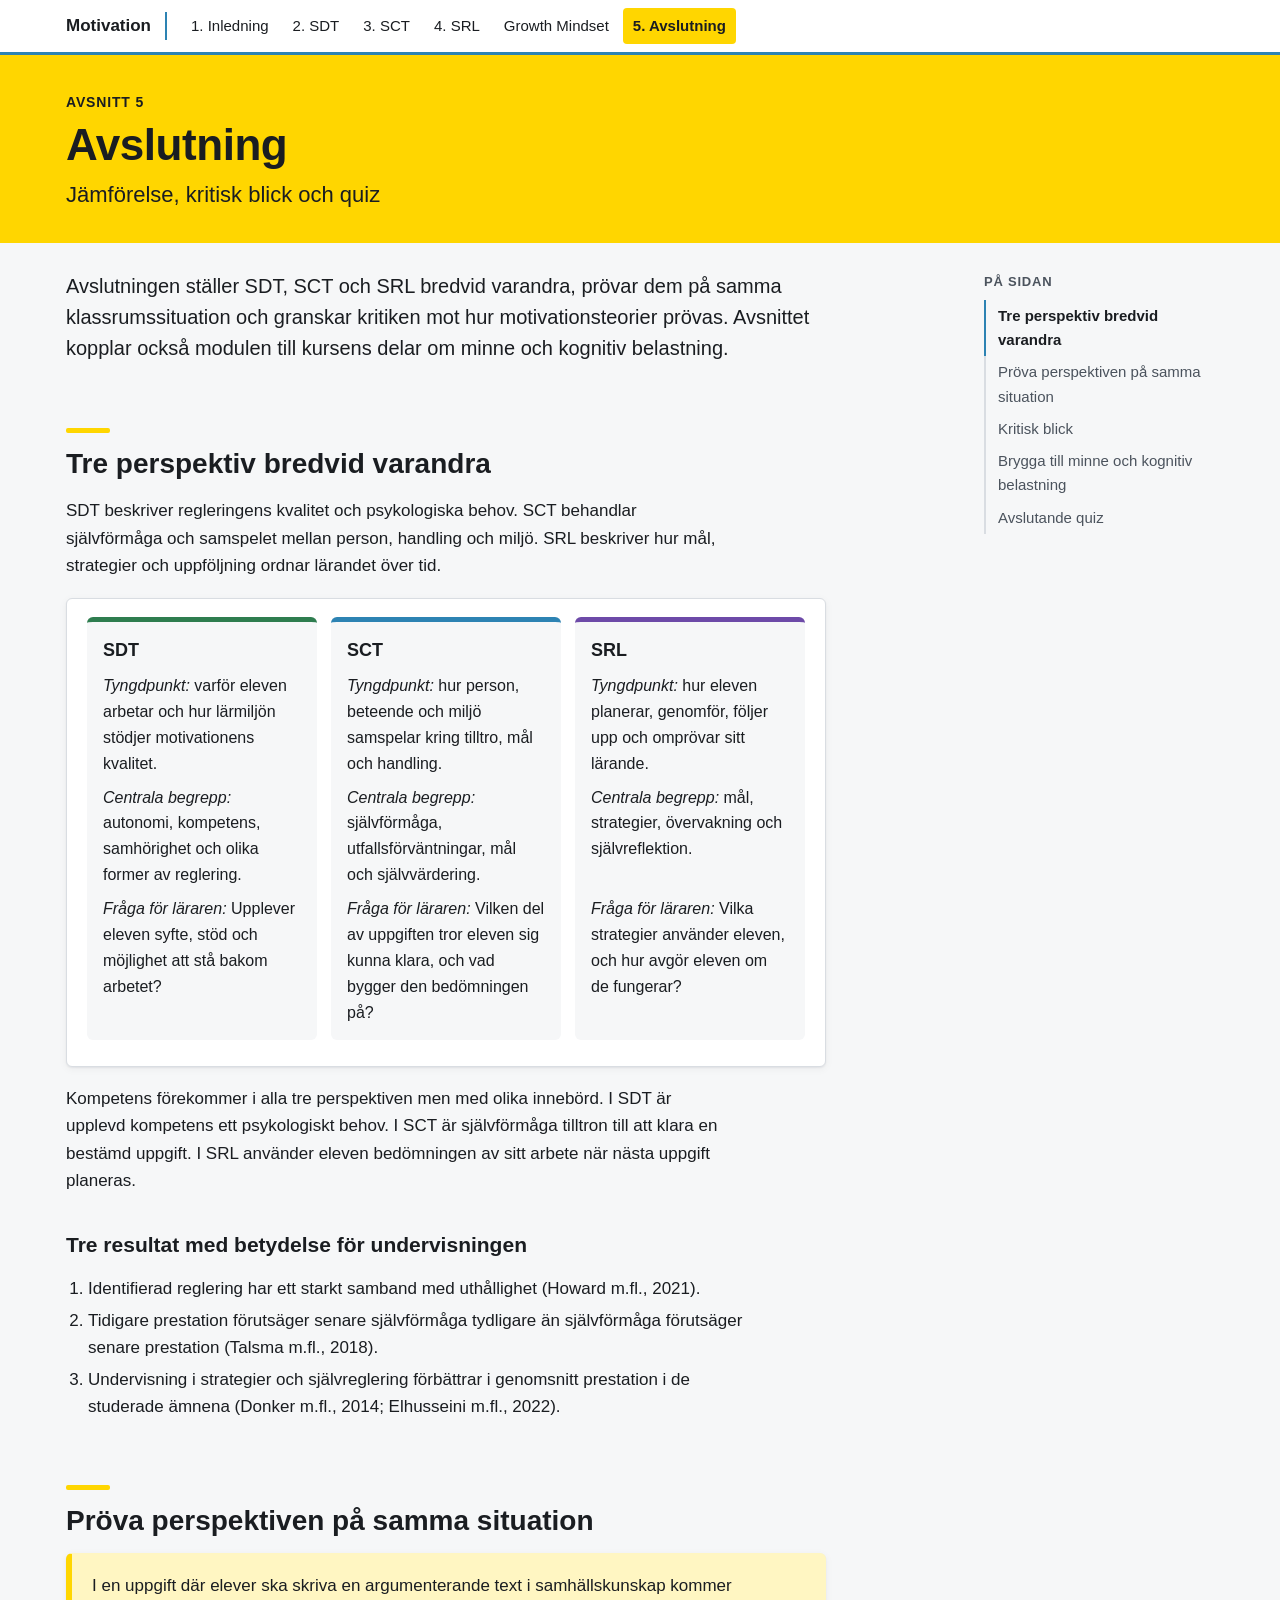
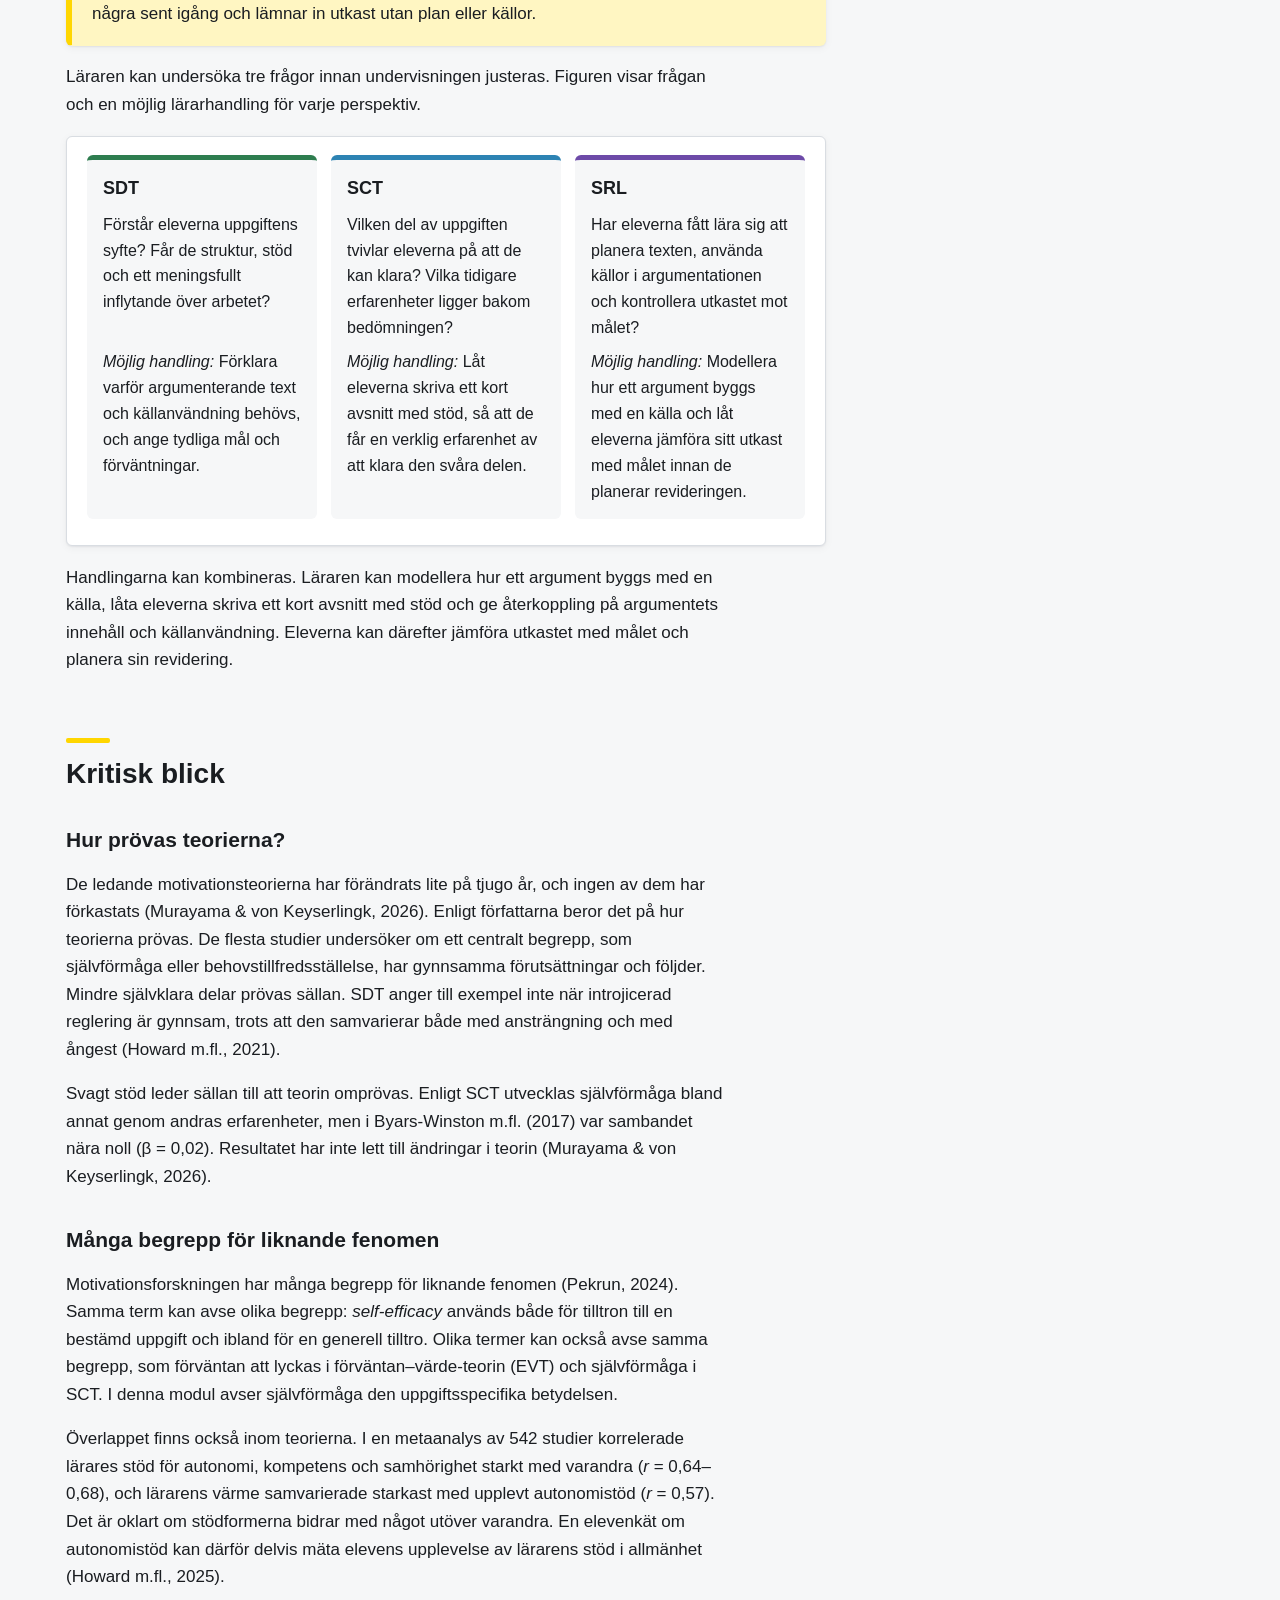
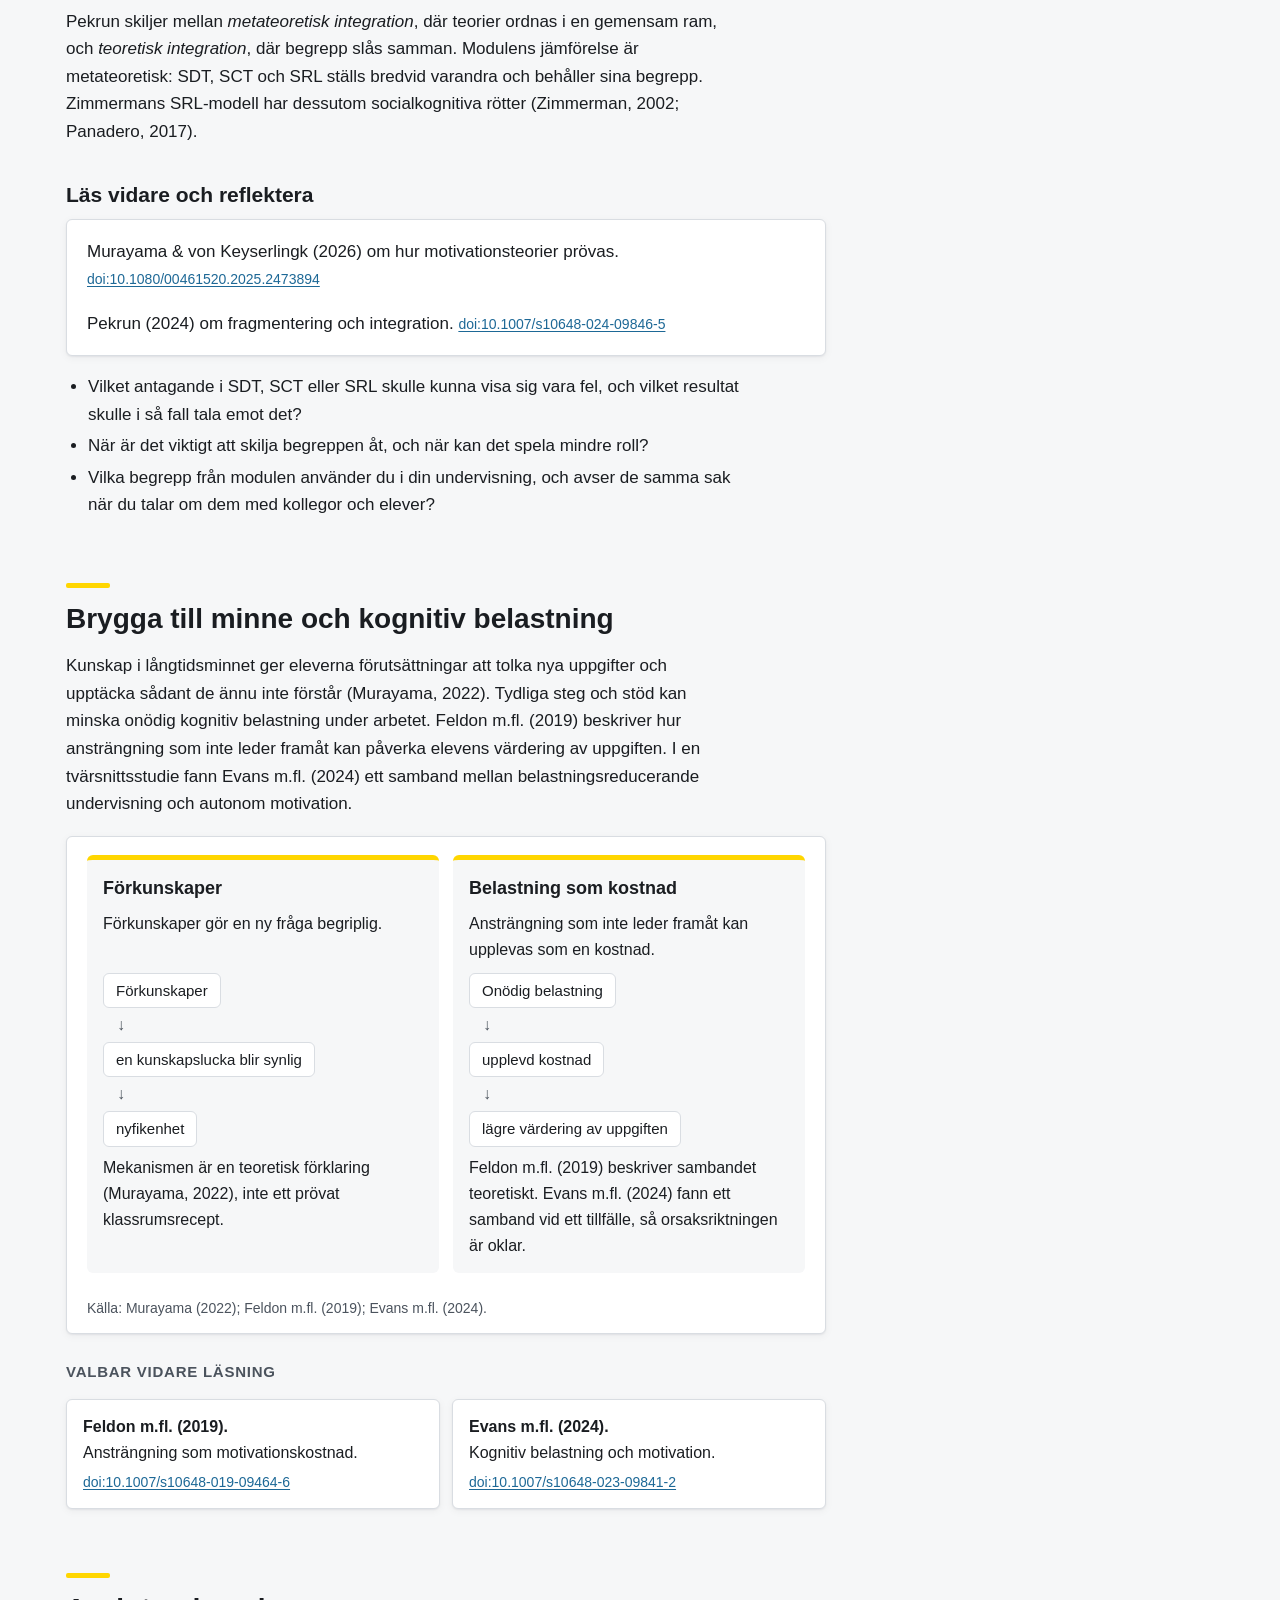
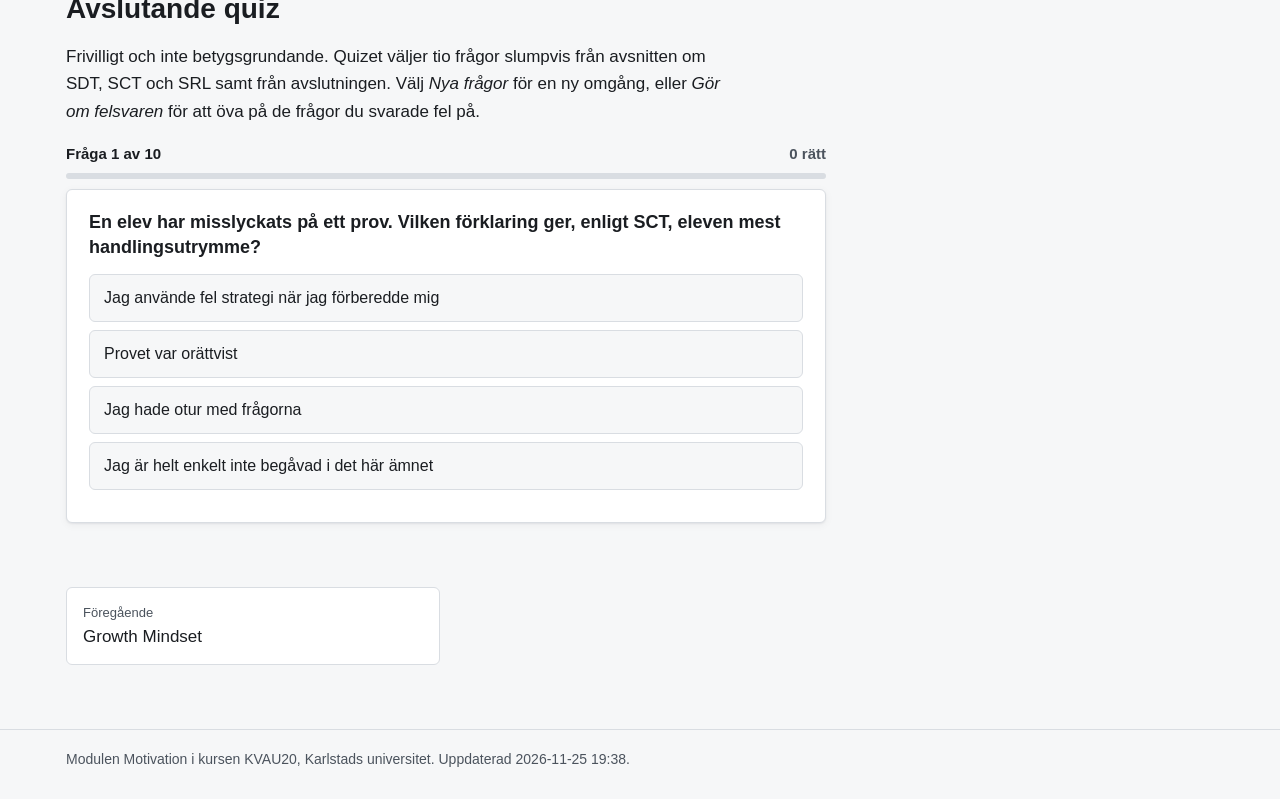
==== commit f10955cc: "Portal: rubriken Tre teorier Co-Authored-By: Claude Opus 5.5 <noreply@anthropic.com>" ====
--- a/avslutning.html
+++ b/avslutning.html
@@ -107,7 +107,7 @@
 </main>
 <aside class="inneh"><div class="inneh-ruta"><details class="inneh-mobil" open><summary>På sidan</summary><h2 class="inneh-rubrik">På sidan</h2><ol><li><a href="#tre-perspektiv-bredvid-varandra">Tre perspektiv bredvid varandra</a></li><li><a href="#prova-perspektiven-pa-samma-situation">Pröva perspektiven på samma situation</a></li><li><a href="#kritisk-blick">Kritisk blick</a></li><li><a href="#brygga-till-minne-och-kognitiv-belastning">Brygga till minne och kognitiv belastning</a></li><li><a href="#avslutande-quiz">Avslutande quiz</a></li></ol></details></div></aside>
 </div>
-<footer class="fot"><div>Modulen Motivation i kursen KVAU20, Karlstads universitet. <span class="fot-tid">Uppdaterad 2026-11-25 19:14.</span></div></footer>
+<footer class="fot"><div>Modulen Motivation i kursen KVAU20, Karlstads universitet. <span class="fot-tid">Uppdaterad 2026-11-25 19:38.</span></div></footer>
 <script src="assets/sida.js?v=579637fa" defer></script>
 </body>
 </html>
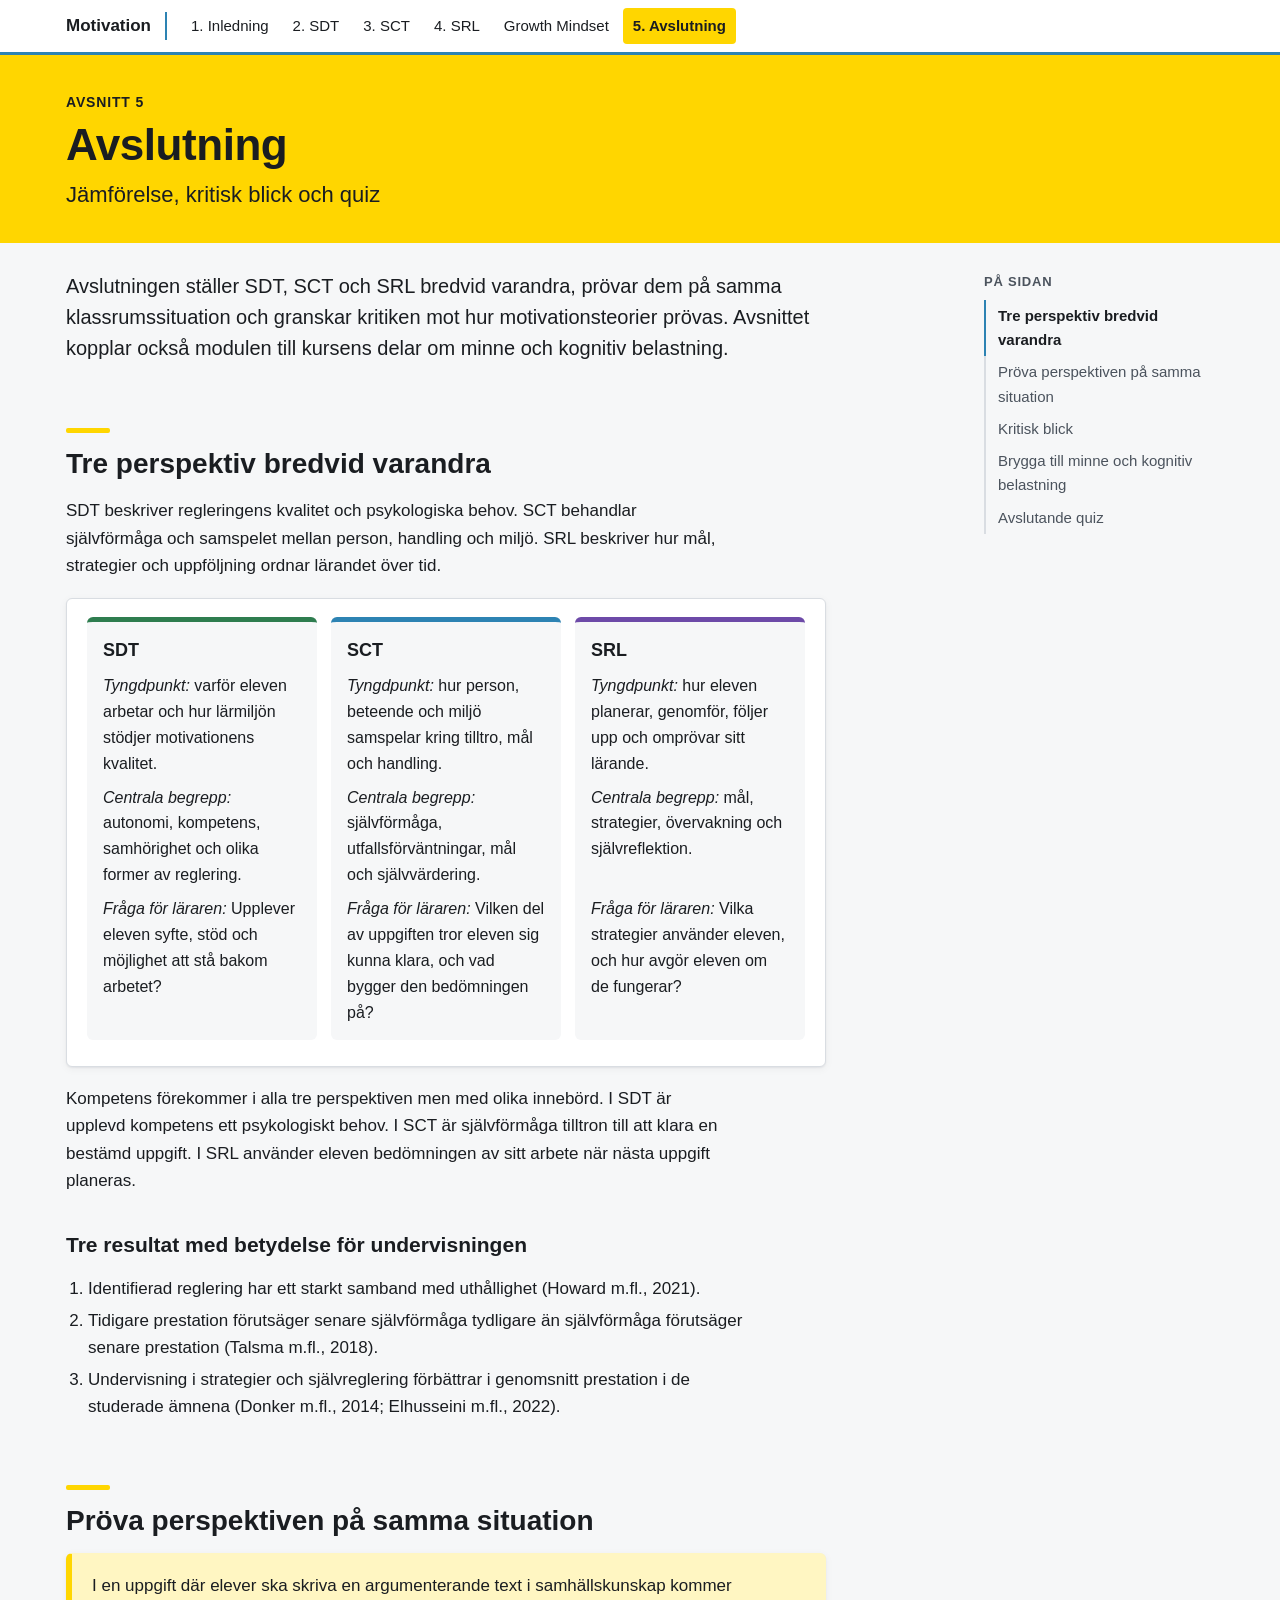
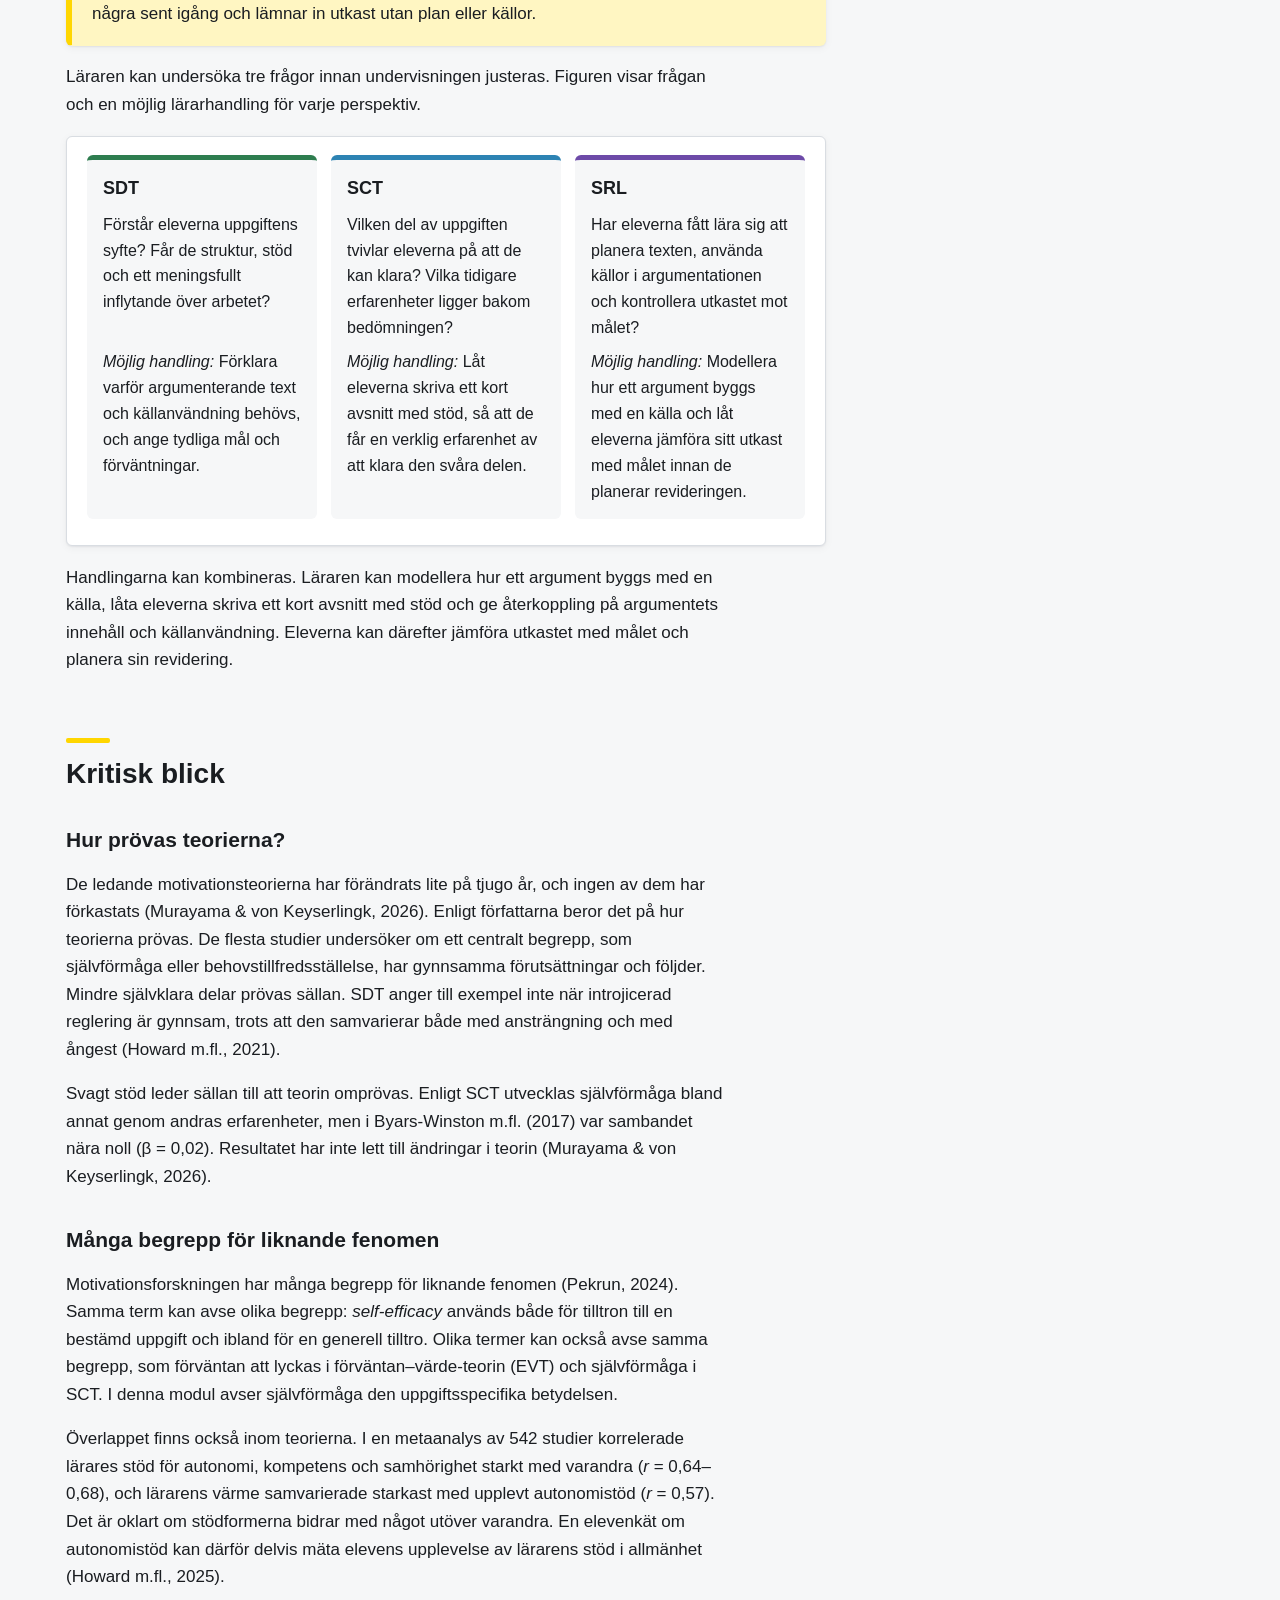
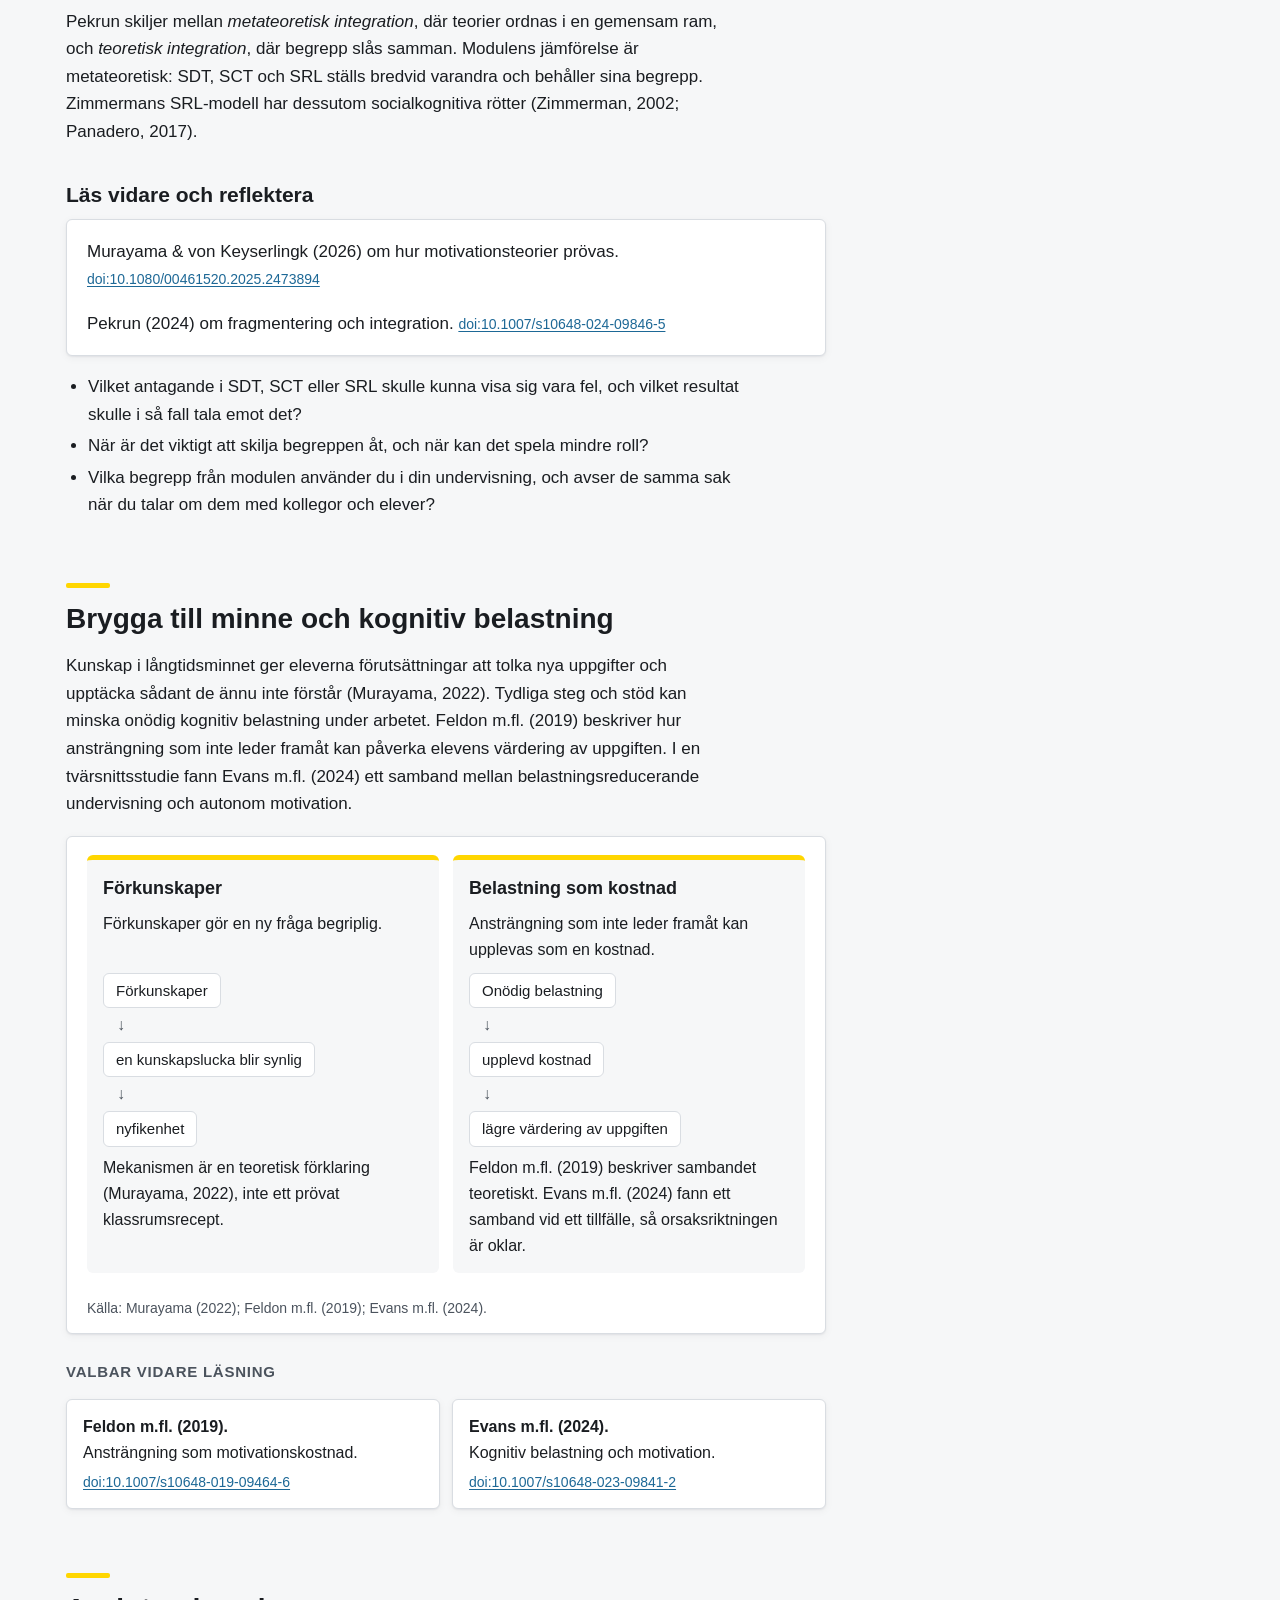
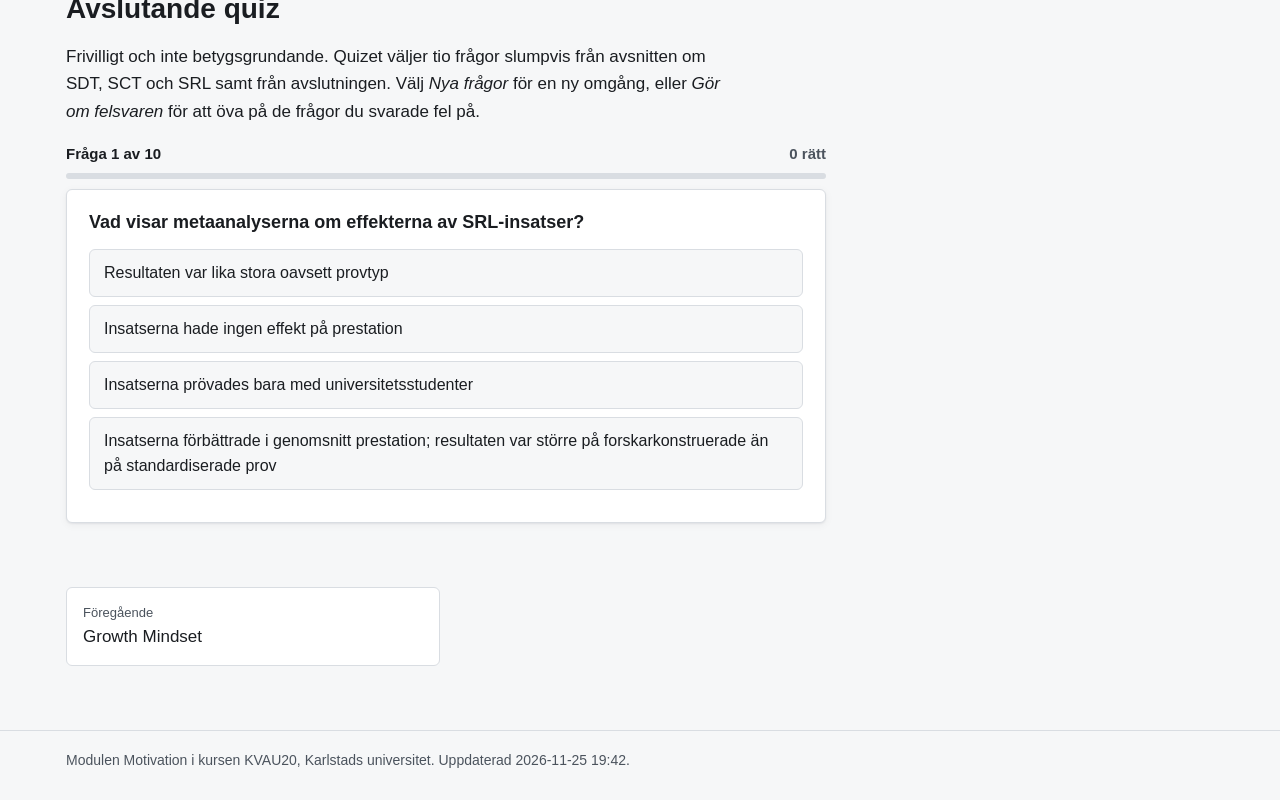
==== commit 1504fa40: "Inledning: rubriken Modul: motivation Co-Authored-By: Claude Opus 5.5 <noreply@anthropic.com>" ====
--- a/avslutning.html
+++ b/avslutning.html
@@ -107,7 +107,7 @@
 </main>
 <aside class="inneh"><div class="inneh-ruta"><details class="inneh-mobil" open><summary>På sidan</summary><h2 class="inneh-rubrik">På sidan</h2><ol><li><a href="#tre-perspektiv-bredvid-varandra">Tre perspektiv bredvid varandra</a></li><li><a href="#prova-perspektiven-pa-samma-situation">Pröva perspektiven på samma situation</a></li><li><a href="#kritisk-blick">Kritisk blick</a></li><li><a href="#brygga-till-minne-och-kognitiv-belastning">Brygga till minne och kognitiv belastning</a></li><li><a href="#avslutande-quiz">Avslutande quiz</a></li></ol></details></div></aside>
 </div>
-<footer class="fot"><div>Modulen Motivation i kursen KVAU20, Karlstads universitet. <span class="fot-tid">Uppdaterad 2026-11-25 19:38.</span></div></footer>
+<footer class="fot"><div>Modulen Motivation i kursen KVAU20, Karlstads universitet. <span class="fot-tid">Uppdaterad 2026-11-25 19:42.</span></div></footer>
 <script src="assets/sida.js?v=579637fa" defer></script>
 </body>
 </html>
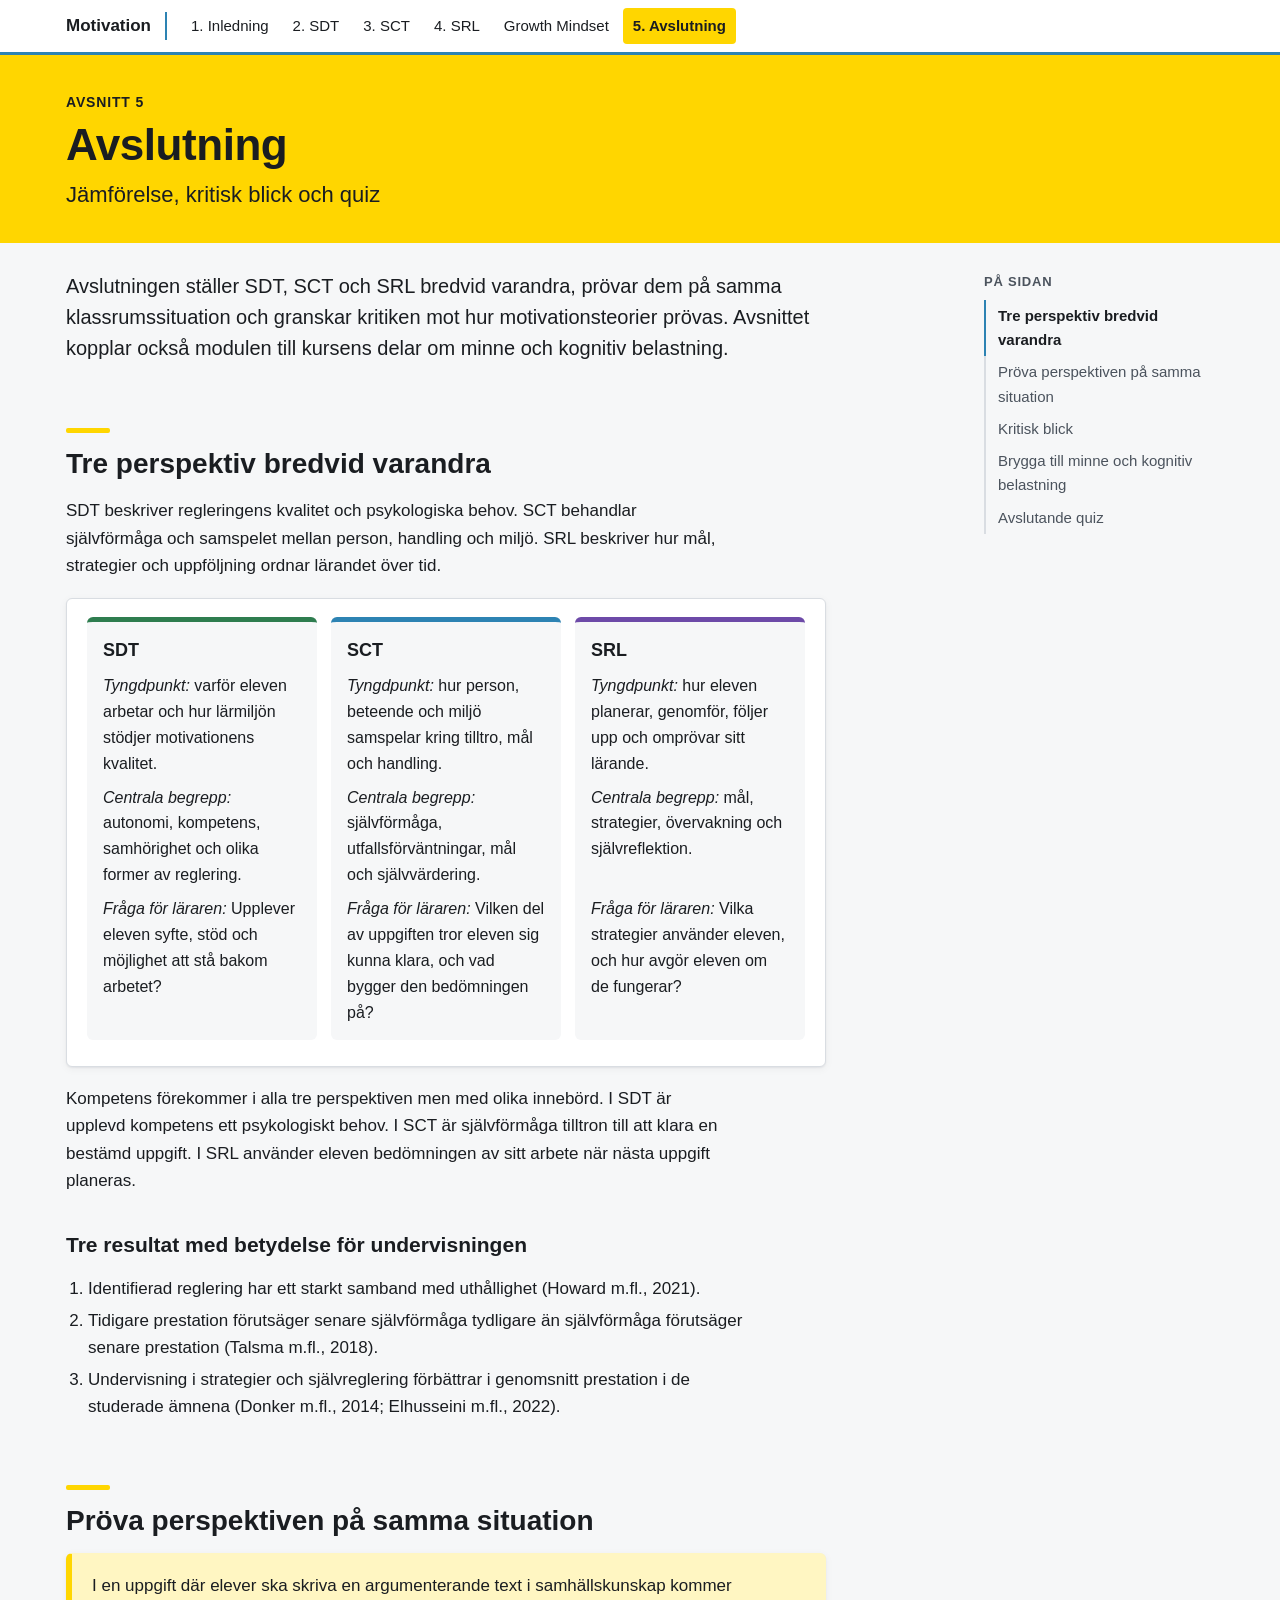
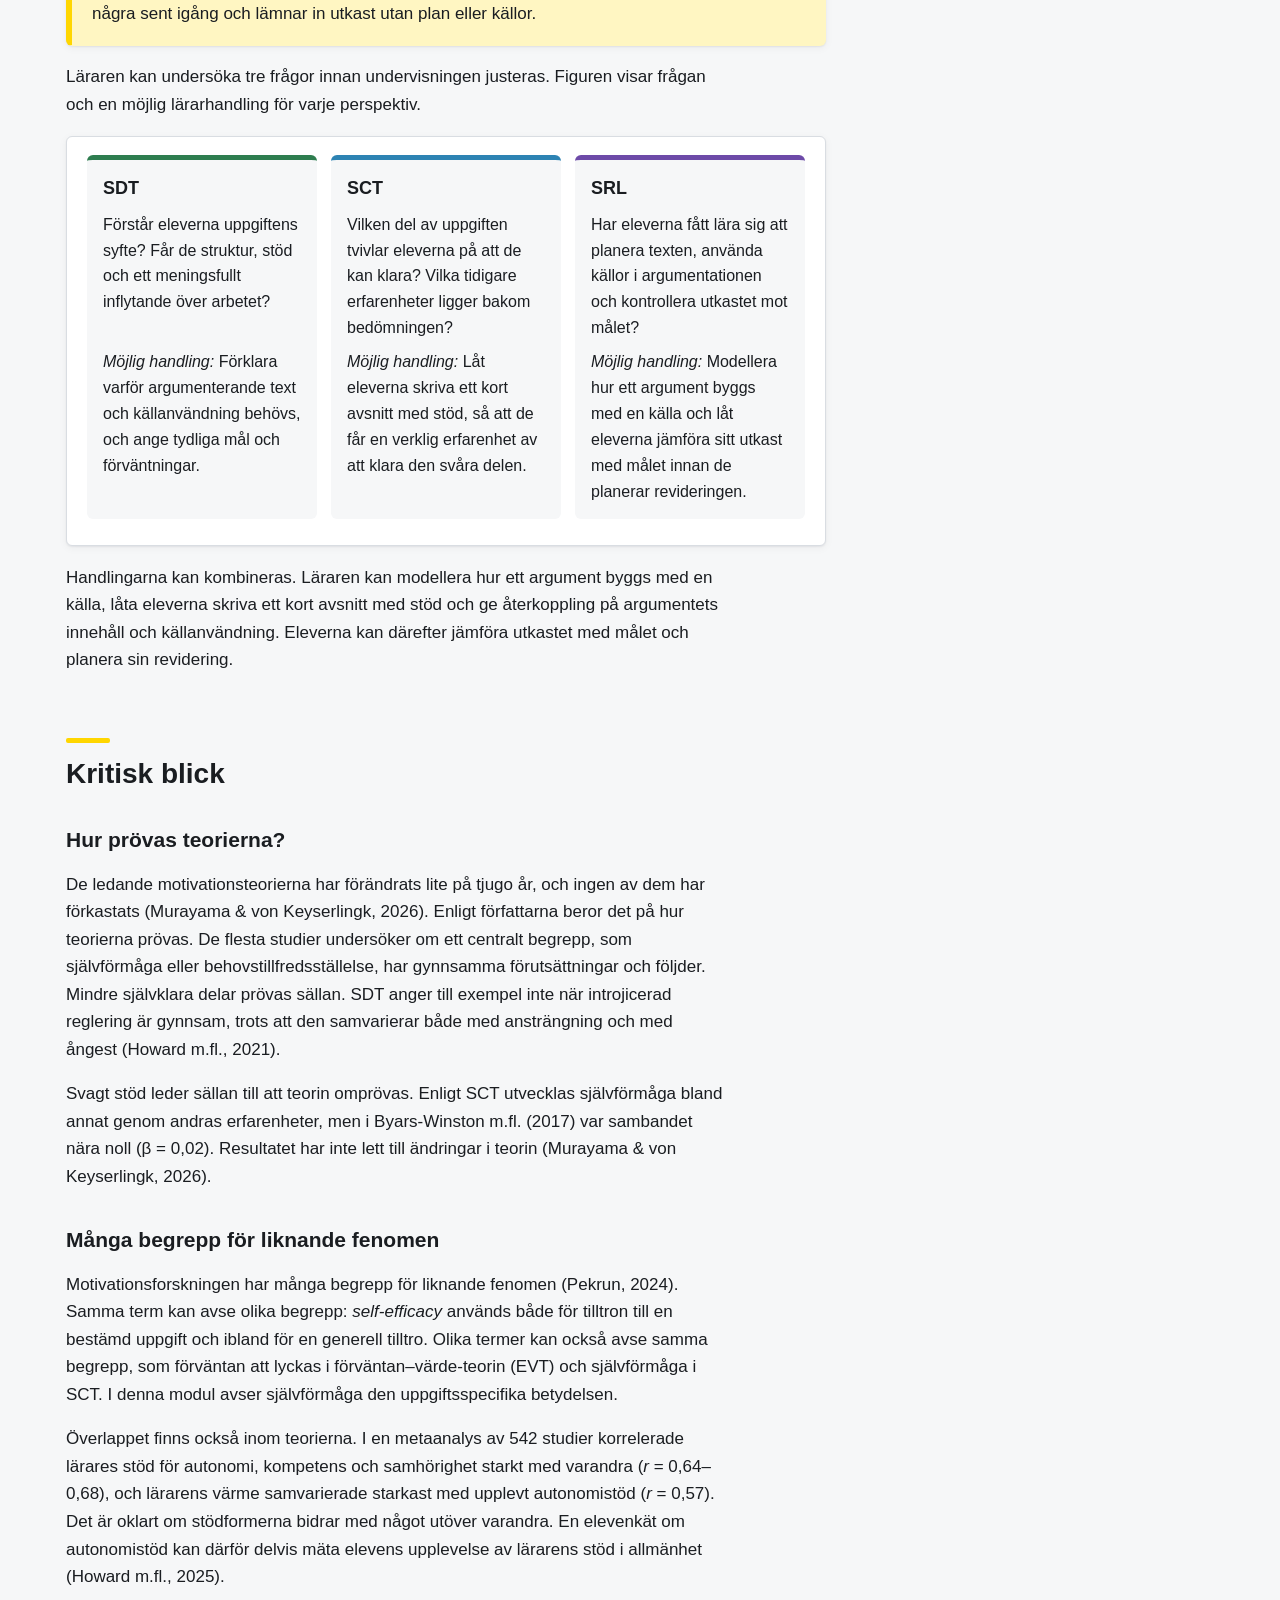
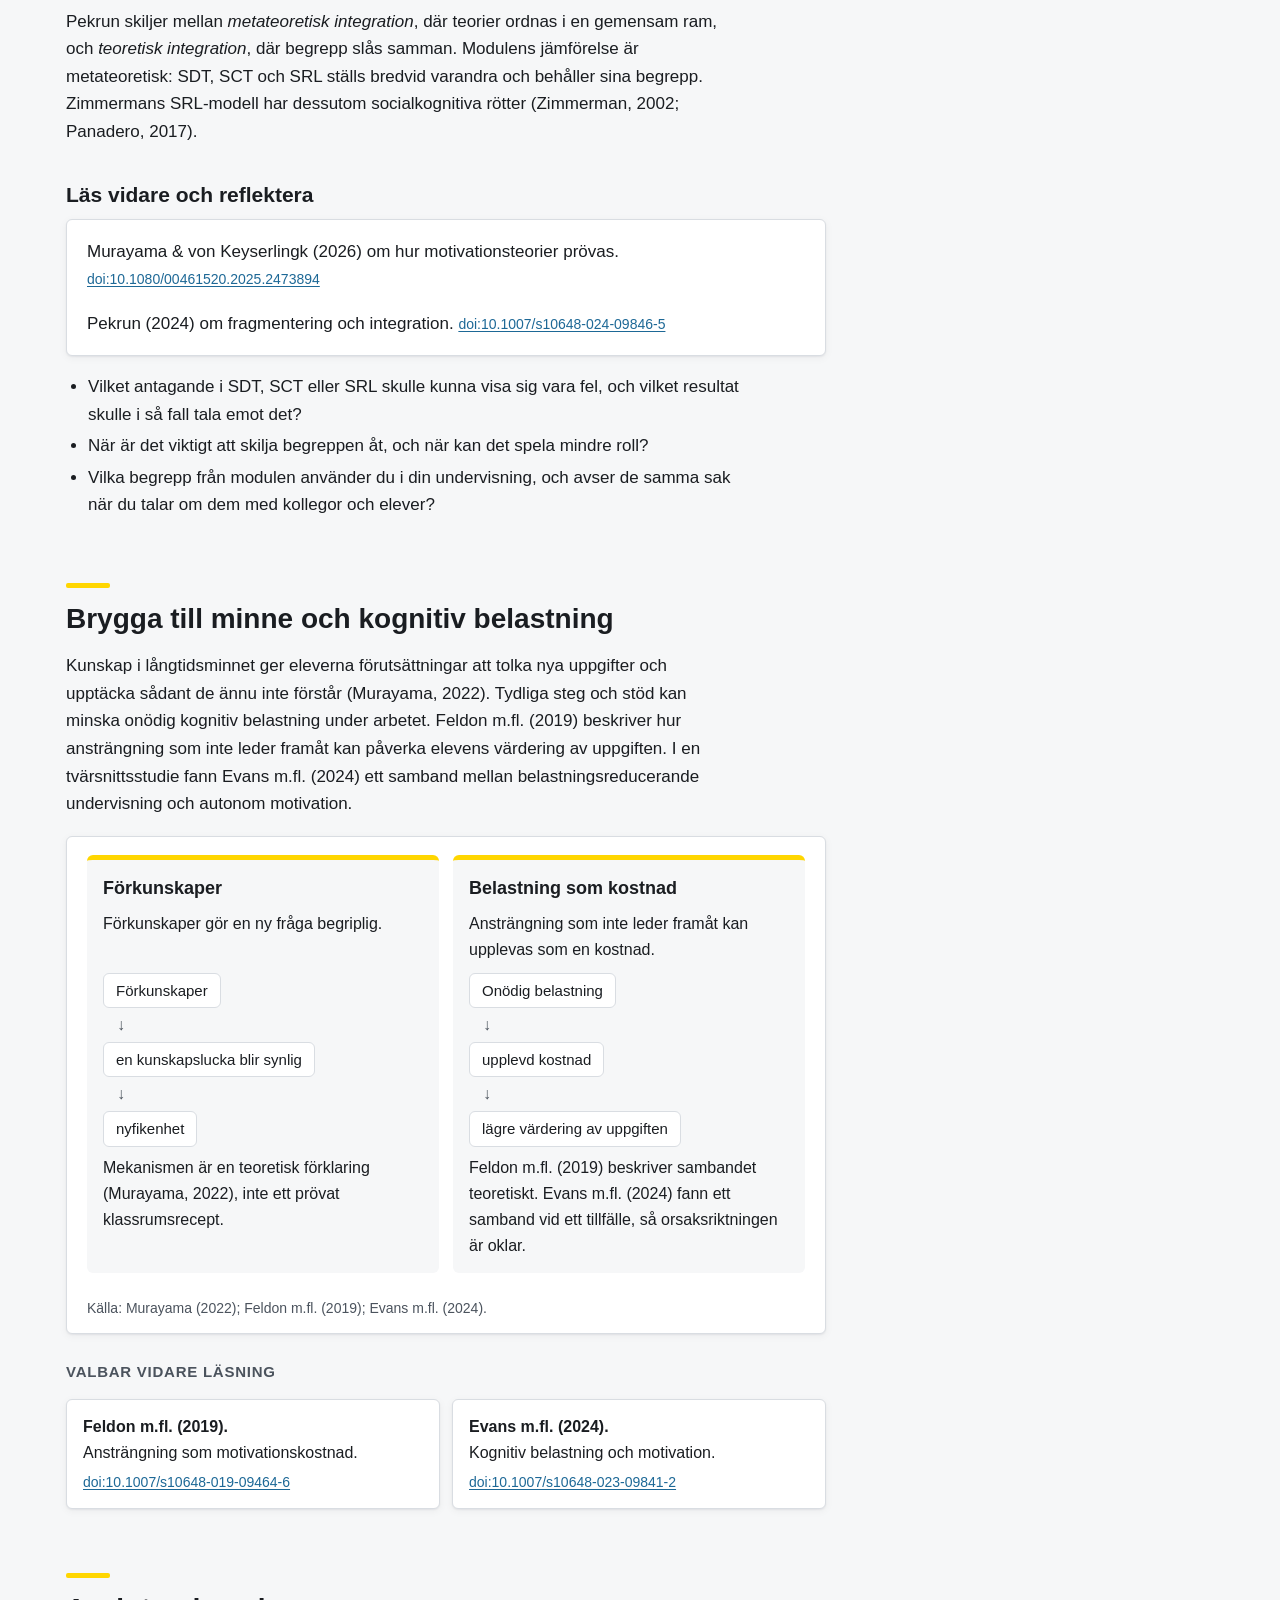
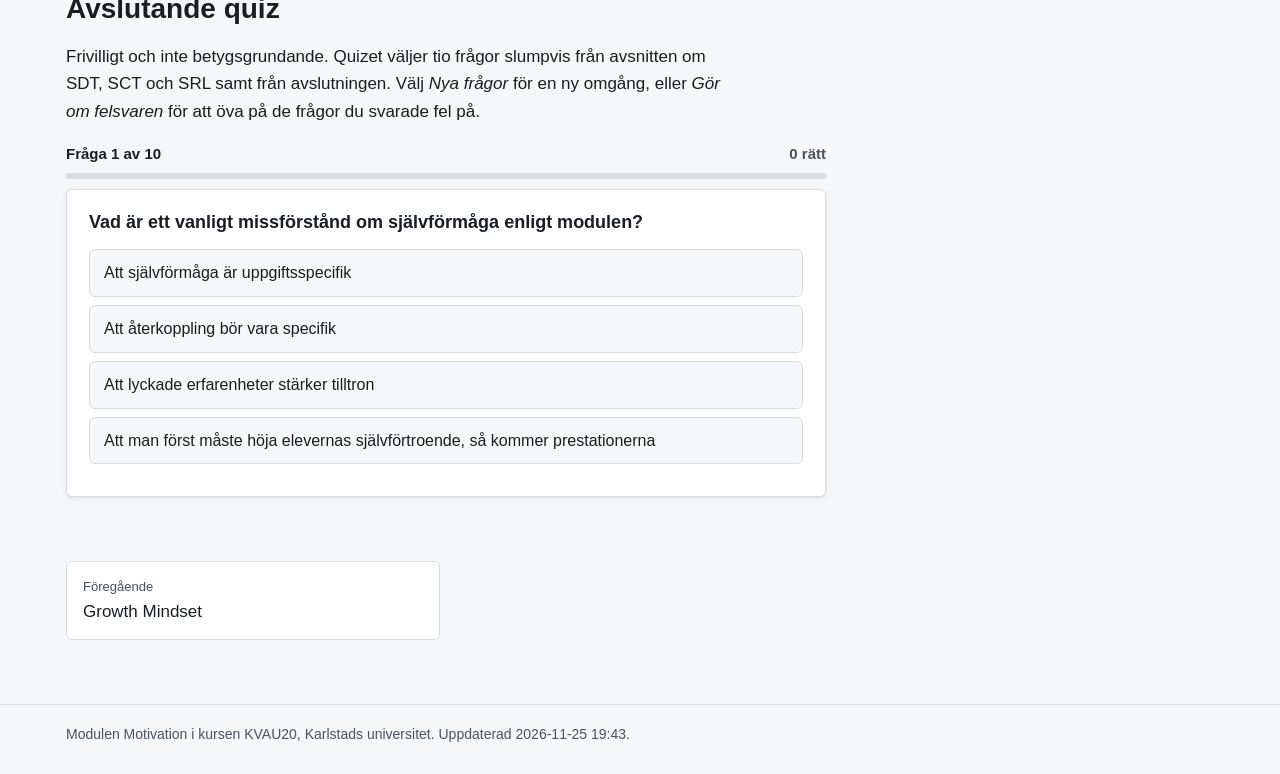
==== commit 7ce27762: "SRL: ta bort mening i evidensläget Co-Authored-By: Claude Opus 5.5 <noreply@anthropic.com>" ====
--- a/avslutning.html
+++ b/avslutning.html
@@ -107,7 +107,7 @@
 </main>
 <aside class="inneh"><div class="inneh-ruta"><details class="inneh-mobil" open><summary>På sidan</summary><h2 class="inneh-rubrik">På sidan</h2><ol><li><a href="#tre-perspektiv-bredvid-varandra">Tre perspektiv bredvid varandra</a></li><li><a href="#prova-perspektiven-pa-samma-situation">Pröva perspektiven på samma situation</a></li><li><a href="#kritisk-blick">Kritisk blick</a></li><li><a href="#brygga-till-minne-och-kognitiv-belastning">Brygga till minne och kognitiv belastning</a></li><li><a href="#avslutande-quiz">Avslutande quiz</a></li></ol></details></div></aside>
 </div>
-<footer class="fot"><div>Modulen Motivation i kursen KVAU20, Karlstads universitet. <span class="fot-tid">Uppdaterad 2026-11-25 19:42.</span></div></footer>
+<footer class="fot"><div>Modulen Motivation i kursen KVAU20, Karlstads universitet. <span class="fot-tid">Uppdaterad 2026-11-25 19:43.</span></div></footer>
 <script src="assets/sida.js?v=579637fa" defer></script>
 </body>
 </html>
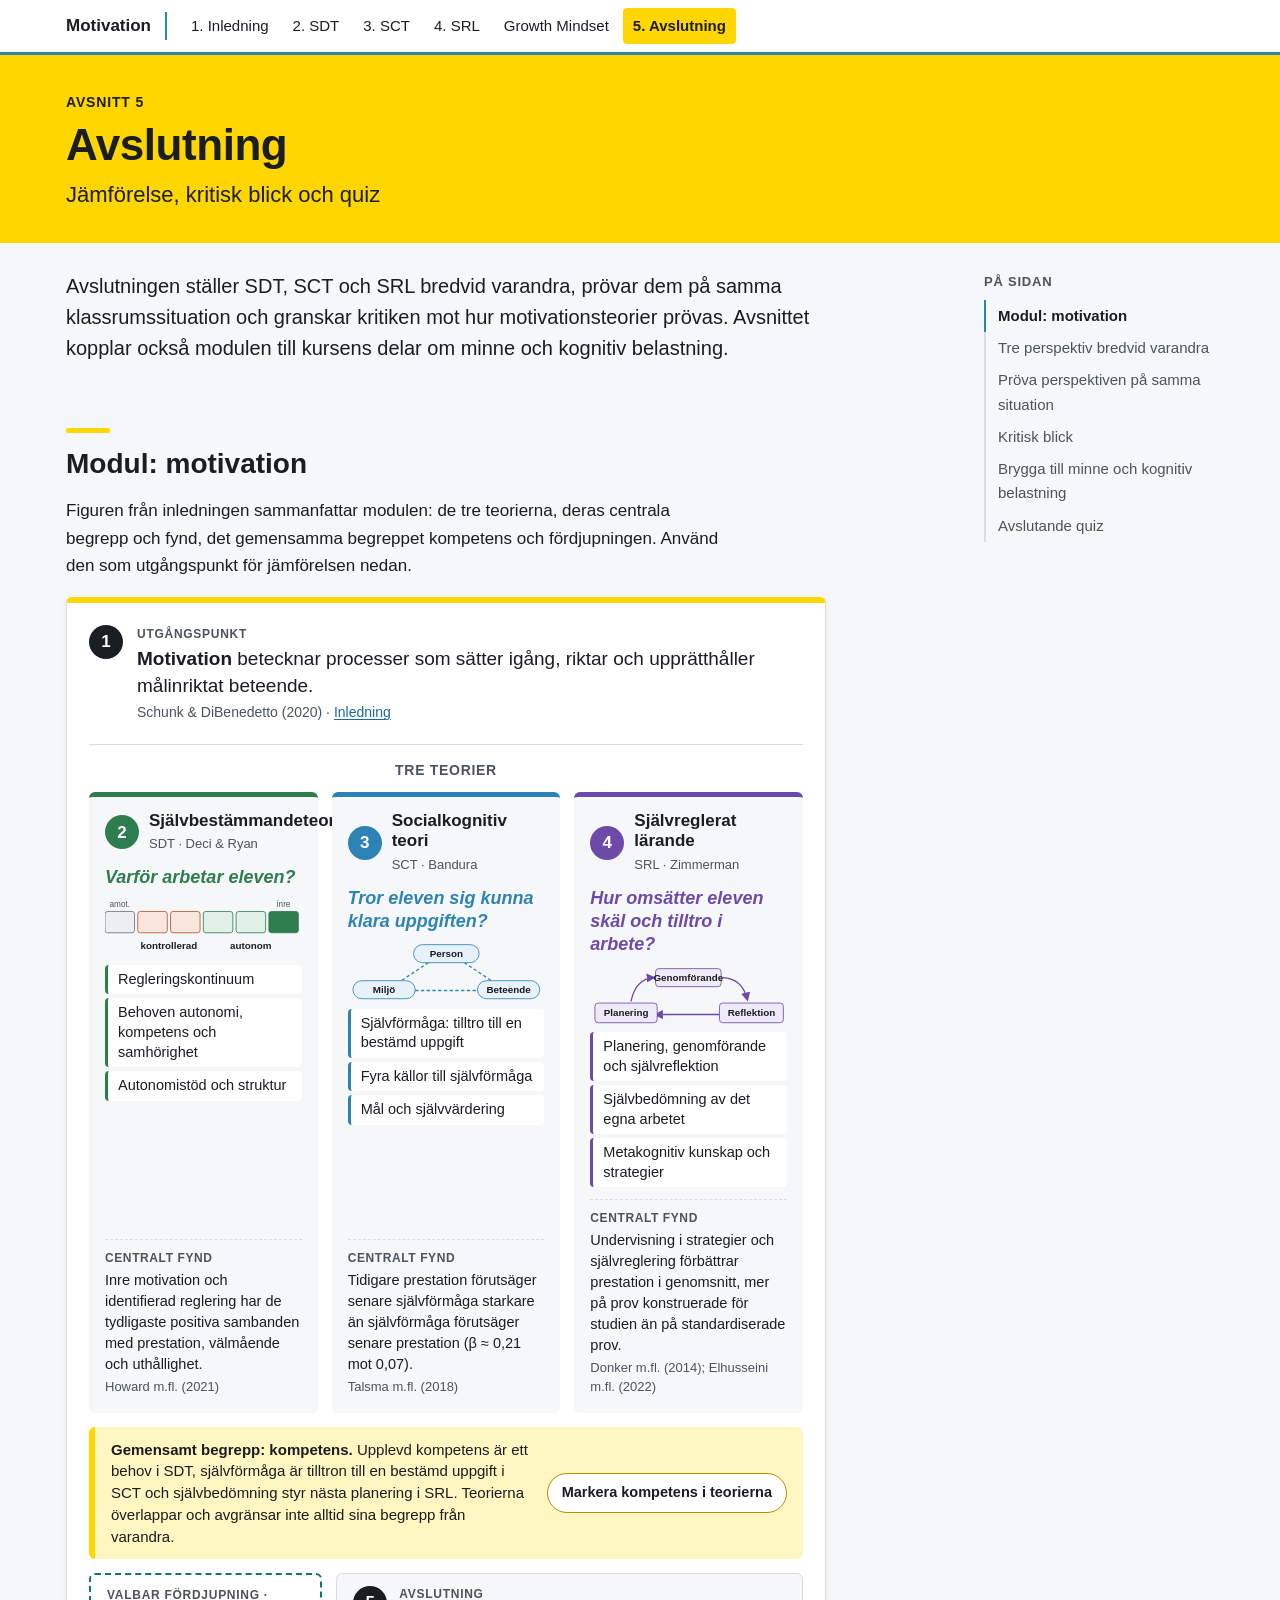
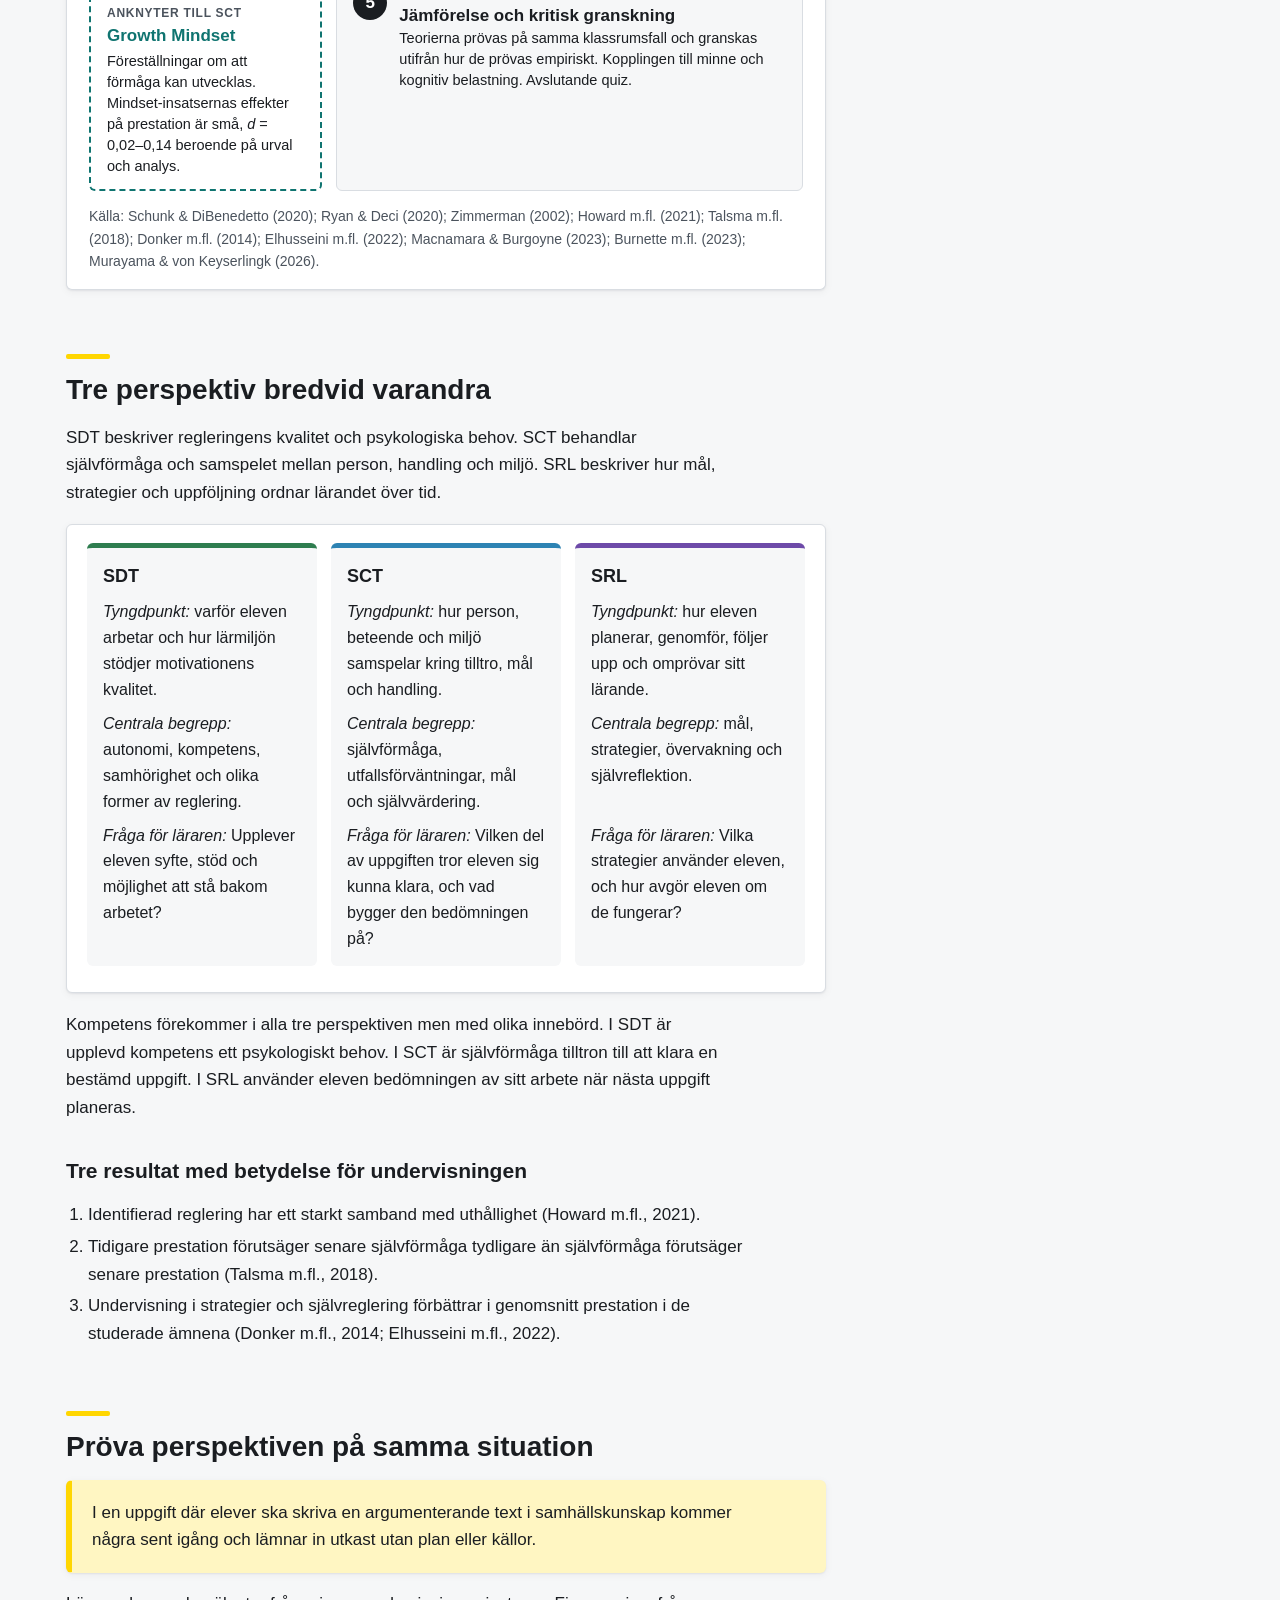
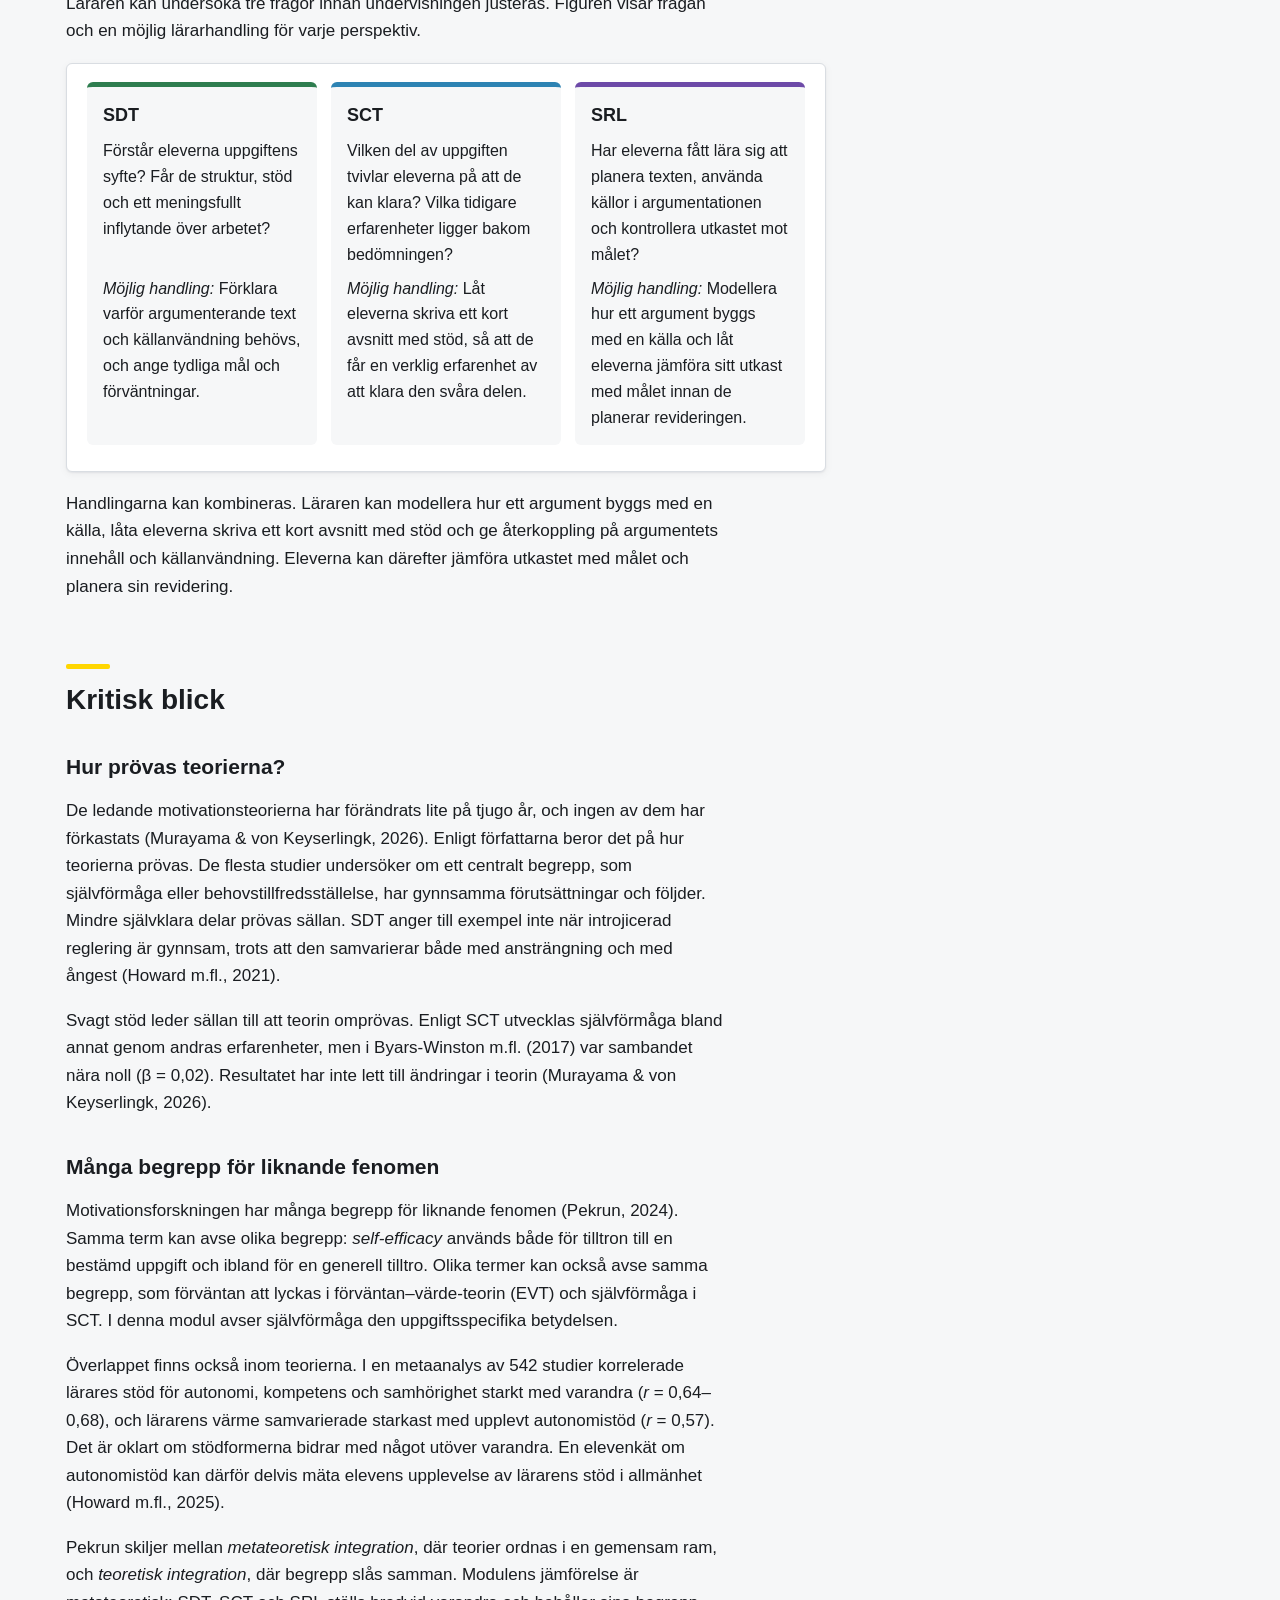
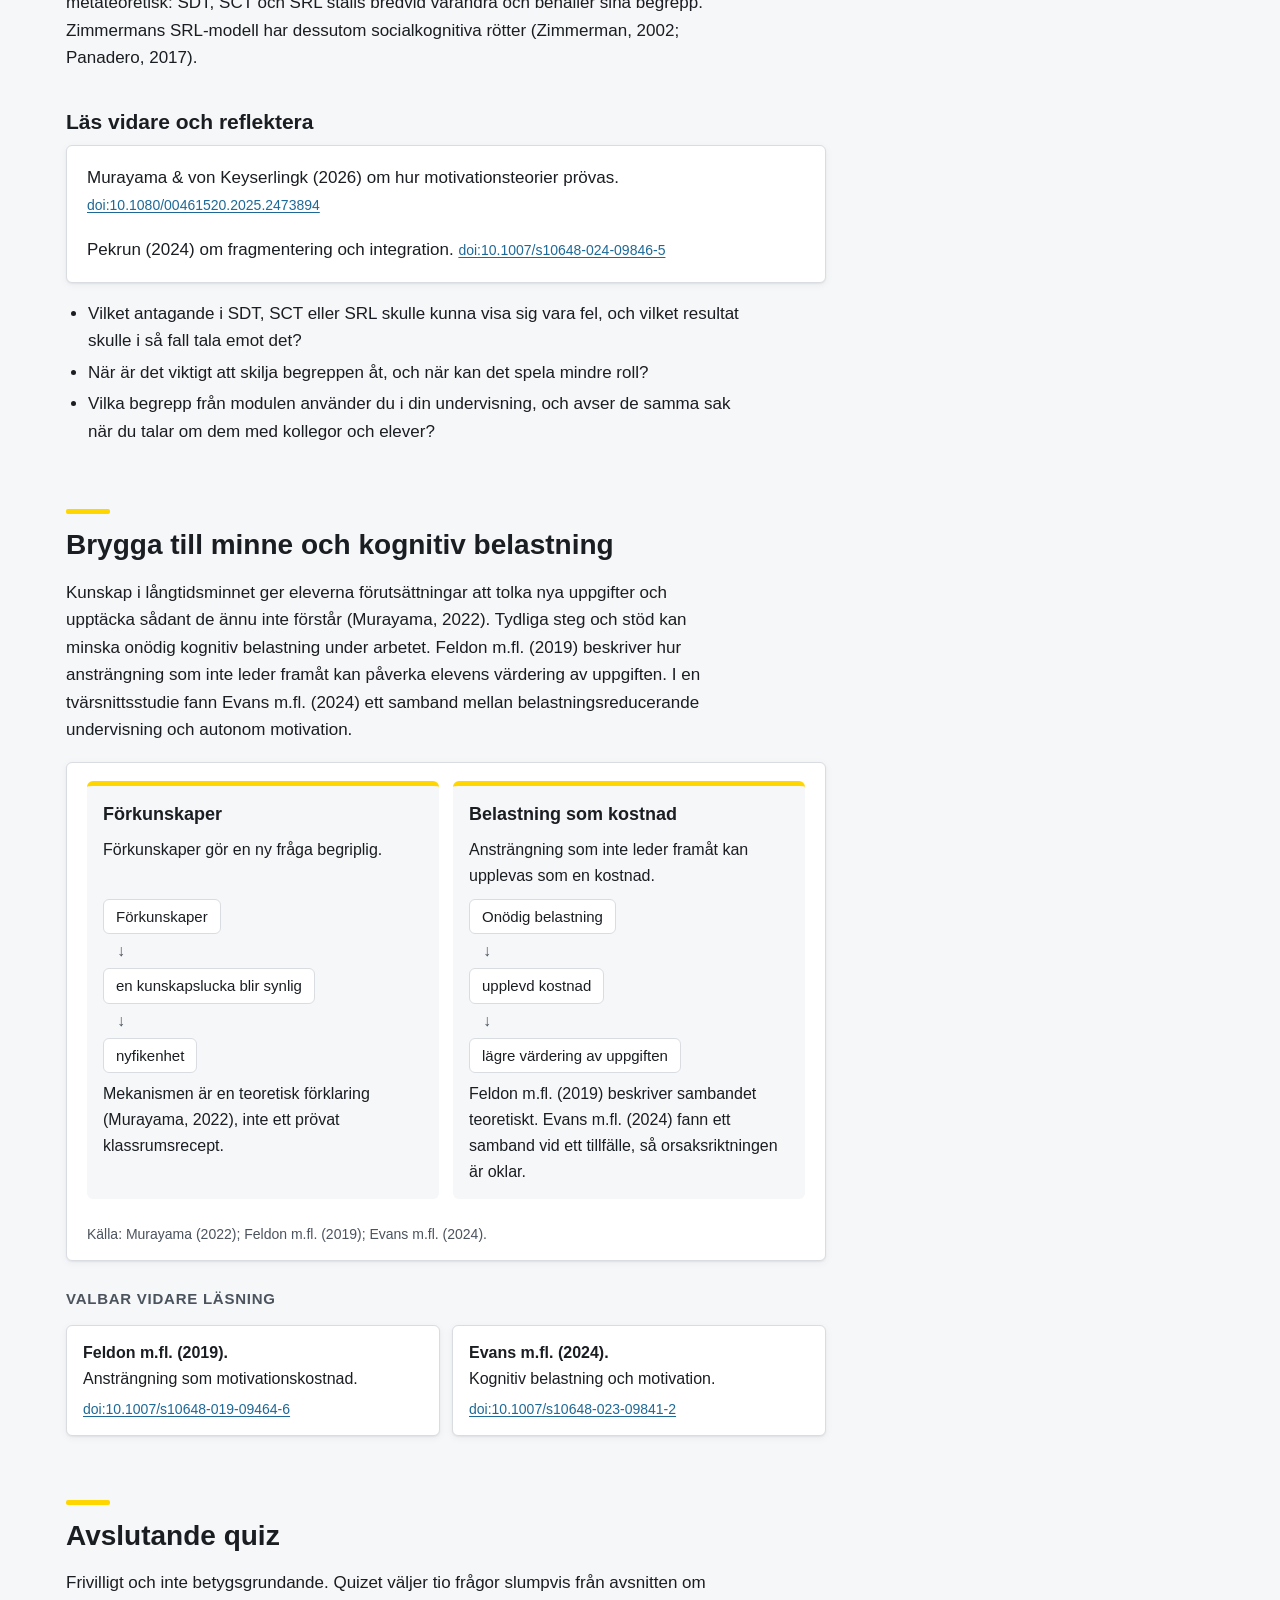
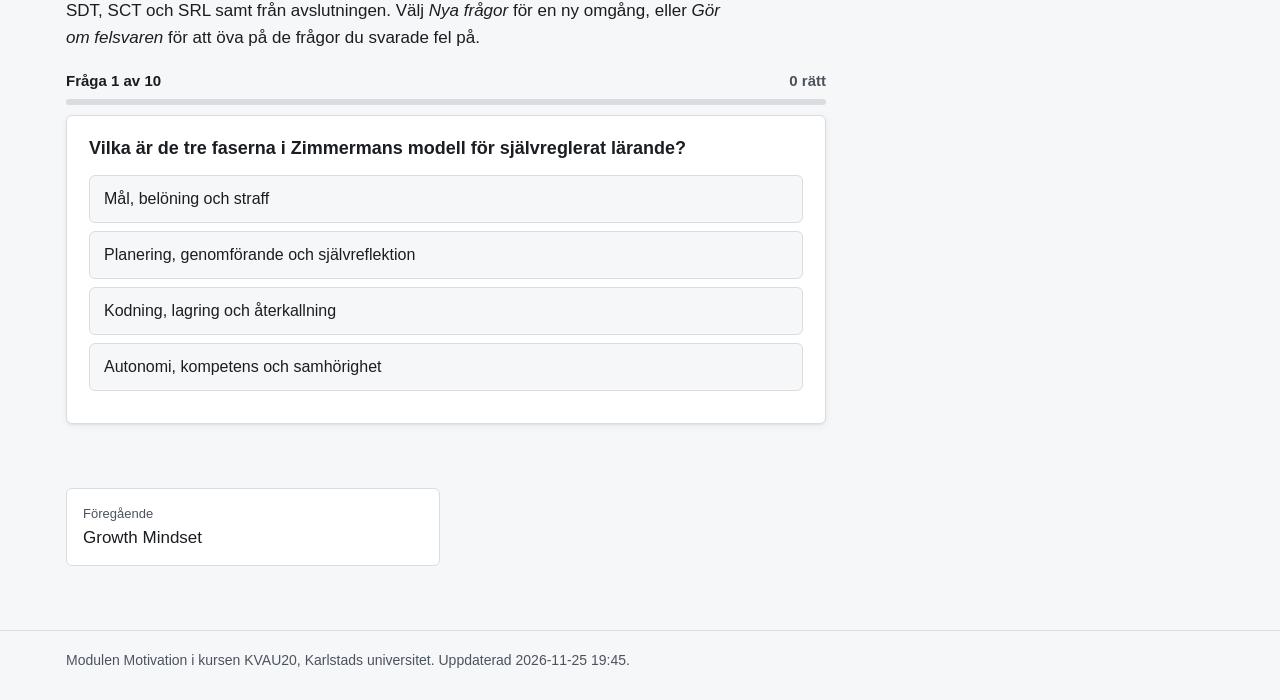
==== commit 816ba725: "Avslutning: portalfiguren överst Co-Authored-By: Claude Opus 5.5 <noreply@anthropic.com>" ====
--- a/avslutning.html
+++ b/avslutning.html
@@ -19,6 +19,119 @@
 <div class="ram">
 <main id="innehall">
 <p class="ingress">Avslutningen ställer SDT, SCT och SRL bredvid varandra, prövar dem på samma klassrumssituation och granskar kritiken mot hur motivationsteorier prövas. Avsnittet kopplar också modulen till kursens delar om minne och kognitiv belastning.</p>
+<h2 id="modul-motivation">Modul: motivation</h2>
+<p>Figuren från inledningen sammanfattar modulen: de tre teorierna, deras centrala begrepp och fynd, det gemensamma begreppet kompetens och fördjupningen. Använd den som utgångspunkt för jämförelsen nedan.</p>
+<figure class="portal" id="portal" aria-label="Översikt över modulen Motivation">
+<div class="portal-topp">
+<a class="portal-nr" href="inledning.html">1</a>
+<div>
+<p class="portal-etikett">Utgångspunkt</p>
+<p class="portal-def"><strong>Motivation</strong> betecknar processer som sätter igång, riktar och upprätthåller målinriktat beteende.</p>
+<p class="portal-ref">Schunk &amp; DiBenedetto (2020) · <a href="inledning.html">Inledning</a></p>
+</div>
+</div>
+
+<p class="portal-led">Tre teorier</p>
+
+<div class="portal-teorier">
+
+<article class="portal-teori" data-teori="sdt">
+<header>
+<span class="portal-nr">2</span>
+<div><h3><a href="sdt.html">Självbestämmandeteori</a></h3><p class="portal-upphov">SDT · Deci &amp; Ryan</p></div>
+</header>
+<p class="portal-fraga">Varför arbetar eleven?</p>
+<svg class="portal-mini" viewBox="0 0 240 70" role="img" aria-label="Regleringskontinuumet från amotivation via kontrollerad till autonom motivation">
+<rect x="0" y="14" width="36" height="26" rx="3" fill="var(--amot-yta)" stroke="var(--amot)"/>
+<rect x="40" y="14" width="36" height="26" rx="3" fill="var(--kontroll-yta)" stroke="var(--kontroll)"/>
+<rect x="80" y="14" width="36" height="26" rx="3" fill="var(--kontroll-yta)" stroke="var(--kontroll)"/>
+<rect x="120" y="14" width="36" height="26" rx="3" fill="var(--autonom-yta)" stroke="var(--autonom)"/>
+<rect x="160" y="14" width="36" height="26" rx="3" fill="var(--autonom-yta)" stroke="var(--autonom)"/>
+<rect x="200" y="14" width="36" height="26" rx="3" fill="var(--autonom)" stroke="var(--autonom)"/>
+<text x="78" y="60" text-anchor="middle" class="pm-t" fill="var(--kontroll)">kontrollerad</text>
+<text x="178" y="60" text-anchor="middle" class="pm-t" fill="var(--autonom)">autonom</text>
+<text x="18" y="8" text-anchor="middle" class="pm-s">amot.</text>
+<text x="218" y="8" text-anchor="middle" class="pm-s">inre</text>
+</svg>
+<ul class="portal-begrepp">
+<li>Regleringskontinuum</li>
+<li data-kompetens>Behoven autonomi, <mark>kompetens</mark> och samhörighet</li>
+<li>Autonomistöd och struktur</li>
+</ul>
+<p class="portal-fynd"><span>Centralt fynd</span>Inre motivation och identifierad reglering har de tydligaste positiva sambanden med prestation, välmående och uthållighet. <cite>Howard m.fl. (2021)</cite></p>
+</article>
+
+<article class="portal-teori" data-teori="sct">
+<header>
+<span class="portal-nr">3</span>
+<div><h3><a href="sct.html">Socialkognitiv teori</a></h3><p class="portal-upphov">SCT · Bandura</p></div>
+</header>
+<p class="portal-fraga">Tror eleven sig kunna klara uppgiften?</p>
+<svg class="portal-mini" viewBox="0 0 240 70" role="img" aria-label="Ömsesidigt samspel mellan personfaktorer, beteende och miljö">
+<g stroke="var(--bla)" stroke-width="1.6" stroke-dasharray="4 3" fill="none"><line x1="104" y1="20" x2="62" y2="48"/><line x1="136" y1="20" x2="178" y2="48"/><line x1="82" y1="58" x2="158" y2="58"/></g>
+<rect x="80" y="2" width="80" height="22" rx="11" fill="var(--bla-yta)" stroke="var(--bla)"/>
+<rect x="6" y="46" width="76" height="22" rx="11" fill="var(--bla-yta)" stroke="var(--bla)"/>
+<rect x="158" y="46" width="76" height="22" rx="11" fill="var(--bla-yta)" stroke="var(--bla)"/>
+<text x="120" y="17" text-anchor="middle" class="pm-t">Person</text>
+<text x="44" y="61" text-anchor="middle" class="pm-t">Miljö</text>
+<text x="196" y="61" text-anchor="middle" class="pm-t">Beteende</text>
+</svg>
+<ul class="portal-begrepp">
+<li data-kompetens><mark>Självförmåga</mark>: tilltro till en bestämd uppgift</li>
+<li>Fyra källor till självförmåga</li>
+<li>Mål och självvärdering</li>
+</ul>
+<p class="portal-fynd"><span>Centralt fynd</span>Tidigare prestation förutsäger senare självförmåga starkare än självförmåga förutsäger senare prestation (β ≈ 0,21 mot 0,07). <cite>Talsma m.fl. (2018)</cite></p>
+</article>
+
+<article class="portal-teori" data-teori="srl">
+<header>
+<span class="portal-nr">4</span>
+<div><h3><a href="srl.html">Självreglerat lärande</a></h3><p class="portal-upphov">SRL · Zimmerman</p></div>
+</header>
+<p class="portal-fraga">Hur omsätter eleven skäl och tilltro i arbete?</p>
+<svg class="portal-mini" viewBox="0 0 240 70" role="img" aria-label="Zimmermans cykel: planering, genomförande och självreflektion">
+<defs><marker id="pm-pil" viewBox="0 0 10 10" refX="8" refY="5" markerWidth="7" markerHeight="7" orient="auto"><path d="M0,0 L10,5 L0,10 z" fill="var(--d-overtid)"/></marker></defs>
+<g stroke="var(--d-overtid)" stroke-width="1.6" fill="none" marker-end="url(#pm-pil)"><path d="M50,42 Q56,14 78,13"/><path d="M162,13 Q186,14 192,40"/><path d="M164,58 L80,58"/></g>
+<rect x="80" y="2" width="80" height="22" rx="4" fill="#efeaf7" stroke="var(--d-overtid)"/>
+<rect x="6" y="44" width="76" height="24" rx="4" fill="#efeaf7" stroke="var(--d-overtid)"/>
+<rect x="158" y="44" width="78" height="24" rx="4" fill="#efeaf7" stroke="var(--d-overtid)"/>
+<text x="120" y="17" text-anchor="middle" class="pm-t">Genomförande</text>
+<text x="44" y="60" text-anchor="middle" class="pm-t">Planering</text>
+<text x="197" y="60" text-anchor="middle" class="pm-t">Reflektion</text>
+</svg>
+<ul class="portal-begrepp">
+<li>Planering, genomförande och självreflektion</li>
+<li data-kompetens><mark>Självbedömning</mark> av det egna arbetet</li>
+<li>Metakognitiv kunskap och strategier</li>
+</ul>
+<p class="portal-fynd"><span>Centralt fynd</span>Undervisning i strategier och självreglering förbättrar prestation i genomsnitt, mer på prov konstruerade för studien än på standardiserade prov. <cite>Donker m.fl. (2014); Elhusseini m.fl. (2022)</cite></p>
+</article>
+
+</div>
+
+<div class="portal-band portal-kompetens">
+<p><strong>Gemensamt begrepp: kompetens.</strong> Upplevd kompetens är ett behov i SDT, självförmåga är tilltron till en bestämd uppgift i SCT och självbedömning styr nästa planering i SRL. Teorierna överlappar och avgränsar inte alltid sina begrepp från varandra.</p>
+<button type="button" class="portal-knapp" aria-pressed="false">Markera kompetens i teorierna</button>
+</div>
+
+<div class="portal-fot">
+<a class="portal-fordj" href="growth-mindset.html">
+<span class="portal-etikett">Valbar fördjupning · anknyter till SCT</span>
+<strong>Growth Mindset</strong>
+<span>Föreställningar om att förmåga kan utvecklas. Mindset-insatsernas effekter på prestation är små, <i>d</i> = 0,02–0,14 beroende på urval och analys.</span>
+</a>
+<a class="portal-avsl" href="avslutning.html">
+<span class="portal-nr">5</span>
+<span><span class="portal-etikett">Avslutning</span>
+<strong>Jämförelse och kritisk granskning</strong>
+<span>Teorierna prövas på samma klassrumsfall och granskas utifrån hur de prövas empiriskt. Kopplingen till minne och kognitiv belastning. Avslutande quiz.</span></span>
+</a>
+</div>
+
+<figcaption class="figur-kalla">Källa: Schunk &amp; DiBenedetto (2020); Ryan &amp; Deci (2020); Zimmerman (2002); Howard m.fl. (2021); Talsma m.fl. (2018); Donker m.fl. (2014); Elhusseini m.fl. (2022); Macnamara &amp; Burgoyne (2023); Burnette m.fl. (2023); Murayama &amp; von Keyserlingk (2026).</figcaption>
+</figure>
+
 <h2 id="tre-perspektiv-bredvid-varandra">Tre perspektiv bredvid varandra</h2>
 <p>SDT beskriver regleringens kvalitet och psykologiska behov. SCT behandlar självförmåga och samspelet mellan person, handling och miljö. SRL beskriver hur mål, strategier och uppföljning ordnar lärandet över tid.</p>
 <div id="jamforelse" class="figur" data-typ="kolumner" data-toner="sdt,sct,srl">
@@ -105,9 +218,9 @@
 
 <nav class="blad" aria-label="Bläddra"><a class="foreg" href="growth-mindset.html"><small>Föregående</small>Growth Mindset</a></nav>
 </main>
-<aside class="inneh"><div class="inneh-ruta"><details class="inneh-mobil" open><summary>På sidan</summary><h2 class="inneh-rubrik">På sidan</h2><ol><li><a href="#tre-perspektiv-bredvid-varandra">Tre perspektiv bredvid varandra</a></li><li><a href="#prova-perspektiven-pa-samma-situation">Pröva perspektiven på samma situation</a></li><li><a href="#kritisk-blick">Kritisk blick</a></li><li><a href="#brygga-till-minne-och-kognitiv-belastning">Brygga till minne och kognitiv belastning</a></li><li><a href="#avslutande-quiz">Avslutande quiz</a></li></ol></details></div></aside>
-</div>
-<footer class="fot"><div>Modulen Motivation i kursen KVAU20, Karlstads universitet. <span class="fot-tid">Uppdaterad 2026-11-25 19:43.</span></div></footer>
+<aside class="inneh"><div class="inneh-ruta"><details class="inneh-mobil" open><summary>På sidan</summary><h2 class="inneh-rubrik">På sidan</h2><ol><li><a href="#modul-motivation">Modul: motivation</a></li><li><a href="#tre-perspektiv-bredvid-varandra">Tre perspektiv bredvid varandra</a></li><li><a href="#prova-perspektiven-pa-samma-situation">Pröva perspektiven på samma situation</a></li><li><a href="#kritisk-blick">Kritisk blick</a></li><li><a href="#brygga-till-minne-och-kognitiv-belastning">Brygga till minne och kognitiv belastning</a></li><li><a href="#avslutande-quiz">Avslutande quiz</a></li></ol></details></div></aside>
+</div>
+<footer class="fot"><div>Modulen Motivation i kursen KVAU20, Karlstads universitet. <span class="fot-tid">Uppdaterad 2026-11-25 19:45.</span></div></footer>
 <script src="assets/sida.js?v=579637fa" defer></script>
 </body>
 </html>
